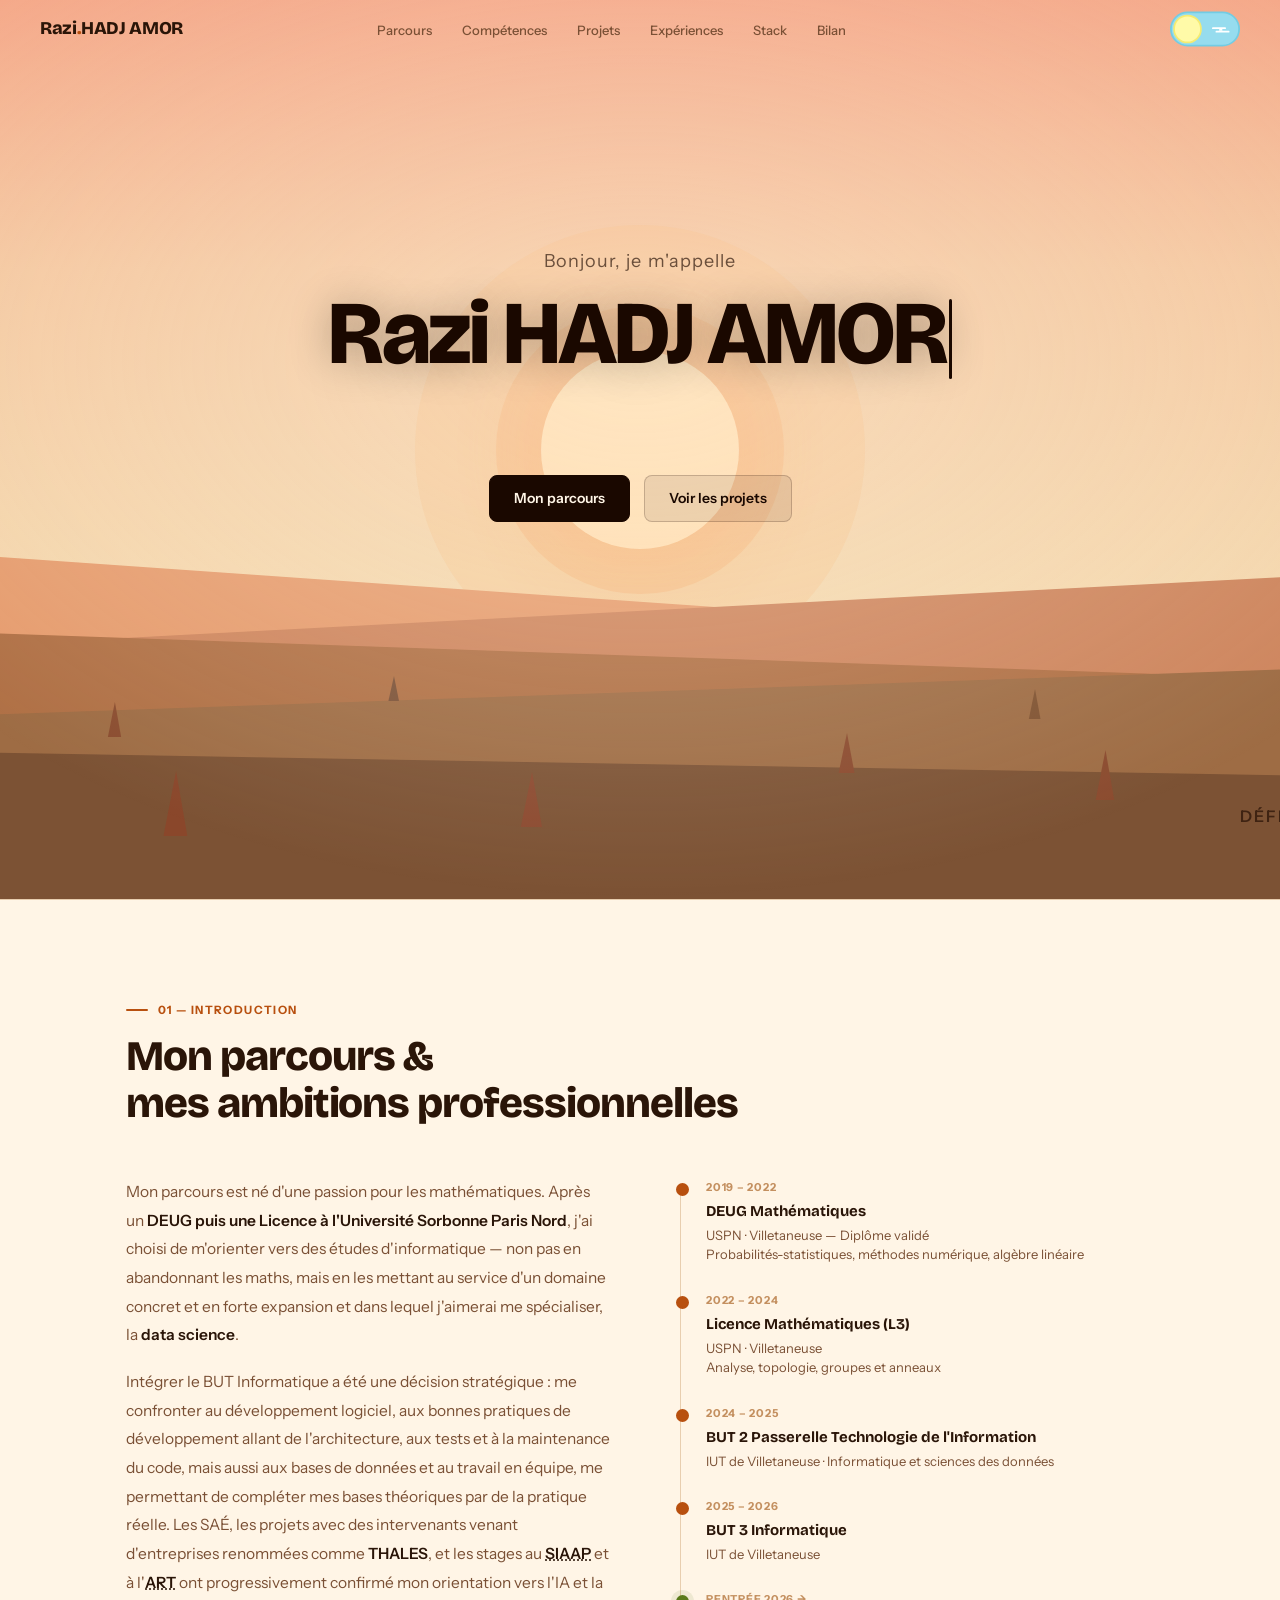
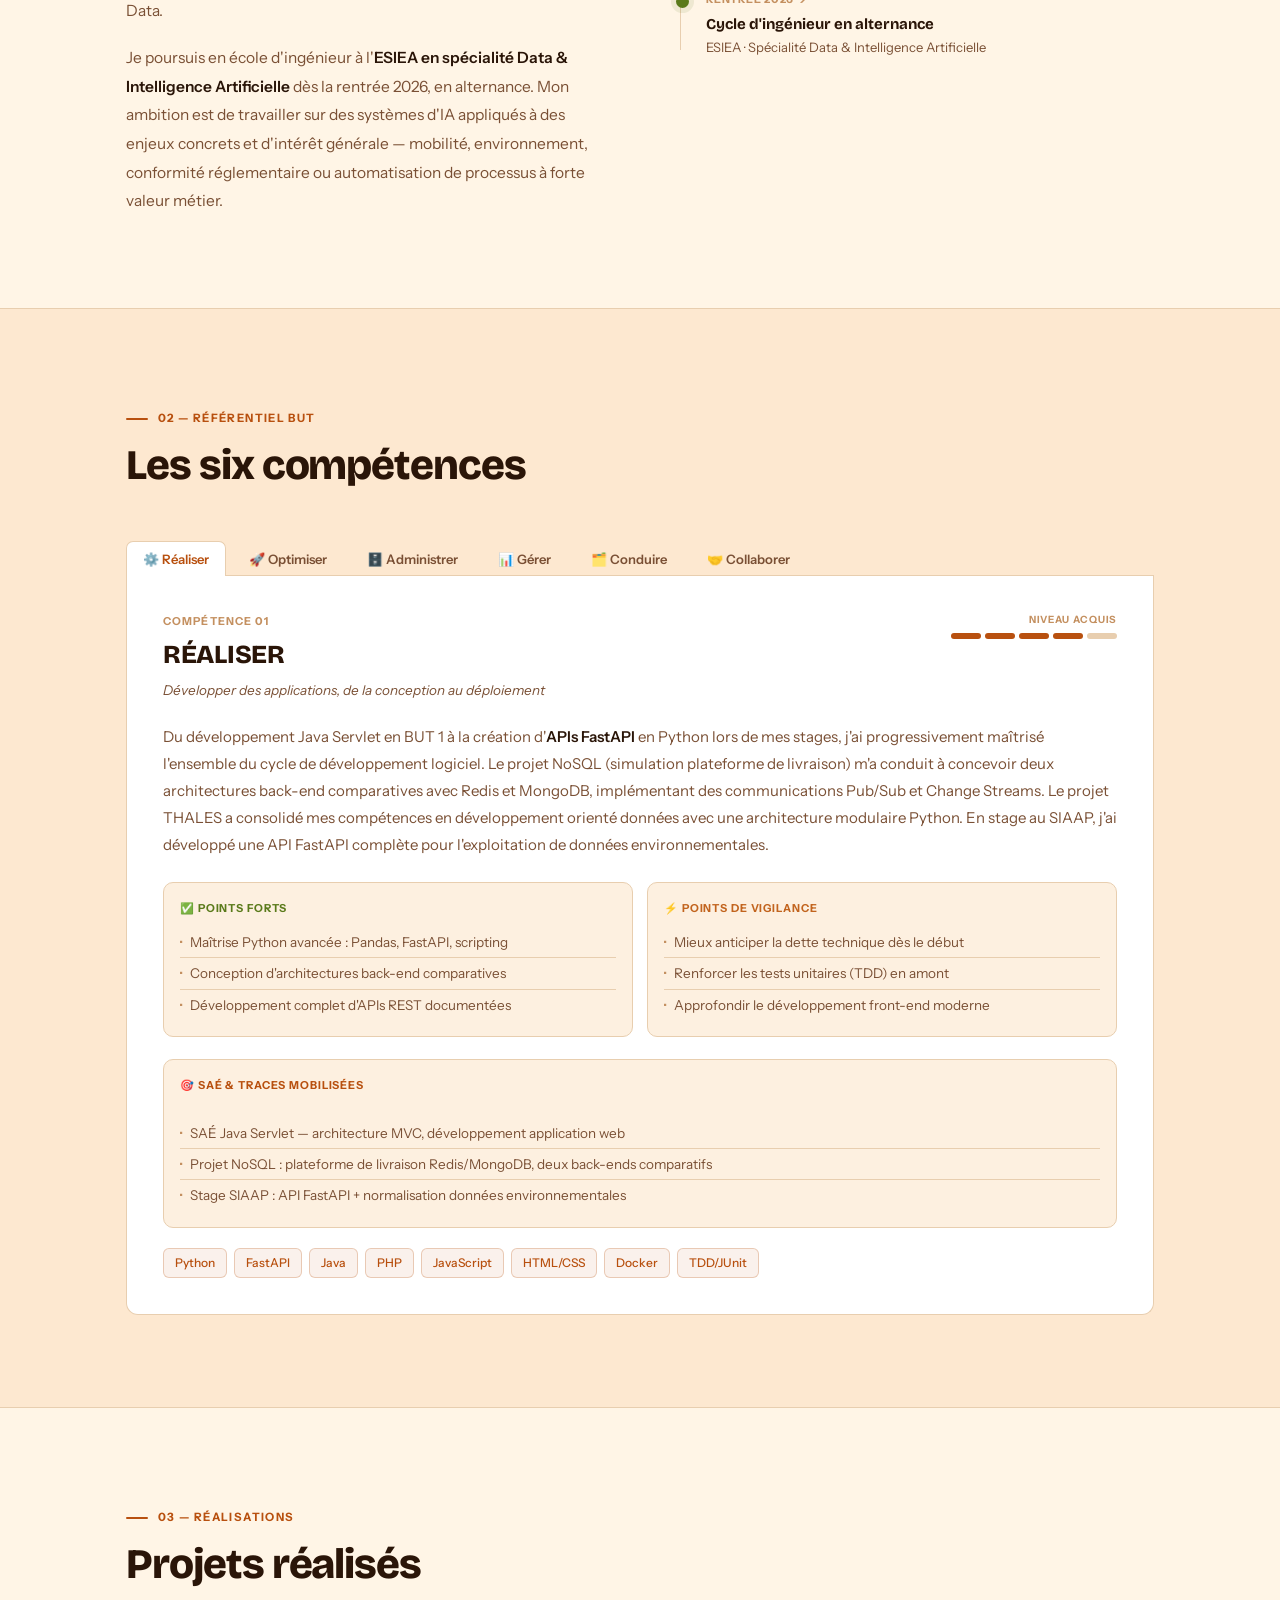
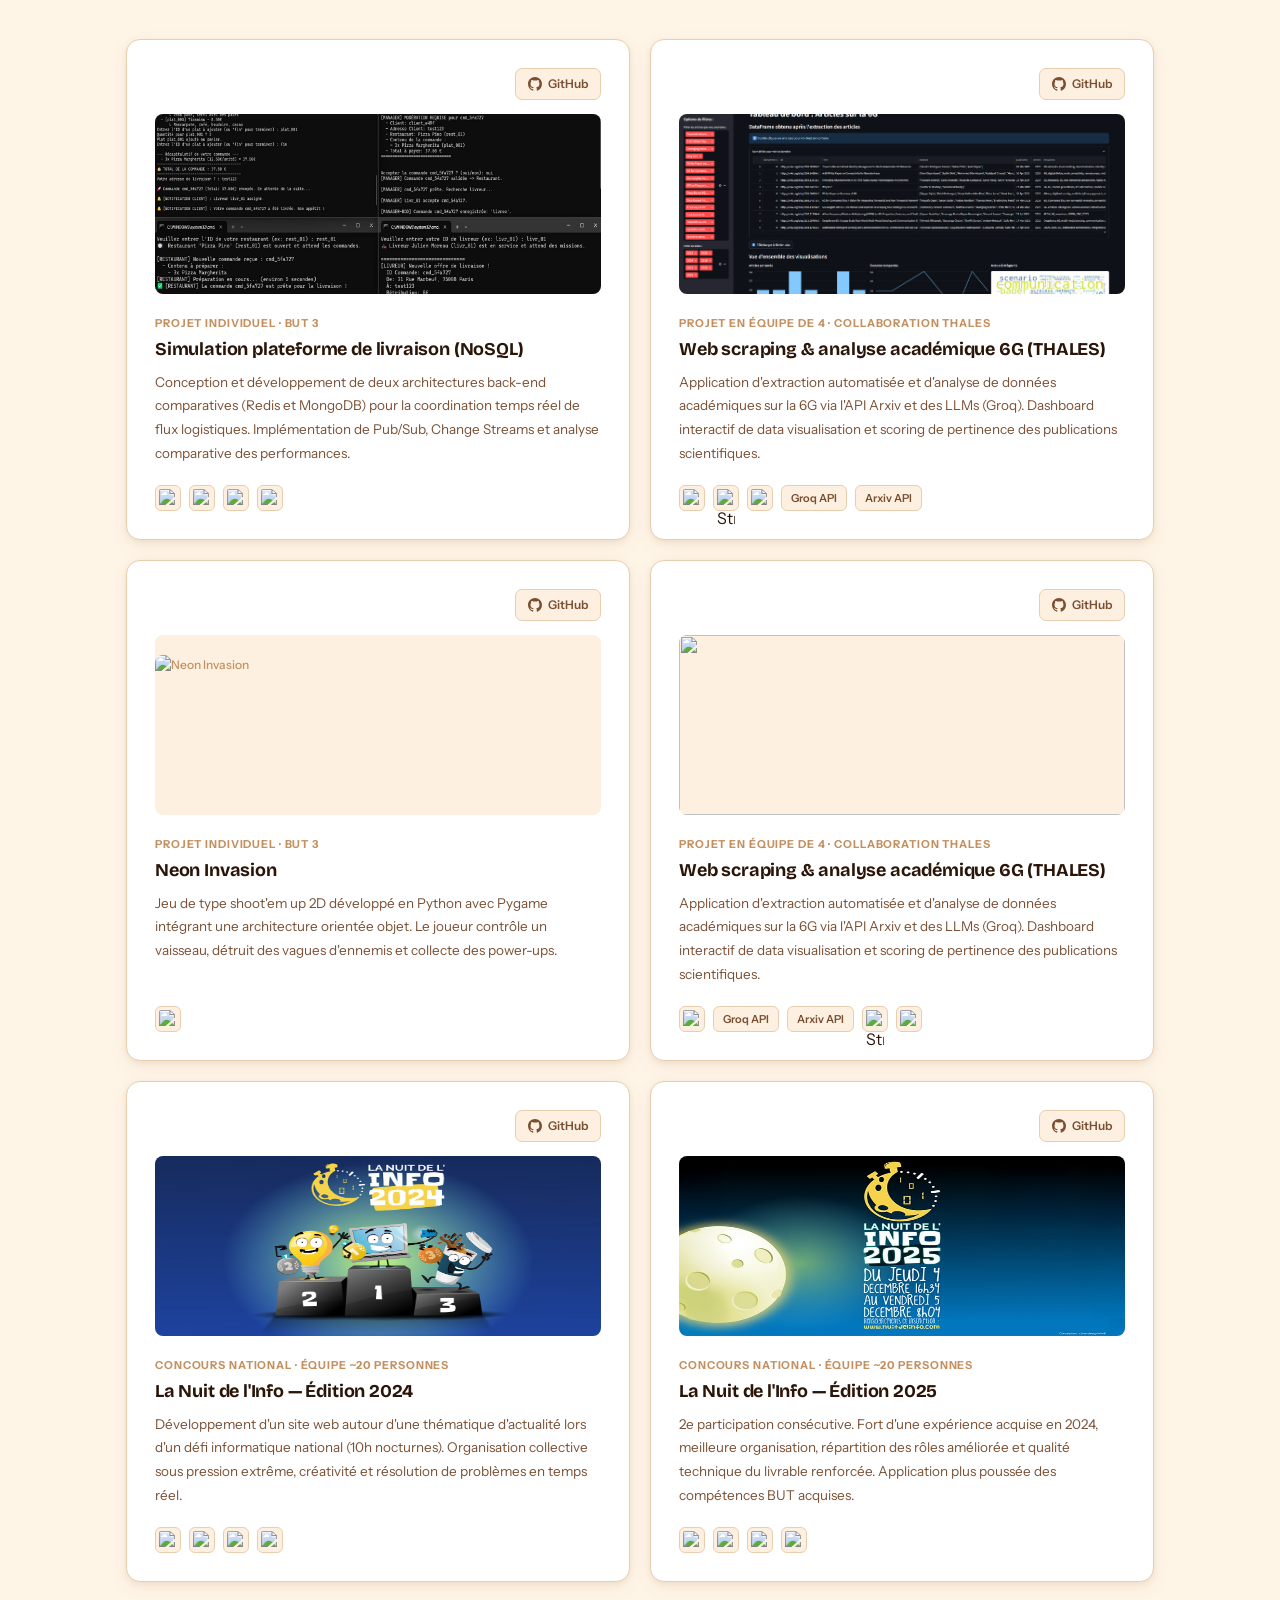
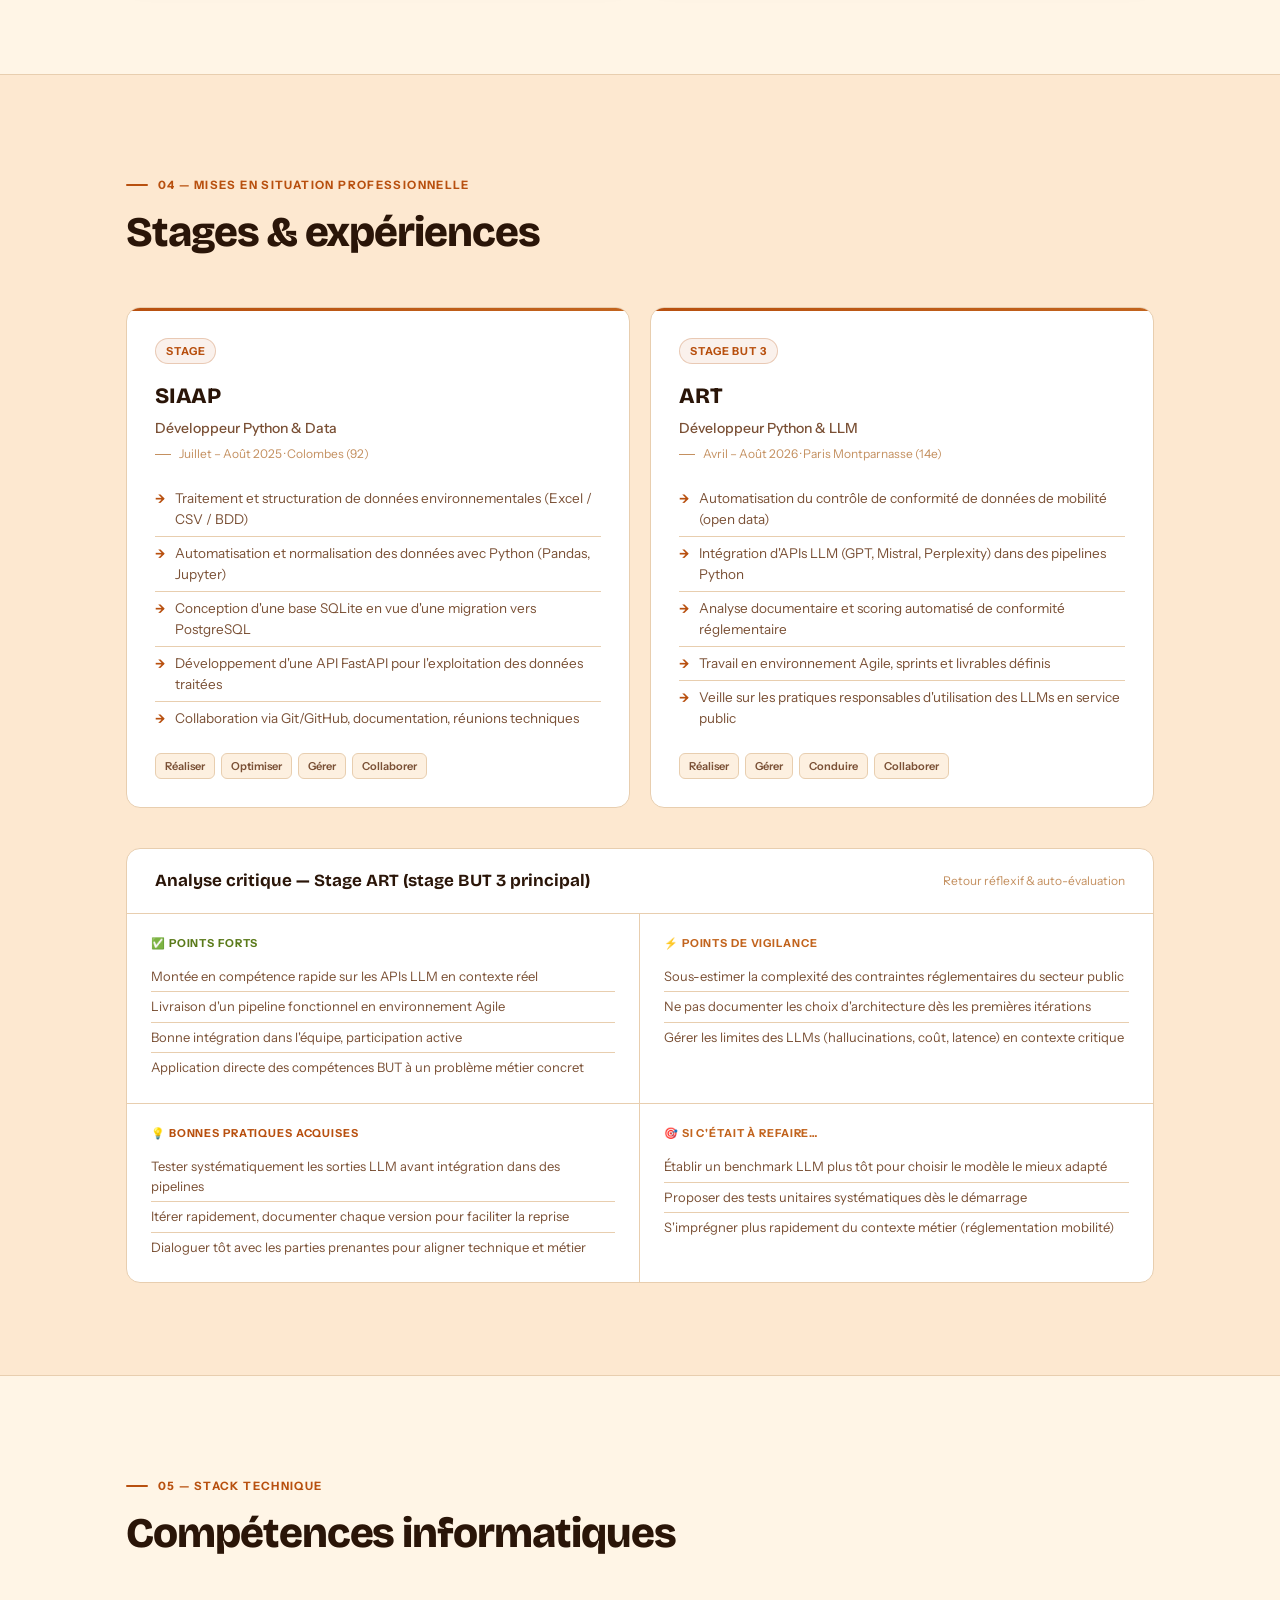
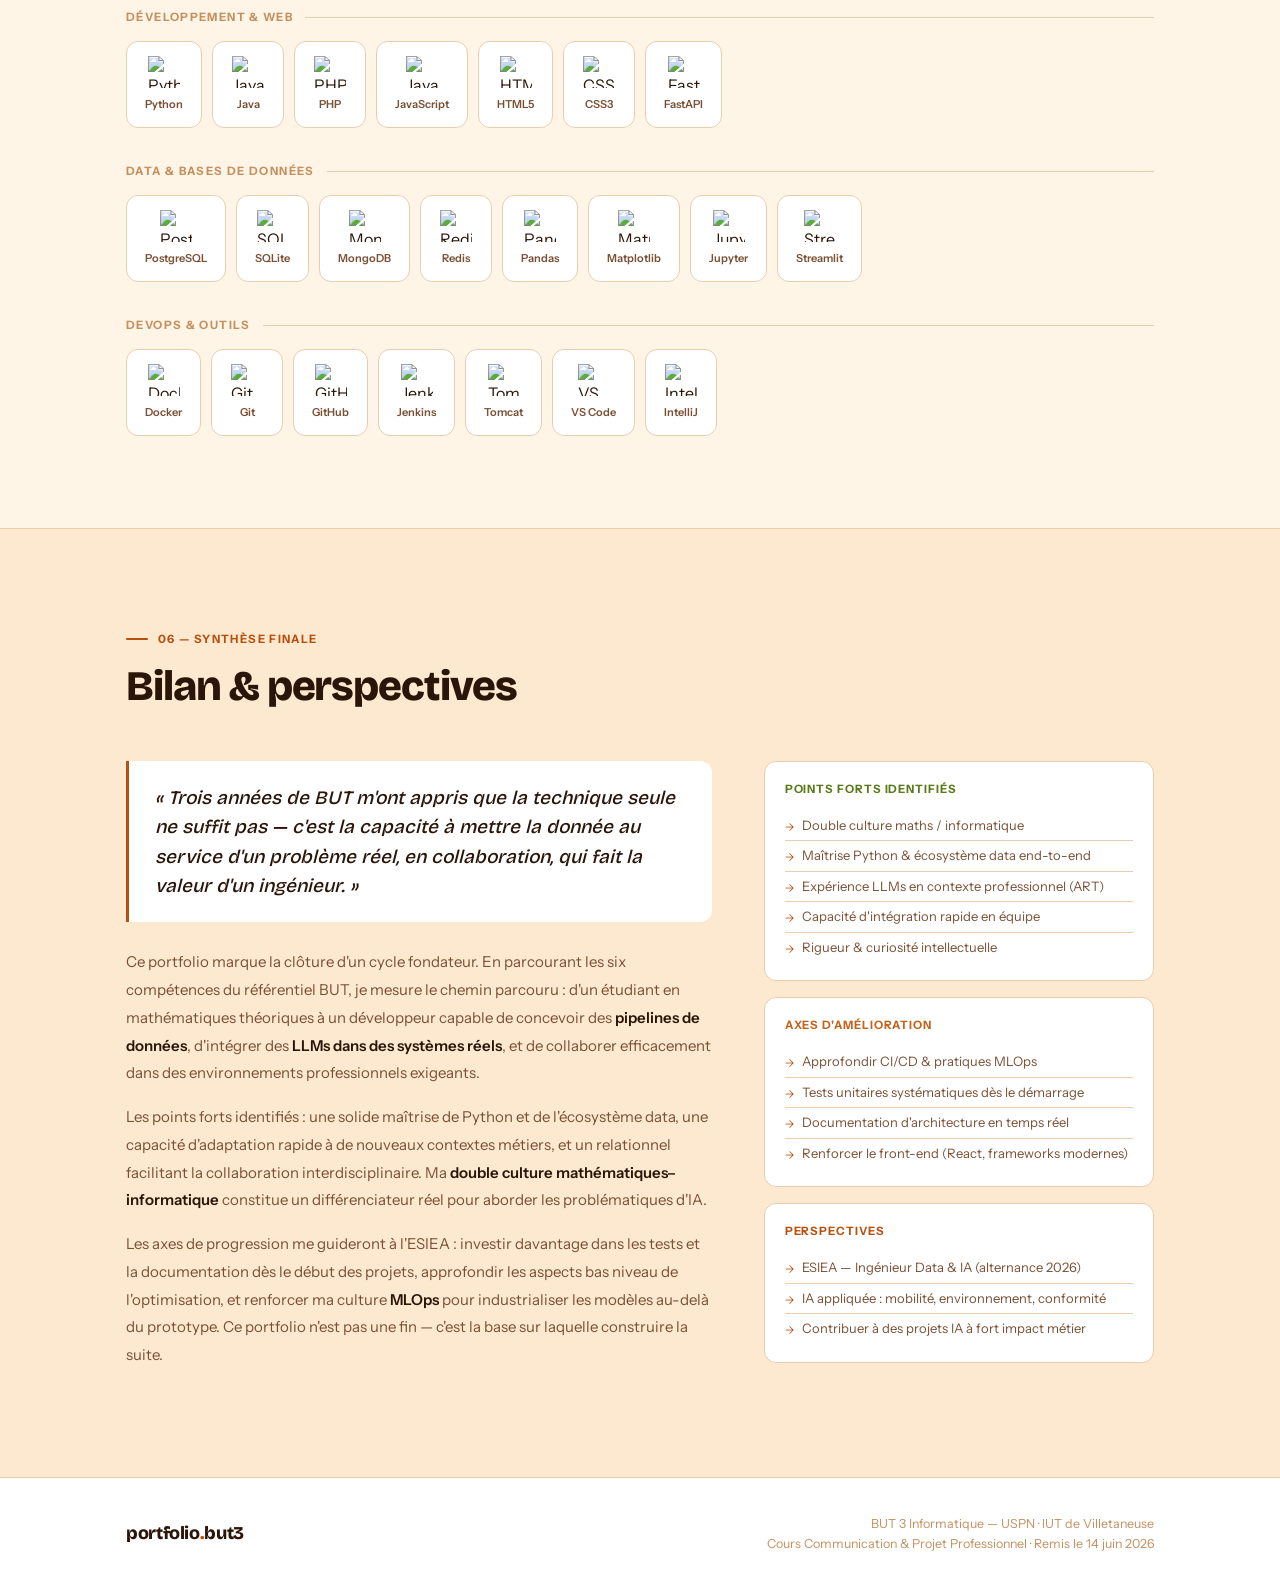
==== index.html @ 9186ac85 "modifications pour faire fonctionner Github Pages" ====
<!DOCTYPE html>
<html lang="fr" data-theme="dark">
<head>
<meta charset="UTF-8">
<meta name="viewport" content="width=device-width, initial-scale=1.0">
<title>Portfolio BUT Informatique — Parcours & Compétences</title>
<link rel="preconnect" href="https://fonts.googleapis.com">
<link rel="preconnect" href="https://fonts.gstatic.com" crossorigin>
<link href="https://fonts.googleapis.com/css2?family=Bricolage+Grotesque:opsz,wght@12..96,300;12..96,400;12..96,500;12..96,600;12..96,700;12..96,800&family=Instrument+Sans:ital,wght@0,400;0,500;0,600;1,400&display=swap" rel="stylesheet">
<style>

/* ════════════════════════════════════════════
   TOKENS — palette calquée sur portfolio2
   Dark = ciel de nuit · Light = ciel de jour
════════════════════════════════════════════ */
[data-theme="dark"] {
  --bg:          #01263a;
  --bg2:         #031d2e;
  --surface:     #072033;
  --surface2:    #051a2b;
  --border:      #0e3350;
  --text:        #d4e8f5;
  --text-2:      #7aa8c8;
  --text-3:      #2d5a7a;
  --accent:      #72aee6;   /* couleur de la lune */
  --accent-bg:   rgba(114,174,230,0.12);
  --accent-bd:   rgba(114,174,230,0.32);
  --green:       #4ecdc4;
  --green-bg:    rgba(78,205,196,0.12);
  --orange:      #f9b26d;   /* couleur du soleil */
  --orange-bg:   rgba(249,178,109,0.12);
  --shadow:      0 2px 6px rgba(0,0,0,0.5), 0 6px 20px rgba(0,0,0,0.35);
  --shadow-lg:   0 12px 40px rgba(0,0,0,0.6);
  --nav-blur:    rgba(1,18,30,0.88);
  --hero-text:   #ffffff;
  --hero-sub:    rgba(255,255,255,0.72);
  --hero-badge:  rgba(255,255,255,0.12);
  --hero-badge-bd: rgba(255,255,255,0.25);
  --github-filter: invert(1) brightness(1.5);
}

[data-theme="light"] {
  --bg:          #fff5e6;
  --bg2:         #fde8d0;
  --surface:     #ffffff;
  --surface2:    #fdf0e0;
  --border:      #e8ceaf;
  --text:        #2a1508;
  --text-2:      #7a5035;
  --text-3:      #c49060;
  --accent:      #b8500f;   /* couleur du soleil de jour */
  --accent-bg:   rgba(184,80,15,0.08);
  --accent-bd:   rgba(184,80,15,0.25);
  --green:       #5a7a1a;
  --green-bg:    rgba(90,122,26,0.1);
  --orange:      #c2641e;
  --orange-bg:   rgba(194,100,30,0.1);
  --shadow:      0 2px 6px rgba(100,50,0,0.08), 0 6px 20px rgba(100,50,0,0.06);
  --shadow-lg:   0 12px 40px rgba(100,50,0,0.14);
  --nav-blur:    rgba(255,245,230,0.92);
  --hero-text:   #1a0800;
  --hero-sub:    rgba(30,10,0,0.65);
  --hero-badge:  rgba(30,10,0,0.08);
  --hero-badge-bd: rgba(30,10,0,0.2);
  --github-filter: none;
}

/* ════════════════════════════════════════════
   RESET
════════════════════════════════════════════ */
*,*::before,*::after { box-sizing: border-box; margin: 0; padding: 0; }
html { scroll-behavior: smooth; }

body {
  background: var(--bg);
  color: var(--text);
  font-family: 'Instrument Sans', sans-serif;
  font-weight: 400;
  line-height: 1.65;
  overflow-x: hidden;
  transition: background 1.8s cubic-bezier(0.4,0,0.2,1), color 1.8s cubic-bezier(0.4,0,0.2,1);
}
a { color: var(--accent); text-decoration: none; }
img { display: block; }

/* ════════════════════════════════════════════
   NAV
════════════════════════════════════════════ */
#nav {
  position: fixed;
  top: 0; left: 0; right: 0;
  z-index: 999;
  padding: 0 40px;
  height: 58px;
  display: flex;
  align-items: center;
  justify-content: space-between;
  transition: background 0.4s, border-color 0.4s;
}

#nav.scrolled {
  background: var(--nav-blur);
  backdrop-filter: blur(18px);
  -webkit-backdrop-filter: blur(18px);
  border-bottom: 1px solid var(--border);
}

.nav-brand {
  font-family: 'Bricolage Grotesque', sans-serif;
  font-weight: 800;
  font-size: 18px;
  color: #fff;
  letter-spacing: -0.02em;
  transition: color 1.8s;
}
[data-theme="light"] .nav-brand { color: var(--text); }
.nav-brand span { color: var(--accent); }

.nav-links {
  display: flex;
  gap: 4px;
  list-style: none;
  align-items: center;
}
.nav-links a {
  font-size: 13px;
  font-weight: 500;
  padding: 6px 13px;
  border-radius: 6px;
  color: rgba(255,255,255,0.65);
  transition: color 0.2s, background 0.2s;
}
[data-theme="light"] .nav-links a { color: var(--text-2); }
.nav-links a:hover { color: #fff; background: rgba(255,255,255,0.1); }
[data-theme="light"] .nav-links a:hover { color: var(--text); background: var(--bg2); }

/* ════════════════════════════════════════════
   BOUTON INTEGRATION TOGGLE (FILE: toggle_button.html)
════════════════════════════════════════════ */
:root {
  /** sunny side **/
  --blue-border: #72cce3;
  --blue-color: #96dcee;
  --yellow-background: #fffaa8;
  --yellow-border: #f5eb71;
  /** dark side **/
  --indigo-border: #5d6baa;
  --indigo-color: #6b7abb;
  --gray-border: #e8e8ea;
  --gray-dots: #e8e8ea;
  /** general **/
  --white: #fff;
}

.toggle-container {
  display: flex;
  align-items: center;
  transform: scale(0.35); /* Réduit la taille pour l'insérer proprement dans la nav de 58px */
  transform-origin: right center;
}

.toggle--checkbox {
  display: none;
}

.toggle--checkbox:checked + .toggle--label {
  background: var(--indigo-color);
  border-color: var(--indigo-border);
}
.toggle--checkbox:checked + .toggle--label .toggle--label-background {
  left: 60px;
  width: 5px;
}
.toggle--checkbox:checked + .toggle--label .toggle--label-background:before {
  width: 5px;
  height: 5px;
  top: -25px;
}
.toggle--checkbox:checked + .toggle--label .toggle--label-background:after {
  width: 5px;
  height: 5px;
  left: -30px;
  top: 20px;
}
.toggle--checkbox:checked + .toggle--label:before {
  background: var(--white);
  border-color: var(--gray-border);
  animation-name: switch;
  animation-duration: 150ms;
  animation-fill-mode: forwards;
}
.toggle--checkbox:checked + .toggle--label:after {
  transition-delay: 150ms;
  opacity: 1;
}
.toggle--label {
  width: 200px;
  height: 100px;
  background: var(--blue-color);
  border-radius: 100px;
  border: 5px solid var(--blue-border);
  display: flex;
  position: relative;
  transition: all 350ms ease-in;
  cursor: pointer;
}
.toggle--label-background {
  width: 10px;
  height: 5px;
  border-radius: 5px;
  position: relative;
  background: var(--white);
  left: 135px;
  top: 45px;
  transition: all 150ms ease-in;
}
.toggle--label-background:before {
  content: "";
  position: absolute;
  top: -5px;
  width: 40px;
  height: 5px;
  border-radius: 5px;
  background: var(--white);
  left: -20px;
  transition: all 150ms ease-in;
}
.toggle--label-background:after {
  content: "";
  position: absolute;
  top: 5px;
  width: 40px;
  height: 5px;
  border-radius: 5px;
  background: var(--white);
  left: -10px;
  transition: all 150ms ease-in;
}
.toggle--label:before {
  animation-name: reverse;
  animation-duration: 150ms;
  animation-fill-mode: forwards;
  transition: all 150ms ease-in;
  content: "";
  width: 82px;
  height: 82px;
  border: 5px solid var(--yellow-border);
  top: 4px;
  left: 4px;
  position: absolute;
  border-radius: 82px;
  background: var(--yellow-background);
}
.toggle--label:after {
  transition-delay: 0ms;
  transition: all 250ms ease-in;
  position: absolute;
  content: "";
  box-shadow: var(--gray-dots) -13px 0 0 2px, var(--gray-dots) -24px 14px 0 -2px;
  left: 143px;
  top: 23px;
  width: 10px;
  height: 10px;
  background: transparent;
  border-radius: 50%;
  opacity: 0;
}

@keyframes switch {
  0% { left: 4px; }
  60% { left: 4px; width: 112px; }
  100% { left: 104px; width: 82px; }
}
@keyframes reverse {
  0% { left: 104px; width: 82px; }
  60% { left: 72px; width: 112px; }
  100% { left: 4px; }
}

/* ════════════════════════════════════════════
   HERO SECTION
════════════════════════════════════════════ */
#hero {
  position: relative;
  height: 100vh;
  min-height: 600px;
  overflow: hidden;
}

.bg-scene {
  position: absolute;
  inset: 0;
  overflow: hidden;
}

.bg-scene::before,
.bg-scene::after {
  content: "";
  position: absolute;
  inset: 0;
  z-index: -1;
  transition: opacity 1.8s cubic-bezier(0.4,0,0.2,1);
}

/* ciel nuit */
.bg-scene::before {
  background: linear-gradient(to bottom, #01263a 0%, #4f94d4 70%, #c5d9ed 100%);
  opacity: 1;
}

/* ciel jour */
.bg-scene::after {
  background: linear-gradient(to bottom, #f5a98a 0%, #f5c8a0 30%, #f5dab0 70%, #fff5e6 100%);
  opacity: 0;
}

.bg-scene.day-mode::before { opacity: 0; }
.bg-scene.day-mode::after { opacity: 1; }

.disc-1 {
  position: absolute;
  top: 50%; left: 50%;
  transform: translate3d(var(--parallax-x,0px), var(--parallax-y,0px), 0) translate(-50%,-50%);
  width: 50vh; height: 50vh;
  background: #72aee6;
  opacity: 0.22;
  border-radius: 50%;
  will-change: transform;
}
.bg-scene.day-mode .disc-1 { background: #f9b26d; opacity: 0.2; }

.disc-2 {
  position: absolute;
  top: 50%; left: 50%;
  transform: translate3d(var(--parallax-x,0px), var(--parallax-y,0px), 0) translate(-50%,-50%);
  width: 32vh; height: 32vh;
  background: #9ec2e6;
  opacity: 0.42;
  border-radius: 50%;
  will-change: transform;
}
.bg-scene.day-mode .disc-2 { background: #f7a566; opacity: 0.3; }

.disc-3 {
  position: absolute;
  top: 50%; left: 50%;
  transform: translate3d(var(--parallax-x,0px), var(--parallax-y,0px), 0) translate(-50%,-50%);
  width: 22vh; height: 22vh;
  background: #f0f6fc;
  opacity: 0.65;
  border-radius: 50%;
  transition: background 1.8s cubic-bezier(0.4,0,0.2,1), opacity 1.8s cubic-bezier(0.4,0,0.2,1), box-shadow 1.8s;
  will-change: transform;
}
.bg-scene.day-mode .disc-3 { background: #ffe0b4; opacity: 0.95; box-shadow: 0 0 90px rgba(255,166,92,0.45); }

@keyframes moonDescend { from { transform: translate(-50%, -50%) translateY(0); } to { transform: translate(-50%, -50%) translateY(120vh); } }
@keyframes sunAscend { from { transform: translate(-50%, -50%) translateY(120vh); } to { transform: translate(-50%, -50%) translateY(0); } }

.disc-1.anim-down,.disc-2.anim-down,.disc-3.anim-down { animation: moonDescend 1.8s ease-in-out forwards; }
.disc-1.anim-up,.disc-2.anim-up,.disc-3.anim-up       { animation: sunAscend   1.8s ease-in-out forwards; }

.disc-1, .disc-2, .disc-3 {
  transition: background 1.8s cubic-bezier(0.4, 0, 0.2, 1), opacity 1.8s cubic-bezier(0.4, 0, 0.2, 1), box-shadow 1.8s cubic-bezier(0.4, 0, 0.2, 1);
}

.landscape-1 {
  position: absolute; bottom: 18vh; left: -10%; width: 120%; height: 15vh;
  background-color: #9ec2e6;
  transform: translate3d(calc(var(--parallax-x,0px)*0.05), calc(var(--parallax-y,0px)*0.2), 0) rotate(4deg);
  transition: background-color 1.8s cubic-bezier(0.4,0,0.2,1);
  will-change: transform;
}
.bg-scene.day-mode .landscape-1 { background-color: #e69c6e; }

.landscape-2 {
  position: absolute; bottom: 14vh; left: -10%; width: 120%; height: 18vh;
  background-color: #72aee6;
  transform: translate3d(calc(var(--parallax-x,0px)*0.08), calc(var(--parallax-y,0px)*0.24), 0) rotate(-3deg);
  transition: background-color 1.8s cubic-bezier(0.4,0,0.2,1);
  will-change: transform;
}
.bg-scene.day-mode .landscape-2 { background-color: #ce855d; }

.landscape-3 {
  position: absolute; bottom: 9vh; left: -10%; width: 120%; height: 18vh;
  background-color: #4f94d4;
  transform: translate3d(calc(var(--parallax-x,0px)*0.1), calc(var(--parallax-y,0px)*0.28), 0) rotate(2deg);
  transition: background-color 1.8s cubic-bezier(0.4,0,0.2,1);
  will-change: transform;
}
.bg-scene.day-mode .landscape-3 { background-color: #b07045; }

.landscape-4 {
  position: absolute; bottom: 5vh; left: -10%; width: 120%; height: 18vh;
  background-color: #135e96;
  transform: translate3d(calc(var(--parallax-x,0px)*0.12), calc(var(--parallax-y,0px)*0.32), 0) rotate(-2deg);
  transition: background-color 1.8s cubic-bezier(0.4,0,0.2,1);
  will-change: transform;
}
.bg-scene.day-mode .landscape-4 { background-color: #9e6c44; }

.landscape-5 {
  position: absolute; bottom: -5vh; left: -10%; width: 120%; height: 20vh;
  background-color: #043959;
  transform: translate3d(calc(var(--parallax-x,0px)*0.15), calc(var(--parallax-y,0px)*0.38), 0) rotate(1deg);
  transition: background-color 1.8s cubic-bezier(0.4,0,0.2,1);
  will-change: transform;
}
.bg-scene.day-mode .landscape-5 { background-color: #7c5234; }

.tree-1 { position:absolute; bottom:22vh; left:30%;  width:20px; height:25px; background-color:#59a5d8; clip-path:polygon(50% 0%,22% 100%,75% 100%); transform:translate3d(calc(var(--parallax-x,0px)*0.16),calc(var(--parallax-y,0px)*0.4),0); transition:background-color 1.8s; }
.tree-2 { position:absolute; bottom:20vh; left:80%;  width:22px; height:30px; background-color:#4f94d4; clip-path:polygon(50% 0%,22% 100%,75% 100%); transform:translate3d(calc(var(--parallax-x,0px)*0.17),calc(var(--parallax-y,0px)*0.45),0); transition:background-color 1.8s; }
.tree-3 { position:absolute; bottom:18vh; left:8%;   width:25px; height:35px; background-color:#386fa4; clip-path:polygon(50% 0%,22% 100%,75% 100%); transform:translate3d(calc(var(--parallax-x,0px)*0.18),calc(var(--parallax-y,0px)*0.5),0); transition:background-color 1.8s; }
.tree-4 { position:absolute; bottom:14vh; left:65%;  width:30px; height:40px; background-color:#386fa4; clip-path:polygon(50% 0%,22% 100%,75% 100%); transform:translate3d(calc(var(--parallax-x,0px)*0.19),calc(var(--parallax-y,0px)*0.52),0); transition:background-color 1.8s; }
.tree-5 { position:absolute; bottom:11vh; left:85%;  width:35px; height:50px; background-color:#133c55; clip-path:polygon(50% 0%,22% 100%,75% 100%); transform:translate3d(calc(var(--parallax-x,0px)*0.21),calc(var(--parallax-y,0px)*0.58),0); transition:background-color 1.8s; }
.tree-6 { position:absolute; bottom:7vh;  left:12%;  width:45px; height:65px; background-color:#133c55; clip-path:polygon(50% 0%,22% 100%,75% 100%); transform:translate3d(calc(var(--parallax-x,0px)*0.22),calc(var(--parallax-y,0px)*0.62),0); transition:background-color 1.8s; }
.tree-7 { position:absolute; bottom:8vh;  left:40%;  width:40px; height:55px; background-color:#133c55; clip-path:polygon(50% 0%,22% 100%,75% 100%); transform:translate3d(calc(var(--parallax-x,0px)*0.2),calc(var(--parallax-y,0px)*0.65),0); transition:background-color 1.8s; }

.bg-scene.day-mode .tree-1 { background-color:#7b5137; }
.bg-scene.day-mode .tree-2 { background-color:#7f5231; }
.bg-scene.day-mode .tree-3 { background-color:#8a4c2f; }
.bg-scene.day-mode .tree-4 { background-color:#8a492d; }
.bg-scene.day-mode .tree-5 { background-color:#8b4b2f; }
.bg-scene.day-mode .tree-6 { background-color:#8a472b; }
.bg-scene.day-mode .tree-7 { background-color:#8b492f; }

.star {
  position: absolute;
  width: 2px; height: 2px;
  background: white;
  border-radius: 50%;
  transform: translate3d(calc(var(--parallax-x,0px)*0.03),calc(var(--parallax-y,0px)*0.06),0);
  transition: opacity 1.8s cubic-bezier(0.4,0,0.2,1);
  will-change: opacity, transform;
}
.bg-scene.day-mode .star { opacity: 0 !important; }
.s1{top:10%;left:10%;} .s2{top:15%;left:45%;} .s3{top:22%;left:25%;}
.s4{top:35%;left:80%;} .s5{top:28%;left:60%;} .s6{top:8%;left:85%;}
.s7{top:40%;left:90%;} .s8{top:45%;left:5%;} .s9{top:12%;left:70%;}
.s10{top:5%;left:30%;}

.hero-overlay {
  position: absolute;
  inset: 0;
  z-index: 10;
  display: flex;
  flex-direction: column;
  align-items: center;
  justify-content: center;
  text-align: center;
  padding: 70px 32px 200px;
  background: radial-gradient(ellipse 70% 60% at 50% 40%, rgba(1,26,42,0.35) 0%, transparent 100%);
}
[data-theme="light"] .hero-overlay {
  background: radial-gradient(ellipse 70% 60% at 50% 40%, rgba(255,245,230,0.3) 0%, transparent 100%);
}

.hero-greeting {
  font-family: 'Instrument Sans', sans-serif;
  font-size: clamp(14px, 1.8vw, 18px);
  font-weight: 400;
  color: var(--hero-sub);
  letter-spacing: 0.06em;
  margin-bottom: 12px;
  opacity: 0;
  animation: fadeUp 0.6s 0.2s ease both;
}

.hero-name {
  font-family: 'Bricolage Grotesque', sans-serif;
  font-weight: 800;
  font-size: clamp(42px, 7vw, 90px);
  line-height: 1.0;
  letter-spacing: -0.03em;
  color: var(--hero-text);
  margin-bottom: 18px;
  min-height: 1.1em;
  text-shadow: 0 2px 40px rgba(0,0,0,0.3);
}

.hero-role-line {
  font-family: 'Bricolage Grotesque', sans-serif;
  font-size: clamp(16px, 2.2vw, 24px);
  font-weight: 400;
  color: var(--hero-sub);
  letter-spacing: -0.01em;
  margin-bottom: 36px;
  min-height: 1.4em;
}

.tw-cursor {
  display: inline-block;
  width: 3px;
  background: var(--hero-text);
  margin-left: 2px;
  border-radius: 2px;
  animation: blink-cur 1s step-end infinite;
  vertical-align: middle;
  height: 0.9em;
}
@keyframes blink-cur { 0%,100%{opacity:1} 50%{opacity:0} }

.hero-cta {
  display: flex;
  gap: 14px;
  flex-wrap: wrap;
  justify-content: center;
  opacity: 0;
  animation: fadeUp 0.6s 0.4s ease both;
}

.btn {
  display: inline-flex;
  align-items: center;
  gap: 7px;
  font-size: 14px;
  font-weight: 600;
  font-family: 'Instrument Sans', sans-serif;
  padding: 11px 24px;
  border-radius: 8px;
  border: 1.5px solid transparent;
  cursor: pointer;
  text-decoration: none;
  transition: all 0.18s;
}
.btn-primary {
  background: var(--hero-text);
  color: #01263a;
  border-color: var(--hero-text);
}
[data-theme="light"] .btn-primary { color: #fff5e6; }
.btn-primary:hover { opacity: 0.88; transform: translateY(-2px); box-shadow: 0 6px 20px rgba(0,0,0,0.25); }
.btn-outline {
  background: var(--hero-badge);
  color: var(--hero-text);
  border-color: var(--hero-badge-bd);
  backdrop-filter: blur(8px);
}
.btn-outline:hover { background: rgba(255,255,255,0.2); border-color: rgba(255,255,255,0.5); transform: translateY(-2px); }
[data-theme="light"] .btn-outline:hover { background: rgba(0,0,0,0.08); border-color: rgba(0,0,0,0.3); }

.scroll-indicator {
  position: absolute;
  bottom: 28px;
  left: 50%;
  width: 100%;
  display: flex;
  flex-direction: column;
  align-items: center;
  gap: 6px;
  color: var(--hero-sub);
  font-size: 16px;
  font-weight: 600;
  letter-spacing: 0.12em;
  text-transform: uppercase;
  animation: fadeUp 0.6s 1.8s ease both, bobble 1.5s 1.5s ease-in-out infinite;
}
.scroll-line {
  width: 1px;
  height: 36px;
  background: linear-gradient(to bottom, var(--hero-sub), transparent);
  border-radius: 1px;
}
@keyframes bobble {
  0%,100%{transform:translateX(-50%) translateY(0)} 50%{transform:translateX(-50%) translateY(5px)}
}

/* ════════════════════════════════════════════
   LAYOUT UTILITAIRE
════════════════════════════════════════════ */
.container {
  max-width: 1100px;
  margin: 0 auto;
  padding: 0 36px;
}

section {
  padding: 92px 0;
  border-bottom: 1px solid var(--border);
  transition: background 1.8s cubic-bezier(0.4,0,0.2,1), border-color 1.8s;
}
section:last-of-type { border-bottom: none; }

.section-label {
  display: inline-flex;
  align-items: center;
  gap: 10px;
  font-size: 11.5px;
  font-weight: 700;
  letter-spacing: 0.12em;
  text-transform: uppercase;
  color: var(--accent);
  margin-bottom: 14px;
}
.section-label::before { content:''; width:22px; height:2px; background:var(--accent); border-radius:2px; }

.section-title {
  font-family: 'Bricolage Grotesque', sans-serif;
  font-weight: 800;
  font-size: clamp(28px, 3.5vw, 42px);
  color: var(--text);
  line-height: 1.1;
  letter-spacing: -0.025em;
  margin-bottom: 52px;
}

/* ════════════════════════════════════════════
   PARCOURS
════════════════════════════════════════════ */
#parcours { background: var(--bg); }

.about-grid {
  display: grid;
  grid-template-columns: 1fr 1fr;
  gap: 60px;
  align-items: start;
}

.about-text { font-size: 15.5px; line-height: 1.85; color: var(--text-2); }
.about-text p { margin-bottom: 18px; }
.about-text p:last-child { margin-bottom: 0; }
.about-text strong { color: var(--text); font-weight: 600; }

.timeline { position: relative; padding-left: 2px; }
.timeline::before {
  content: '';
  position: absolute;
  left: 10px; top: 8px; bottom: 8px;
  width: 1px;
  background: var(--border);
  transition: background 1.8s;
}

.tl-item {
  position: relative;
  padding-left: 34px;
  padding-bottom: 26px;
  transition: opacity 0.5s, transform 0.5s;
}
.tl-item:last-child { padding-bottom: 0; }

.tl-dot {
  position: absolute;
  left: 4px; top: 5px;
  width: 13px; height: 13px;
  border-radius: 50%;
  border: 2px solid var(--border);
  background: var(--bg);
  z-index: 1;
  transition: border-color 0.3s, background 0.3s, box-shadow 0.3s;
}
.tl-item.done .tl-dot { border-color: var(--accent); background: var(--accent); }
.tl-item.now  .tl-dot { border-color: var(--green); background: var(--green); box-shadow: 0 0 0 5px var(--green-bg); }

.tl-year {
  font-size: 11px;
  font-weight: 700;
  letter-spacing: 0.07em;
  text-transform: uppercase;
  color: var(--text-3);
  margin-bottom: 3px;
}
.tl-title {
  font-family: 'Bricolage Grotesque', sans-serif;
  font-size: 15px;
  font-weight: 700;
  color: var(--text);
  margin-bottom: 2px;
}
.tl-sub { font-size: 13px; color: var(--text-2); line-height: 1.5; }

/* ════════════════════════════════════════════
   COMPÉTENCES
════════════════════════════════════════════ */
#competences { background: var(--bg2); }

.comp-tabs {
  display: flex;
  flex-wrap: wrap;
  gap: 6px;
  margin-bottom: 0;
  border-bottom: 1px solid var(--border);
  transition: border-color 1.8s;
}
.comp-tab {
  font-size: 13px;
  font-weight: 600;
  font-family: 'Instrument Sans', sans-serif;
  padding: 9px 16px;
  border-radius: 7px 7px 0 0;
  border: 1px solid transparent;
  border-bottom: none;
  cursor: pointer;
  color: var(--text-2);
  background: transparent;
  transition: all 0.18s;
  margin-bottom: -1px;
}
.comp-tab:hover { color: var(--text); background: var(--surface); border-color: var(--border); border-bottom-color: var(--surface); }
.comp-tab.active { color: var(--accent); background: var(--surface); border-color: var(--border); border-bottom-color: var(--surface); }

.comp-panel { display: none; }
.comp-panel.active { display: block; animation: fadeUp 0.3s ease; }

.cp-inner {
  background: var(--surface);
  border: 1px solid var(--border);
  border-top: none;
  border-radius: 0 0 12px 12px;
  padding: 36px;
  transition: background 1.8s, border-color 1.8s;
}

.cp-top {
  display: flex;
  justify-content: space-between;
  align-items: flex-start;
  gap: 24px;
  margin-bottom: 22px;
}
.cp-num {
  font-size: 11px;
  font-weight: 700;
  letter-spacing: 0.1em;
  text-transform: uppercase;
  color: var(--text-3);
  margin-bottom: 4px;
}
.cp-title {
  font-family: 'Bricolage Grotesque', sans-serif;
  font-size: 26px;
  font-weight: 800;
  color: var(--text);
  letter-spacing: -0.01em;
  text-transform: uppercase;
  margin-bottom: 2px;
}
.cp-sub { font-size: 13.5px; color: var(--text-2); font-style: italic; }

.cp-lvl { display:flex; flex-direction:column; align-items:flex-end; gap:5px; flex-shrink:0; }
.cp-lvl-lbl { font-size:10px; font-weight:700; text-transform:uppercase; letter-spacing:0.07em; color:var(--text-3); }
.level-bar { display:flex; gap:4px; }
.level-seg { width:30px; height:6px; border-radius:3px; background:var(--border); transition:background 1.8s; }
.level-seg.on { background: var(--accent); }

.cp-body { font-size: 15px; line-height: 1.8; color: var(--text-2); margin-bottom: 24px; }
.cp-body strong { color: var(--text); font-weight: 600; }

.cp-2col { display: grid; grid-template-columns: 1fr 1fr; gap: 14px; margin-bottom: 22px; }
.cp-2col.full { grid-template-columns: 1fr; }

.cp-box {
  background: var(--surface2);
  border: 1px solid var(--border);
  border-radius: 10px;
  padding: 16px;
  transition: background 1.8s, border-color 1.8s;
}
.cp-box-title {
  font-size: 11px;
  font-weight: 700;
  letter-spacing: 0.08em;
  text-transform: uppercase;
  margin-bottom: 10px;
}
.cp-box-title.g { color: var(--green); }
.cp-box-title.o { color: var(--orange); }
.cp-box-title.b { color: var(--accent); }

.cp-ul { list-style: none; }
.cp-ul li {
  font-size: 13.5px;
  color: var(--text-2);
  padding: 5px 0;
  border-bottom: 1px solid var(--border);
  display: flex;
  gap: 8px;
  line-height: 1.5;
}
.cp-ul li:last-child { border-bottom: none; }
.cp-ul li::before { content:'·'; color:var(--text-3); font-weight:900; flex-shrink:0; }

.cp-tags { display:flex; flex-wrap:wrap; gap:7px; }
.cp-tag {
  font-size: 12px;
  font-weight: 500;
  padding: 4px 11px;
  border-radius: 6px;
  background: var(--accent-bg);
  color: var(--accent);
  border: 1px solid var(--accent-bd);
  transition: background 1.8s, border-color 1.8s, color 1.8s;
}

/* ════════════════════════════════════════════
   PROJETS
════════════════════════════════════════════ */
#projets { background: var(--bg); }

.proj-grid {
  display: grid;
  grid-template-columns: repeat(2, 1fr);
  gap: 20px;
}

.proj-card {
  background: var(--surface);
  border: 1px solid var(--border);
  border-radius: 14px;
  padding: 28px;
  display: flex;
  flex-direction: column;
  box-shadow: var(--shadow);
  transition: transform 0.2s, box-shadow 0.2s, border-color 0.2s, background 1.8s;
}
.proj-card:hover {
  transform: translateY(-4px);
  box-shadow: var(--shadow-lg);
  border-color: var(--accent-bd);
}

.proj-head {
  display: flex;
  justify-content: space-between;
  align-items: flex-start;
  margin-bottom: 14px;
}
.proj-icon { font-size: 28px; }
.proj-gh {
  display: inline-flex;
  align-items: center;
  gap: 6px;
  font-size: 12px;
  font-weight: 600;
  padding: 5px 12px;
  border-radius: 7px;
  border: 1px solid var(--border);
  color: var(--text-2);
  background: var(--surface2);
  transition: all 0.18s, background 1.8s, border-color 1.8s;
  text-decoration: none;
}
.proj-gh:hover { color: var(--accent); border-color: var(--accent-bd); background: var(--accent-bg); }
.proj-gh svg { width: 14px; height: 14px; fill: currentColor; flex-shrink: 0; }

.proj-ctx { font-size: 11px; font-weight: 700; letter-spacing: 0.08em; text-transform: uppercase; color: var(--text-3); margin-bottom: 6px; }
.proj-title {
  font-family: 'Bricolage Grotesque', sans-serif;
  font-size: 18px;
  font-weight: 700;
  color: var(--text);
  letter-spacing: -0.01em;
  margin-bottom: 10px;
  line-height: 1.25;
}
.proj-desc { font-size: 13.5px; line-height: 1.75; color: var(--text-2); flex: 1; margin-bottom: 20px; }

.proj-img-slot {
  width: 100%;
  height: 180px;
  border-radius: 8px;
  background: var(--surface2);
  display: flex;
  flex-direction: column;
  align-items: center;
  justify-content: center;
  gap: 7px;
  color: var(--text-3);
  font-size: 12px;
  font-weight: 500;
  margin-bottom: 20px;
  cursor: pointer;
  transition: all 0.2s, background 1.8s, border-color 1.8s;
}
.proj-img-slot:hover { border-color: var(--accent-bd); background: var(--accent-bg); color: var(--accent); }
.proj-img-slot svg { width: 20px; height: 20px; opacity: 0.4; }

.proj-tech { display:flex; flex-wrap:wrap; gap:8px; align-items:center; margin-top: auto; }
.tech-img {
  width: 26px; height: 26px;
  border-radius: 6px;
  padding: 3px;
  background: var(--surface2);
  border: 1px solid var(--border);
  object-fit: contain;
  transition: transform 0.15s, background 1.8s, border-color 1.8s;
}
.tech-img:hover { transform: scale(1.15); }
.tech-badge {
  font-size: 11px;
  font-weight: 600;
  padding: 3px 9px;
  border-radius: 6px;
  background: var(--surface2);
  border: 1px solid var(--border);
  color: var(--text-2);
  transition: background 1.8s, border-color 1.8s, color 1.8s;
}

/* ════════════════════════════════════════════
   EXPÉRIENCES
════════════════════════════════════════════ */
#experiences { background: var(--bg2); }

.exp-grid { display: grid; grid-template-columns: 1fr 1fr; gap: 20px; }

.exp-card {
  background: var(--surface);
  border: 1px solid var(--border);
  border-radius: 14px;
  padding: 28px;
  position: relative;
  overflow: hidden;
  transition: box-shadow 0.2s, border-color 0.2s, background 1.8s;
}
.exp-card::before {
  content: '';
  position: absolute;
  top: 0; left: 0; right: 0;
  height: 3px;
  background: linear-gradient(90deg, var(--accent), var(--orange));
}
.exp-card:hover { box-shadow: var(--shadow-lg); border-color: var(--accent-bd); }

.exp-type {
  display: inline-flex;
  align-items: center;
  gap: 5px;
  font-size: 11px;
  font-weight: 700;
  letter-spacing: 0.08em;
  text-transform: uppercase;
  color: var(--accent);
  background: var(--accent-bg);
  border: 1px solid var(--accent-bd);
  padding: 3px 10px;
  border-radius: 100px;
  margin-bottom: 14px;
  transition: background 1.8s, border-color 1.8s, color 1.8s;
}
.exp-org {
  font-family: 'Bricolage Grotesque', sans-serif;
  font-size: 22px;
  font-weight: 800;
  color: var(--text);
  letter-spacing: -0.01em;
  margin-bottom: 3px;
}
.exp-role { font-size: 14px; font-weight: 500; color: var(--text-2); margin-bottom: 4px; }
.exp-period {
  font-size: 12px;
  color: var(--text-3);
  margin-bottom: 18px;
  display: flex;
  align-items: center;
  gap: 8px;
}
.exp-period::before { content:''; width:16px; height:1px; background:var(--text-3); }

.exp-ul { list-style: none; margin-bottom: 18px; }
.exp-ul li {
  font-size: 13.5px;
  color: var(--text-2);
  padding: 6px 0;
  border-bottom: 1px solid var(--border);
  display: flex;
  gap: 10px;
  line-height: 1.55;
}
.exp-ul li:last-child { border-bottom: none; }
.exp-ul li .ar { color: var(--accent); font-weight: 700; flex-shrink: 0; font-size: 12px; margin-top: 2px; }

.exp-comp-tags { display: flex; flex-wrap: wrap; gap: 6px; }
.exp-comp-tag {
  font-size: 11px; font-weight: 600;
  padding: 3px 9px; border-radius: 6px;
  border: 1px solid var(--border);
  color: var(--text-2);
  background: var(--surface2);
  transition: all 1.8s;
}

.bilan-wrap {
  margin-top: 40px;
  background: var(--surface);
  border: 1px solid var(--border);
  border-radius: 14px;
  overflow: hidden;
  transition: background 1.8s, border-color 1.8s;
}
.bilan-hdr {
  padding: 18px 28px;
  border-bottom: 1px solid var(--border);
  display: flex;
  justify-content: space-between;
  align-items: center;
  transition: border-color 1.8s;
}
.bilan-hdr-title {
  font-family: 'Bricolage Grotesque', sans-serif;
  font-size: 17px;
  font-weight: 700;
  color: var(--text);
}
.bilan-hdr-sub { font-size: 12px; color: var(--text-3); }
.bilan-4 { display: grid; grid-template-columns: 1fr 1fr; }
.bilan-cell {
  padding: 20px 24px;
  border-right: 1px solid var(--border);
  border-bottom: 1px solid var(--border);
  transition: border-color 1.8s;
}
.bilan-cell:nth-child(2n) { border-right: none; }
.bilan-cell:nth-child(3),.bilan-cell:nth-child(4) { border-bottom: none; }
.bilan-cell-title {
  font-size: 11px; font-weight: 800;
  letter-spacing: 0.08em; text-transform: uppercase;
  margin-bottom: 10px;
  display: flex; align-items: center; gap: 6px;
}
.bilan-cell-title.g { color: var(--green); }
.bilan-cell-title.o { color: var(--orange); }
.bilan-cell-title.b { color: var(--accent); }
.bilan-ul { list-style: none; }
.bilan-ul li {
  font-size: 13px; color: var(--text-2);
  padding: 5px 0;
  border-bottom: 1px solid var(--border);
  line-height: 1.5;
  transition: border-color 1.8s;
}
.bilan-ul li:last-child { border-bottom: none; }

/* ════════════════════════════════════════════
   STACK TECHNIQUE
════════════════════════════════════════════ */
#skills { background: var(--bg); }

.skill-cats { display: flex; flex-direction: column; gap: 34px; }

.skill-cat-title {
  font-size: 11.5px;
  font-weight: 800;
  letter-spacing: 0.12em;
  text-transform: uppercase;
  color: var(--text-3);
  margin-bottom: 14px;
  display: flex;
  align-items: center;
  gap: 12px;
}
.skill-cat-title::after { content:''; flex:1; height:1px; background:var(--border); }

.skill-logos { display: flex; flex-wrap: wrap; gap: 10px; }

.skill-item {
  display: flex;
  flex-direction: column;
  align-items: center;
  gap: 7px;
  padding: 14px 18px;
  border-radius: 12px;
  background: var(--surface);
  border: 1px solid var(--border);
  min-width: 72px;
  cursor: default;
  transition: all 0.18s, background 1.8s, border-color 1.8s;
}
.skill-item:hover { transform: translateY(-2px); box-shadow: var(--shadow); border-color: var(--accent-bd); }
.skill-item img { width: 32px; height: 32px; object-fit: contain; }
.skill-item .skill-name { font-size: 11px; font-weight: 600; color: var(--text-2); text-align: center; }

.skill-placeholder {
  width: 32px; height: 32px;
  border-radius: 7px;
  background: var(--bg2);
  border: 1px dashed var(--border);
  display: flex; align-items: center; justify-content: center;
  font-size: 8px; font-weight: 800;
  color: var(--text-3);
  text-transform: uppercase;
  text-align: center;
  line-height: 1.2;
  padding: 3px;
}

img.icon-github { filter: var(--github-filter); }

/* ════════════════════════════════════════════
   CONCLUSION
════════════════════════════════════════════ */
#conclusion { background: var(--bg2); }

.conclu-grid {
  display: grid;
  grid-template-columns: 3fr 2fr;
  gap: 52px;
}

.conclu-quote {
  font-family: 'Bricolage Grotesque', sans-serif;
  font-size: 19px;
  font-weight: 500;
  font-style: italic;
  color: var(--text);
  line-height: 1.55;
  padding: 22px 26px;
  border-left: 3px solid var(--accent);
  background: var(--surface);
  border-radius: 0 12px 12px 0;
  margin-bottom: 26px;
  transition: background 1.8s, border-color 1.8s, color 1.8s;
}
.conclu-text { font-size: 15px; line-height: 1.85; color: var(--text-2); }
.conclu-text p { margin-bottom: 16px; }
.conclu-text strong { color: var(--text); font-weight: 600; }

.conclu-aside { display: flex; flex-direction: column; gap: 16px; }
.aside-card {
  background: var(--surface);
  border: 1px solid var(--border);
  border-radius: 12px;
  padding: 18px 20px;
  transition: background 1.8s, border-color 1.8s;
}
.aside-title {
  font-size: 11.5px; font-weight: 800;
  letter-spacing: 0.08em; text-transform: uppercase;
  margin-bottom: 12px;
}
.aside-title.g { color: var(--green); }
.aside-title.o { color: var(--orange); }
.aside-title.b { color: var(--accent); }
.aside-ul { list-style: none; }
.aside-ul li {
  font-size: 13px; color: var(--text-2);
  padding: 5px 0; border-bottom: 1px solid var(--border);
  line-height: 1.5; display: flex; gap: 8px;
  transition: border-color 1.8s;
}
.aside-ul li:last-child { border-bottom: none; }
.aside-ul li::before { content:'→'; color: var(--accent); font-size:11px; flex-shrink:0; margin-top:3px; }

/* ════════════════════════════════════════════
   FOOTER
════════════════════════════════════════════ */
footer {
  background: var(--surface);
  border-top: 1px solid var(--border);
  padding: 36px 0;
  transition: background 1.8s, border-color 1.8s;
}
.footer-inner {
  max-width: 1100px; margin: 0 auto; padding: 0 36px;
  display: flex; justify-content: space-between; align-items: center;
}
.footer-brand {
  font-family: 'Bricolage Grotesque', sans-serif;
  font-size: 18px; font-weight: 800; color: var(--text);
  letter-spacing: -0.02em;
}
.footer-brand span { color: var(--accent); }
.footer-meta { font-size: 12.5px; color: var(--text-3); text-align: right; line-height: 1.6; }

/* ════════════════════════════════════════════
   ANIMATIONS GLOBALES
════════════════════════════════════════════ */
@keyframes fadeUp {
  from { opacity: 0; transform: translateY(18px); }
  to   { opacity: 1; transform: translateY(0); }
}
.reveal {
  opacity: 0;
  transform: translateY(18px);
  transition: opacity 0.55s ease, transform 0.55s ease;
}
.reveal.visible { opacity: 1; transform: none; }

/* ════════════════════════════════════════════
   RESPONSIVE
════════════════════════════════════════════ */
@media (max-width: 800px) {
  #nav { padding: 0 20px; }
  .nav-links { display: none; }
  .about-grid,.exp-grid,.conclu-grid { grid-template-columns: 1fr; gap: 28px; }
  .proj-grid { grid-template-columns: 1fr; }
  .bilan-4 { grid-template-columns: 1fr; }
  .bilan-cell:nth-child(1),.bilan-cell:nth-child(2) { border-right: none; }
  .bilan-cell:nth-child(3) { border-bottom: 1px solid var(--border); }
  .cp-2col { grid-template-columns: 1fr; }
  .footer-inner { flex-direction: column; gap: 12px; text-align: center; }
  .footer-meta { text-align: center; }
  section { padding: 64px 0; }
  .container { padding: 0 20px; }
  .hero-overlay { padding-bottom: 160px; }
}

::-webkit-scrollbar { width: 5px; }
::-webkit-scrollbar-track { background: var(--bg); }
::-webkit-scrollbar-thumb { background: var(--border); border-radius: 3px; }
::-webkit-scrollbar-thumb:hover { background: var(--text-3); }
</style>
</head>
<body>

<!-- ════ NAV ════ -->
<nav id="nav">
  <div class="nav-brand">Razi<span>.</span>HADJ AMOR</div>
  <ul class="nav-links">
    <li><a href="#parcours">Parcours</a></li>
    <li><a href="#competences">Compétences</a></li>
    <li><a href="#projets">Projets</a></li>
    <li><a href="#experiences">Expériences</a></li>
    <li><a href="#skills">Stack</a></li>
    <li><a href="#conclusion">Bilan</a></li>
  </ul>
  
  <!-- INTEGRATION EXACTE DU CODE DE SWITCH ENVOYÉ (FILE: toggle_button.html) -->
  <div class="toggle-container">
    <input type="checkbox" id="toggle" class="toggle--checkbox" />
    <label for="toggle" class="toggle--label">
      <span class="toggle--label-background"></span>
    </label>
  </div>
</nav>

<!-- ════ HERO ════ -->
<section id="hero">

  <div class="bg-scene" id="bgScene">
    <div class="disc-1" id="disc1"></div>
    <div class="disc-2" id="disc2"></div>
    <div class="disc-3" id="disc3"></div>
    <div class="landscape-1"></div>
    <div class="landscape-2"></div>
    <div class="landscape-3"></div>
    <div class="landscape-4"></div>
    <div class="landscape-5"></div>
    <div class="tree-1"></div>
    <div class="tree-2"></div>
    <div class="tree-3"></div>
    <div class="tree-4"></div>
    <div class="tree-5"></div>
    <div class="tree-6"></div>
    <div class="tree-7"></div>
    <div class="star s1"></div>
    <div class="star s2"></div>
    <div class="star s3"></div>
    <div class="star s4"></div>
    <div class="star s5"></div>
    <div class="star s6"></div>
    <div class="star s7"></div>
    <div class="star s8"></div>
    <div class="star s9"></div>
    <div class="star s10"></div>
  </div>

  <div class="hero-overlay">
    <p class="hero-greeting">Bonjour, je m'appelle</p>

    <h1 class="hero-name">
      <span id="tw-name"></span><span class="tw-cursor" id="tw-cursor"></span>
    </h1>

    <p class="hero-role-line" id="tw-role"></p>

    <div class="hero-cta">
      <a href="#parcours" class="btn btn-primary">Mon parcours</a>
      <a href="#projets"  class="btn btn-outline">Voir les projets</a>
    </div>

    <div class="scroll-indicator">
      <span>Défiler</span>
      <div class="scroll-line"></div>
    </div>
  </div>

</section>

<!-- ════ PARCOURS ════ -->
<section id="parcours">
  <div class="container">
    <div class="section-label reveal">01 — Introduction</div>
    <h2 class="section-title reveal">Mon parcours &<br>mes ambitions professionnelles</h2>
    <div class="about-grid">
      <div class="about-text reveal">
        <p>Mon parcours est né d'une passion pour les mathématiques. Après un <strong>DEUG puis une Licence à l'Université Sorbonne Paris Nord</strong>, j'ai choisi de m'orienter vers des études d'informatique — non pas en abandonnant les maths, mais en les mettant au service d'un domaine concret et en forte expansion et dans lequel j'aimerai me spécialiser, la <strong>data science</strong>.</p>
        <p>Intégrer le BUT Informatique a été une décision stratégique : me confronter au développement logiciel, aux bonnes pratiques de développement allant de l'architecture, aux tests et à la maintenance du code, mais aussi aux bases de données et au travail en équipe, me permettant de compléter mes bases théoriques par de la pratique réelle. Les SAÉ, les projets avec des intervenants venant d'entreprises renommées comme <strong>THALES</strong>, et les stages au <strong><abbr title="Syndicat Interdépartemental pour l'Assainissement de l'Agglomération Parisienne">SIAAP</abbr></strong> et à l'<strong><abbr title="L'Autorité de régulation des transports">ART</abbr></strong> ont progressivement confirmé mon orientation vers l'IA et la Data.</p>
        <p>Je poursuis en école d'ingénieur à l'<strong>ESIEA en spécialité Data & Intelligence Artificielle</strong> dès la rentrée 2026, en alternance. Mon ambition est de travailler sur des systèmes d'IA appliqués à des enjeux concrets et d'intérêt générale — mobilité, environnement, conformité réglementaire ou automatisation de processus à forte valeur métier.</p>
      </div>

      <div class="timeline reveal">
        <div class="tl-item done">
          <div class="tl-dot"></div>
          <div class="tl-year">2019 – 2022</div>
          <div class="tl-title">DEUG Mathématiques</div>
          <div class="tl-sub">USPN · Villetaneuse — Diplôme validé<br>Probabilités-statistiques, méthodes numérique, algèbre linéaire</div>
        </div>
        <div class="tl-item done">
          <div class="tl-dot"></div>
          <div class="tl-year">2022 – 2024</div>
          <div class="tl-title">Licence Mathématiques (L3)</div>
          <div class="tl-sub">USPN · Villetaneuse<br>Analyse, topologie, groupes et anneaux</div>
        </div>
        <div class="tl-item done">
          <div class="tl-dot"></div>
          <div class="tl-year">2024 – 2025</div>
          <div class="tl-title">BUT 2 Passerelle Technologie de l'Information</div>
          <div class="tl-sub">IUT de Villetaneuse · Informatique et sciences des données</div>
        </div>
        <div class="tl-item done">
          <div class="tl-dot"></div>
          <div class="tl-year">2025 – 2026</div>
          <div class="tl-title">BUT 3 Informatique</div>
          <div class="tl-sub">IUT de Villetaneuse</div>
        </div>
        <div class="tl-item now">
          <div class="tl-dot"></div>
          <div class="tl-year">Rentrée 2026 →</div>
          <div class="tl-title">Cycle d'ingénieur en alternance</div>
          <div class="tl-sub">ESIEA · Spécialité Data & Intelligence Artificielle</div>
        </div>
      </div>
    </div>
  </div>
</section>

<!-- ════ COMPÉTENCES ════ -->
<section id="competences">
  <div class="container">
    <div class="section-label reveal">02 — Référentiel BUT</div>
    <h2 class="section-title reveal">Les six compétences</h2>

    <div class="comp-tabs reveal" role="tablist">
      <button class="comp-tab active" onclick="switchTab(0)">⚙️ Réaliser</button>
      <button class="comp-tab" onclick="switchTab(1)">🚀 Optimiser</button>
      <button class="comp-tab" onclick="switchTab(2)">🗄️ Administrer</button>
      <button class="comp-tab" onclick="switchTab(3)">📊 Gérer</button>
      <button class="comp-tab" onclick="switchTab(4)">🗂️ Conduire</button>
      <button class="comp-tab" onclick="switchTab(5)">🤝 Collaborer</button>
    </div>

    <!-- C1 -->
    <div class="comp-panel active" id="cp0">
      <div class="cp-inner">
        <div class="cp-top">
          <div><div class="cp-num">Compétence 01</div><div class="cp-title">Réaliser</div><div class="cp-sub">Développer des applications, de la conception au déploiement</div></div>
          <div class="cp-lvl"><div class="cp-lvl-lbl">Niveau acquis</div><div class="level-bar"><div class="level-seg on"></div><div class="level-seg on"></div><div class="level-seg on"></div><div class="level-seg on"></div><div class="level-seg"></div></div></div>
        </div>
        <p class="cp-body">Du développement Java Servlet en BUT 1 à la création d'<strong>APIs FastAPI</strong> en Python lors de mes stages, j'ai progressivement maîtrisé l'ensemble du cycle de développement logiciel. Le projet NoSQL (simulation plateforme de livraison) m'a conduit à concevoir deux architectures back-end comparatives avec Redis et MongoDB, implémentant des communications Pub/Sub et Change Streams. Le projet THALES a consolidé mes compétences en développement orienté données avec une architecture modulaire Python. En stage au SIAAP, j'ai développé une API FastAPI complète pour l'exploitation de données environnementales.</p>
        <div class="cp-2col">
          <div class="cp-box"><div class="cp-box-title g">✅ Points forts</div><ul class="cp-ul"><li>Maîtrise Python avancée : Pandas, FastAPI, scripting</li><li>Conception d'architectures back-end comparatives</li><li>Développement complet d'APIs REST documentées</li></ul></div>
          <div class="cp-box"><div class="cp-box-title o">⚡ Points de vigilance</div><ul class="cp-ul"><li>Mieux anticiper la dette technique dès le début</li><li>Renforcer les tests unitaires (TDD) en amont</li><li>Approfondir le développement front-end moderne</li></ul></div>
        </div>
        <div class="cp-box cp-2col full" style="margin-bottom:20px"><div class="cp-box-title b">🎯 SAÉ & traces mobilisées</div><ul class="cp-ul"><li>SAÉ Java Servlet — architecture MVC, développement application web</li><li>Projet NoSQL : plateforme de livraison Redis/MongoDB, deux back-ends comparatifs</li><li>Stage SIAAP : API FastAPI + normalisation données environnementales</li></ul></div>
        <div class="cp-tags"><span class="cp-tag">Python</span><span class="cp-tag">FastAPI</span><span class="cp-tag">Java</span><span class="cp-tag">PHP</span><span class="cp-tag">JavaScript</span><span class="cp-tag">HTML/CSS</span><span class="cp-tag">Docker</span><span class="cp-tag">TDD/JUnit</span></div>
      </div>
    </div>

    <!-- C2 -->
    <div class="comp-panel" id="cp1">
      <div class="cp-inner">
        <div class="cp-top">
          <div><div class="cp-num">Compétence 02</div><div class="cp-title">Optimiser</div><div class="cp-sub">Proposer des applications informatiques optimisées selon des critères précis</div></div>
          <div class="cp-lvl"><div class="cp-lvl-lbl">Niveau acquis</div><div class="level-bar"><div class="level-seg on"></div><div class="level-seg on"></div><div class="level-seg on"></div><div class="level-seg"></div><div class="level-seg"></div></div></div>
        </div>
        <p class="cp-body">L'optimisation a été centrale dans le choix architectural Redis vs MongoDB : analyser les compromis (latence, cohérence, scalabilité) pour recommander la solution adaptée au contexte. La double culture <strong>mathématiques + informatique</strong> m'a permis d'aborder l'algorithmique avec une vision analytique rigoureuse. En stage SIAAP, la normalisation des données avec Pandas a réduit significativement les temps de traitement, et la conception de la base SQLite pour une migration PostgreSQL m'a sensibilisé à l'optimisation de schémas relationnels.</p>
        <div class="cp-2col">
          <div class="cp-box"><div class="cp-box-title g">✅ Points forts</div><ul class="cp-ul"><li>Analyse comparative et choix argumenté de solutions</li><li>Vision mathématique de la complexité algorithmique</li><li>Optimisation de pipelines de traitement de données</li></ul></div>
          <div class="cp-box"><div class="cp-box-title o">⚡ Points de vigilance</div><ul class="cp-ul"><li>Approfondir l'optimisation bas niveau (indexing, profiling)</li><li>Formaliser davantage les benchmarks de performances</li><li>Explorer les outils de monitoring en production</li></ul></div>
        </div>
        <div class="cp-box cp-2col full" style="margin-bottom:20px"><div class="cp-box-title b">🎯 SAÉ & traces mobilisées</div><ul class="cp-ul"><li>Projet NoSQL : benchmark Redis vs MongoDB pour la coordination logistique temps réel</li><li>Stage SIAAP : optimisation des pipelines Pandas, requêtes SQLite → PostgreSQL</li><li>Ressources maths : probabilités, analyse numérique appliquées à l'algorithmique</li></ul></div>
        <div class="cp-tags"><span class="cp-tag">Algorithmique</span><span class="cp-tag">SQL · PostgreSQL</span><span class="cp-tag">Redis</span><span class="cp-tag">Pandas</span><span class="cp-tag">Analyse numérique</span><span class="cp-tag">Complexité</span></div>
      </div>
    </div>

    <!-- C3 -->
    <div class="comp-panel" id="cp2">
      <div class="cp-inner">
        <div class="cp-top">
          <div><div class="cp-num">Compétence 03</div><div class="cp-title">Administrer</div><div class="cp-sub">Déployer des services dans une architecture réseau</div></div>
          <div class="cp-lvl"><div class="cp-lvl-lbl">Niveau acquis</div><div class="level-bar"><div class="level-seg on"></div><div class="level-seg on"></div><div class="level-seg on"></div><div class="level-seg"></div><div class="level-seg"></div></div></div>
        </div>
        <p class="cp-body">La conteneurisation avec <strong>Docker</strong> a été un fil conducteur : de la mise en place d'environnements reproductibles pour les projets NoSQL jusqu'au déploiement en stage. La <strong>Nuit de l'Info</strong> (2024 et 2025) a représenté le test le plus intense de déploiement rapide en conditions réelles, avec une équipe d'une vingtaine de personnes. Jenkins, Tomcat et les pipelines CI/CD ont été abordés en cours et partiellement mis en pratique.</p>
        <div class="cp-2col">
          <div class="cp-box"><div class="cp-box-title g">✅ Points forts</div><ul class="cp-ul"><li>Conteneurisation Docker, orchestration de services</li><li>Gestion de versions Git/GitHub en contexte professionnel</li><li>Déploiement rapide sous contrainte (Nuit de l'Info)</li></ul></div>
          <div class="cp-box"><div class="cp-box-title o">⚡ Points de vigilance</div><ul class="cp-ul"><li>Approfondir CI/CD (Jenkins, pipelines automatisés)</li><li>Renforcer les compétences réseau avancées</li><li>Explorer Kubernetes pour l'orchestration à grande échelle</li></ul></div>
        </div>
        <div class="cp-box cp-2col full" style="margin-bottom:20px"><div class="cp-box-title b">🎯 SAÉ & traces mobilisées</div><ul class="cp-ul"><li>Projet NoSQL : conteneurisation Docker complète des services Redis et MongoDB</li><li>SAÉ Architecture réseau : configuration de services et protocoles</li><li>Nuit de l'Info 2024 & 2025 : déploiement web en conditions de hackathon nocturne</li></ul></div>
        <div class="cp-tags"><span class="cp-tag">Docker</span><span class="cp-tag">Jenkins</span><span class="cp-tag">Tomcat</span><span class="cp-tag">Git/GitHub</span><span class="cp-tag">Architecture réseau</span></div>
      </div>
    </div>

    <!-- C4 -->
    <div class="comp-panel" id="cp3">
      <div class="cp-inner">
        <div class="cp-top">
          <div><div class="cp-num">Compétence 04</div><div class="cp-title">Gérer</div><div class="cp-sub">Concevoir et gérer des données de l'entreprise</div></div>
          <div class="cp-lvl"><div class="cp-lvl-lbl">Niveau acquis</div><div class="level-bar"><div class="level-seg on"></div><div class="level-seg on"></div><div class="level-seg on"></div><div class="level-seg on"></div><div class="level-seg on"></div></div></div>
        </div>
        <p class="cp-body">La gestion des données is la compétence que je considère comme mon <strong>point d'excellence</strong>. Du projet NoSQL aux deux stages, j'ai manipulé des données dans des contextes très variés : données environnementales brutes (SIAAP), données de mobilité open data à contrôler (ART), données académiques scientifiques (THALES). La progression est nette : de la gestion de fichiers CSV vers des pipelines de traitement intégrant des <strong>LLMs pour le scoring de conformité</strong>.</p>
        <div class="cp-2col">
          <div class="cp-box"><div class="cp-box-title g">✅ Points forts</div><ul class="cp-ul"><li>Conception de pipelines de données end-to-end</li><li>Maîtrise SQL et NoSQL (PostgreSQL, MongoDB, Redis)</li><li>Visualisation et analyse (Matplotlib, Streamlit)</li></ul></div>
          <div class="cp-box"><div class="cp-box-title o">⚡ Points de vigilance</div><ul class="cp-ul"><li>Structurer systématiquement la documentation des schémas</li><li>Approfondir les pratiques de data governance</li><li>Explorer les outils MLOps pour industrialiser les modèles</li></ul></div>
        </div>
        <div class="cp-box cp-2col full" style="margin-bottom:20px"><div class="cp-box-title b">🎯 SAÉ & traces mobilisées</div><ul class="cp-ul"><li>Stage SIAAP : normalisation de données env., base SQLite → migration PostgreSQL + API FastAPI</li><li>Stage ART : pipeline de scoring LLM sur données de mobilité open data</li><li>Projet THALES : extraction et analyse de données académiques 6G, dashboard Streamlit</li></ul></div>
        <div class="cp-tags"><span class="cp-tag">PostgreSQL · SQLite</span><span class="cp-tag">MongoDB</span><span class="cp-tag">Redis</span><span class="cp-tag">Pandas</span><span class="cp-tag">Matplotlib</span><span class="cp-tag">Streamlit</span><span class="cp-tag">Data viz</span></div>
      </div>
    </div>

    <!-- C5 -->
    <div class="comp-panel" id="cp4">
      <div class="cp-inner">
        <div class="cp-top">
          <div><div class="cp-num">Compétence 05</div><div class="cp-title">Conduire</div><div class="cp-sub">Satisfaire les besoins des utilisateurs en gérant un projet</div></div>
          <div class="cp-lvl"><div class="cp-lvl-lbl">Niveau acquis</div><div class="level-bar"><div class="level-seg on"></div><div class="level-seg on"></div><div class="level-seg on"></div><div class="level-seg on"></div><div class="level-seg"></div></div></div>
        </div>
        <p class="cp-body">La conduite de projet a été mise en pratique dès le BUT 1 avec des SAÉ intégrant la méthodologie <strong>Agile</strong>. Le projet THALES (équipe de 4) a exigé une coordination rigoureuse avec un commanditaire industriel, des livrables définis et le respect des délais. La <strong>Nuit de l'Info</strong> représente l'expérience la plus intense : livrer un site fonctionnel en quelques heures avec ~20 personnes requiert organisation, priorisation rapide et communication permanente.</p>
        <div class="cp-2col">
          <div class="cp-box"><div class="cp-box-title g">✅ Points forts</div><ul class="cp-ul"><li>Adaptabilité et priorisation sous contrainte de temps</li><li>Maîtrise des sprints Agile en contexte professionnel réel</li><li>Capacité à cadrer les besoins avec des commanditaires</li></ul></div>
          <div class="cp-box"><div class="cp-box-title o">⚡ Points de vigilance</div><ul class="cp-ul"><li>Mieux documenter les décisions de conception en cours</li><li>Renforcer la gestion des risques projet en amont</li><li>Structurer les rétrospectives pour capitaliser les acquis</li></ul></div>
        </div>
        <div class="cp-box cp-2col full" style="margin-bottom:20px"><div class="cp-box-title b">🎯 SAÉ & traces mobilisées</div><ul class="cp-ul"><li>Projet THALES (×4) : coordination équipe, livrables industriels, interface commanditaire</li><li>Nuit de l'Info 2024 & 2025 (×20) : gestion de crise, priorisation extrême</li><li>Stage ART : méthodologie Agile, sprints, réunions de suivi hebdomadaires</li></ul></div>
        <div class="cp-tags"><span class="cp-tag">Agile · Scrum</span><span class="cp-tag">UML</span><span class="cp-tag">Gestion d'équipe</span><span class="cp-tag">Livrables</span><span class="cp-tag">Pack Office</span></div>
      </div>
    </div>

    <!-- C6 -->
    <div class="comp-panel" id="cp5">
      <div class="cp-inner">
        <div class="cp-top">
          <div><div class="cp-num">Compétence 06</div><div class="cp-title">Collaborer</div><div class="cp-sub">Travailler efficacement dans une équipe informatique</div></div>
          <div class="cp-lvl"><div class="cp-lvl-lbl">Niveau acquis</div><div class="level-bar"><div class="level-seg on"></div><div class="level-seg on"></div><div class="level-seg on"></div><div class="level-seg on"></div><div class="level-seg on"></div></div></div>
        </div>
        <p class="cp-body">La collaboration est une dimension naturelle de mon profil. En équipe de 4 avec THALES, en équipe d'une vingtaine lors des Nuits de l'Info, et en équipe professionnelle lors des deux stages, j'ai démontré une capacité constante à m'intégrer et à maintenir une communication fluide. L'utilisation systématique de <strong>Git/GitHub</strong>, la rédaction de documentation claire et la participation active aux réunions techniques sont mes preuves concrètes.</p>
        <div class="cp-2col">
          <div class="cp-box"><div class="cp-box-title g">✅ Points forts</div><ul class="cp-ul"><li>Aisance relationnelle en contextes pro et académique</li><li>Documentation soignée comme acte de collaboration</li><li>Adaptabilité dans des équipes de tailles très variées</li></ul></div>
          <div class="cp-box"><div class="cp-box-title o">⚡ Points de vigilance</div><ul class="cp-ul"><li>Structurer davantage les revues de code collectives</li><li>Formaliser les conventions de nommage et de branches Git</li><li>Améliorer la gestion des conflits de merge en grande équipe</li></ul></div>
        </div>
        <div class="cp-box cp-2col full" style="margin-bottom:20px"><div class="cp-box-title b">🎯 SAÉ & traces mobilisées</div><ul class="cp-ul"><li>Projet THALES (×4) : collaboration, revues de code, répartition des tâches</li><li>Nuit de l'Info 2024 & 2025 (×20) : coordination intensive sur 10h nocturnes</li><li>Stages SIAAP & ART : intégration équipes, réunions techniques, documentation GitHub</li></ul></div>
        <div class="cp-tags"><span class="cp-tag">Git/GitHub</span><span class="cp-tag">Documentation</span><span class="cp-tag">Travail en équipe</span><span class="cp-tag">Code review</span><span class="cp-tag">Communication technique</span></div>
      </div>
    </div>

  </div>
</section>

<!-- ════ PROJETS ════ -->
<section id="projets">
  <div class="container">
    <div class="section-label reveal">03 — Réalisations</div>
    <h2 class="section-title reveal">Projets réalisés</h2>
    <div class="proj-grid">

      <!-- Projet 1 -->
      <div class="proj-card reveal">
        <div class="proj-head">
          <div class="proj-icon"></div>
          <a href="https://github.com/RaziHadjAmor/Simulation-d-une-plateforme-Uber-Eats" class="proj-gh" target="_blank" rel="noopener">
            <svg viewBox="0 0 24 24"><path d="M12 0C5.37 0 0 5.37 0 12c0 5.3 3.44 9.8 8.2 11.38.6.1.82-.26.82-.58v-2.02c-3.34.72-4.04-1.61-4.04-1.61-.55-1.39-1.34-1.76-1.34-1.76-1.09-.74.08-.73.08-.73 1.2.08 1.84 1.24 1.84 1.24 1.07 1.83 2.8 1.3 3.49 1 .1-.78.42-1.31.76-1.61-2.67-.3-5.47-1.33-5.47-5.93 0-1.31.47-2.38 1.24-3.22-.14-.3-.54-1.52.1-3.18 0 0 1.01-.32 3.3 1.23a11.5 11.5 0 0 1 3-.4c1.02 0 2.04.14 3 .4 2.28-1.55 3.29-1.23 3.29-1.23.64 1.66.24 2.88.12 3.18.77.84 1.24 1.91 1.24 3.22 0 4.61-2.81 5.63-5.48 5.92.43.37.81 1.1.81 2.22v3.29c0 .32.22.69.83.57C20.57 21.8 24 17.3 24 12c0-6.63-5.37-12-12-12z"/></svg>
            GitHub
          </a>
        </div>
        <div class="proj-img-slot" onclick="window.open('https://github.com/RaziHadjAmor/Simulation-d-une-plateforme-Uber-Eats', '_blank')">
          <img src="assets/project_nosql.png" alt="project NoSQL" style="width:100%; height:180px; object-fit:cover; border-radius:8px; margin-bottom:20px; margin-top:20px;">
        </div>
        <div class="proj-ctx">Projet individuel · BUT 3</div>
        <h3 class="proj-title">Simulation plateforme de livraison (NoSQL)</h3>
        <p class="proj-desc">Conception et développement de deux architectures back-end comparatives (Redis et MongoDB) pour la coordination temps réel de flux logistiques. Implémentation de Pub/Sub, Change Streams et analyse comparative des performances.</p>
        <div class="proj-tech">
          <img class="tech-img" src="https://cdn.jsdelivr.net/gh/devicons/devicon@latest/icons/python/python-original.svg" alt="Python" title="Python">
          <img class="tech-img" src="https://cdn.jsdelivr.net/gh/devicons/devicon@latest/icons/redis/redis-original.svg" alt="Redis" title="Redis">
          <img class="tech-img" src="https://cdn.jsdelivr.net/gh/devicons/devicon@latest/icons/mongodb/mongodb-original.svg" alt="MongoDB" title="MongoDB">
          <img class="tech-img" src="https://cdn.jsdelivr.net/gh/devicons/devicon@latest/icons/docker/docker-original.svg" alt="Docker" title="Docker">
        </div>
      </div>

      <!-- Projet 2 -->
      <div class="proj-card reveal">
        <div class="proj-head">
          <div class="proj-icon"></div>
          <a href="https://github.com/RaziHadjAmor/Web-Scraping-Articles-6G" class="proj-gh" target="_blank" rel="noopener">
            <svg viewBox="0 0 24 24"><path d="M12 0C5.37 0 0 5.37 0 12c0 5.3 3.44 9.8 8.2 11.38.6.1.82-.26.82-.58v-2.02c-3.34.72-4.04-1.61-4.04-1.61-.55-1.39-1.34-1.76-1.34-1.76-1.09-.74.08-.73.08-.73 1.2.08 1.84 1.24 1.84 1.24 1.07 1.83 2.8 1.3 3.49 1 .1-.78.42-1.31.76-1.61-2.67-.3-5.47-1.33-5.47-5.93 0-1.31.47-2.38 1.24-3.22-.14-.3-.54-1.52.1-3.18 0 0 1.01-.32 3.3 1.23a11.5 11.5 0 0 1 3-.4c1.02 0 2.04.14 3 .4 2.28-1.55 3.29-1.23 3.29-1.23.64 1.66.24 2.88.12 3.18.77.84 1.24 1.91 1.24 3.22 0 4.61-2.81 5.63-5.48 5.92.43.37.81 1.1.81 2.22v3.29c0 .32.22.69.83.57C20.57 21.8 24 17.3 24 12c0-6.63-5.37-12-12-12z"/></svg>
            GitHub
          </a>
        </div>
        <div class="proj-img-slot" onclick="window.open('https://github.com/RaziHadjAmor/Web-Scraping-Articles-6G', '_blank')">
          <img src="assets/project_THALES.png" alt="project THALES" style="width:100%; height:180px; object-fit:cover; border-radius:8px; margin-bottom:20px; margin-top:20px;">
        </div>
        <div class="proj-ctx">Projet en équipe de 4 · Collaboration THALES</div>
        <h3 class="proj-title">Web scraping & analyse académique 6G (THALES)</h3>
        <p class="proj-desc">Application d'extraction automatisée et d'analyse de données académiques sur la 6G via l'API Arxiv et des LLMs (Groq). Dashboard interactif de data visualisation et scoring de pertinence des publications scientifiques.</p>
        <div class="proj-tech">
          <img class="tech-img" src="https://cdn.jsdelivr.net/gh/devicons/devicon@latest/icons/python/python-original.svg" alt="Python" title="Python">
          <span class="tech-img"><img src="https://cdn.jsdelivr.net/gh/devicons/devicon@latest/icons/streamlit/streamlit-original.svg" alt="Streamlit" title="Streamlit"></span>
          <img class="tech-img" src="https://cdn.jsdelivr.net/gh/devicons/devicon@latest/icons/matplotlib/matplotlib-original.svg" alt="Matplotlib" title="Matplotlib">
          <span class="tech-badge">Groq API</span>
          <span class="tech-badge">Arxiv API</span>
        </div>
      </div>

      <!-- Projet 3 -->
      <div class="proj-card reveal">
        <div class="proj-head">
          <div class="proj-icon"></div>
          <a href="https://github.com/RaziHadjAmor/Neon_Invasion" class="proj-gh" target="_blank" rel="noopener">
            <svg viewBox="0 0 24 24"><path d="M12 0C5.37 0 0 5.37 0 12c0 5.3 3.44 9.8 8.2 11.38.6.1.82-.26.82-.58v-2.02c-3.34.72-4.04-1.61-4.04-1.61-.55-1.39-1.34-1.76-1.34-1.76-1.09-.74.08-.73.08-.73 1.2.08 1.84 1.24 1.84 1.24 1.07 1.83 2.8 1.3 3.49 1 .1-.78.42-1.31.76-1.61-2.67-.3-5.47-1.33-5.47-5.93 0-1.31.47-2.38 1.24-3.22-.14-.3-.54-1.52.1-3.18 0 0 1.01-.32 3.3 1.23a11.5 11.5 0 0 1 3-.4c1.02 0 2.04.14 3 .4 2.28-1.55 3.29-1.23 3.29-1.23.64 1.66.24 2.88.12 3.18.77.84 1.24 1.91 1.24 3.22 0 4.61-2.81 5.63-5.48 5.92.43.37.81 1.1.81 2.22v3.29c0 .32.22.69.83.57C20.57 21.8 24 17.3 24 12c0-6.63-5.37-12-12-12z"/></svg>
            GitHub
          </a>
        </div>
        <div class="proj-img-slot" onclick="window.open('https://github.com/RaziHadjAmor/Neon_Invasion', '_blank')">
          <img src="assets/project_neon_invasion.gif" alt="Neon Invasion" style="width:100%; height:180px; object-fit:cover; border-radius:8px; margin-bottom:20px; margin-top:20px;">
        </div>
        <div class="proj-ctx">Projet individuel · BUT 3</div>
        <h3 class="proj-title">Neon Invasion</h3>
        <p class="proj-desc">Jeu de type shoot'em up 2D développé en Python avec Pygame intégrant une architecture orientée objet. Le joueur contrôle un vaisseau, détruit des vagues d'ennemis et collecte des power-ups.</p>
        <div class="proj-tech">
          <img class="tech-img" src="https://cdn.jsdelivr.net/gh/devicons/devicon@latest/icons/python/python-original.svg" alt="Python" title="Python">
        </div>
      </div>

      <!-- Projet 4 -->
      <div class="proj-card reveal">
        <div class="proj-head">
          <div class="proj-icon"></div>
          <a href="" class="proj-gh" target="_blank" rel="noopener">
            <svg viewBox="0 0 24 24"><path d="M12 0C5.37 0 0 5.37 0 12c0 5.3 3.44 9.8 8.2 11.38.6.1.82-.26.82-.58v-2.02c-3.34.72-4.04-1.61-4.04-1.61-.55-1.39-1.34-1.76-1.34-1.76-1.09-.74.08-.73.08-.73 1.2.08 1.84 1.24 1.84 1.24 1.07 1.83 2.8 1.3 3.49 1 .1-.78.42-1.31.76-1.61-2.67-.3-5.47-1.33-5.47-5.93 0-1.31.47-2.38 1.24-3.22-.14-.3-.54-1.52.1-3.18 0 0 1.01-.32 3.3 1.23a11.5 11.5 0 0 1 3-.4c1.02 0 2.04.14 3 .4 2.28-1.55 3.29-1.23 3.29-1.23.64 1.66.24 2.88.12 3.18.77.84 1.24 1.91 1.24 3.22 0 4.61-2.81 5.63-5.48 5.92.43.37.81 1.1.81 2.22v3.29c0 .32.22.69.83.57C20.57 21.8 24 17.3 24 12c0-6.63-5.37-12-12-12z"/></svg>
            GitHub
          </a>
        </div>
        <div class="proj-img-slot" onclick="window.open('', '_blank')">
          <img src="assets/" alt="" style="width:100%; height:180px; object-fit:cover; border-radius:8px; margin-bottom:20px; margin-top:20px;">
        </div>
        <div class="proj-ctx">Projet en équipe de 4 · Collaboration THALES</div>
        <h3 class="proj-title">Web scraping & analyse académique 6G (THALES)</h3>
        <p class="proj-desc">Application d'extraction automatisée et d'analyse de données académiques sur la 6G via l'API Arxiv et des LLMs (Groq). Dashboard interactif de data visualisation et scoring de pertinence des publications scientifiques.</p>
        <div class="proj-tech">
          <img class="tech-img" src="https://cdn.jsdelivr.net/gh/devicons/devicon@latest/icons/python/python-original.svg" alt="Python" title="Python">
          <span class="tech-badge">Groq API</span>
          <span class="tech-badge">Arxiv API</span>
          <span class="tech-img"><img src="https://cdn.jsdelivr.net/gh/devicons/devicon@latest/icons/streamlit/streamlit-original.svg" alt="Streamlit" title="Streamlit"></span>
          <img class="tech-img" src="https://cdn.jsdelivr.net/gh/devicons/devicon@latest/icons/matplotlib/matplotlib-original.svg" alt="Matplotlib" title="Matplotlib">
        </div>
      </div>

      <!-- Projet 5 -->
      <div class="proj-card reveal">
        <div class="proj-head">
          <div class="proj-icon"></div>
          <a href="https://github.com/RaziHadjAmor/Credits-Page-Nuit-de-l-info-2024" class="proj-gh" target="_blank" rel="noopener">
            <svg viewBox="0 0 24 24"><path d="M12 0C5.37 0 0 5.37 0 12c0 5.3 3.44 9.8 8.2 11.38.6.1.82-.26.82-.58v-2.02c-3.34.72-4.04-1.61-4.04-1.61-.55-1.39-1.34-1.76-1.34-1.76-1.09-.74.08-.73.08-.73 1.2.08 1.84 1.24 1.84 1.24 1.07 1.83 2.8 1.3 3.49 1 .1-.78.42-1.31.76-1.61-2.67-.3-5.47-1.33-5.47-5.93 0-1.31.47-2.38 1.24-3.22-.14-.3-.54-1.52.1-3.18 0 0 1.01-.32 3.3 1.23a11.5 11.5 0 0 1 3-.4c1.02 0 2.04.14 3 .4 2.28-1.55 3.29-1.23 3.29-1.23.64 1.66.24 2.88.12 3.18.77.84 1.24 1.91 1.24 3.22 0 4.61-2.81 5.63-5.48 5.92.43.37.81 1.1.81 2.22v3.29c0 .32.22.69.83.57C20.57 21.8 24 17.3 24 12c0-6.63-5.37-12-12-12z"/></svg>
            GitHub
          </a>
        </div>
        <div class="proj-img-slot" onclick="window.open('https://www.nuitdelinfo.com/', '_blank')">
          <img src="assets/NI2024.jpg" alt="La Nuit de l'Info 2024" style="width:100%; height:180px; object-fit:fill; border-radius:8px; margin-bottom:20px; margin-top:20px;">
        </div>
        <div class="proj-ctx">Concours national · Équipe ~20 personnes</div>
        <h3 class="proj-title">La Nuit de l'Info — Édition 2024</h3>
        <p class="proj-desc">Développement d'un site web autour d'une thématique d'actualité lors d'un défi informatique national (10h nocturnes). Organisation collective sous pression extrême, créativité et résolution de problèmes en temps réel.</p>
        <div class="proj-tech">
          <img class="tech-img" src="https://cdn.jsdelivr.net/gh/devicons/devicon@latest/icons/html5/html5-original.svg" alt="HTML5">
          <img class="tech-img" src="https://cdn.jsdelivr.net/gh/devicons/devicon@latest/icons/css3/css3-original.svg" alt="CSS3">
          <img class="tech-img" src="https://cdn.jsdelivr.net/gh/devicons/devicon@latest/icons/javascript/javascript-original.svg" alt="JavaScript">
          <img class="tech-img" src="https://cdn.jsdelivr.net/gh/devicons/devicon@latest/icons/git/git-original.svg" alt="Git">
        </div>
      </div>

      <!-- Projet 6 -->
      <div class="proj-card reveal">
        <div class="proj-head">
          <div class="proj-icon"></div>
          <a href="https://github.com/RaziHadjAmor/Defi_champ_non_ergonomique" class="proj-gh" target="_blank" rel="noopener">
            <svg viewBox="0 0 24 24"><path d="M12 0C5.37 0 0 5.37 0 12c0 5.3 3.44 9.8 8.2 11.38.6.1.82-.26.82-.58v-2.02c-3.34.72-4.04-1.61-4.04-1.61-.55-1.39-1.34-1.76-1.34-1.76-1.09-.74.08-.73.08-.73 1.2.08 1.84 1.24 1.84 1.24 1.07 1.83 2.8 1.3 3.49 1 .1-.78.42-1.31.76-1.61-2.67-.3-5.47-1.33-5.47-5.93 0-1.31.47-2.38 1.24-3.22-.14-.3-.54-1.52.1-3.18 0 0 1.01-.32 3.3 1.23a11.5 11.5 0 0 1 3-.4c1.02 0 2.04.14 3 .4 2.28-1.55 3.29-1.23 3.29-1.23.64 1.66.24 2.88.12 3.18.77.84 1.24 1.91 1.24 3.22 0 4.61-2.81 5.63-5.48 5.92.43.37.81 1.1.81 2.22v3.29c0 .32.22.69.83.57C20.57 21.8 24 17.3 24 12c0-6.63-5.37-12-12-12z"/></svg>
            GitHub
          </a>
        </div>
        <div class="proj-img-slot" onclick="window.open('https://www.nuitdelinfo.com/', '_blank')">
          <img src="assets/NI2025.png" alt="Nuit de l'Info 2025" style="width:100%; height:180px; object-fit:fill; border-radius:8px; margin-bottom:20px; margin-top:20px;">
        </div>
        <div class="proj-ctx">Concours national · Équipe ~20 personnes</div>
        <h3 class="proj-title">La Nuit de l'Info — Édition 2025</h3>
        <p class="proj-desc">2e participation consécutive. Fort d'une expérience acquise en 2024, meilleure organisation, répartition des rôles améliorée et qualité technique du livrable renforcée. Application plus poussée des compétences BUT acquises.</p>
        <div class="proj-tech">
          <img class="tech-img" src="https://cdn.jsdelivr.net/gh/devicons/devicon@latest/icons/html5/html5-original.svg" alt="HTML5">
          <img class="tech-img" src="https://cdn.jsdelivr.net/gh/devicons/devicon@latest/icons/css3/css3-original.svg" alt="CSS3">
          <img class="tech-img" src="https://cdn.jsdelivr.net/gh/devicons/devicon@latest/icons/javascript/javascript-original.svg" alt="JavaScript">
          <img class="tech-img" src="https://cdn.jsdelivr.net/gh/devicons/devicon@latest/icons/git/git-original.svg" alt="Git">
        </div>
      </div>

    </div>
  </div>
</section>

<!-- ════ EXPÉRIENCES ════ -->
<section id="experiences">
  <div class="container">
    <div class="section-label reveal">04 — Mises en situation professionnelle</div>
    <h2 class="section-title reveal">Stages & expériences</h2>
    <div class="exp-grid">

      <div class="exp-card reveal">
        <div class="exp-type">Stage</div>
        <div class="exp-org">SIAAP</div>
        <div class="exp-role">Développeur Python & Data</div>
        <div class="exp-period">Juillet – Août 2025 · Colombes (92)</div>
        <ul class="exp-ul">
          <li><span class="ar">→</span><span>Traitement et structuration de données environnementales (Excel / CSV / BDD)</span></li>
          <li><span class="ar">→</span><span>Automatisation et normalisation des données avec Python (Pandas, Jupyter)</span></li>
          <li><span class="ar">→</span><span>Conception d'une base SQLite en vue d'une migration vers PostgreSQL</span></li>
          <li><span class="ar">→</span><span>Développement d'une API FastAPI pour l'exploitation des données traitées</span></li>
          <li><span class="ar">→</span><span>Collaboration via Git/GitHub, documentation, réunions techniques</span></li>
        </ul>
        <div class="exp-comp-tags">
          <span class="exp-comp-tag">Réaliser</span><span class="exp-comp-tag">Optimiser</span>
          <span class="exp-comp-tag">Gérer</span><span class="exp-comp-tag">Collaborer</span>
        </div>
      </div>

      <div class="exp-card reveal">
        <div class="exp-type">Stage BUT 3</div>
        <div class="exp-org">ART</div>
        <div class="exp-role">Développeur Python & LLM</div>
        <div class="exp-period">Avril – Août 2026 · Paris Montparnasse (14e)</div>
        <ul class="exp-ul">
          <li><span class="ar">→</span><span>Automatisation du contrôle de conformité de données de mobilité (open data)</span></li>
          <li><span class="ar">→</span><span>Intégration d'APIs LLM (GPT, Mistral, Perplexity) dans des pipelines Python</span></li>
          <li><span class="ar">→</span><span>Analyse documentaire et scoring automatisé de conformité réglementaire</span></li>
          <li><span class="ar">→</span><span>Travail en environnement Agile, sprints et livrables définis</span></li>
          <li><span class="ar">→</span><span>Veille sur les pratiques responsables d'utilisation des LLMs en service public</span></li>
        </ul>
        <div class="exp-comp-tags">
          <span class="exp-comp-tag">Réaliser</span><span class="exp-comp-tag">Gérer</span>
          <span class="exp-comp-tag">Conduire</span><span class="exp-comp-tag">Collaborer</span>
        </div>
      </div>
    </div>

    <div class="bilan-wrap reveal">
      <div class="bilan-hdr">
        <div class="bilan-hdr-title">Analyse critique — Stage ART (stage BUT 3 principal)</div>
        <div class="bilan-hdr-sub">Retour réflexif & auto-évaluation</div>
      </div>
      <div class="bilan-4">
        <div class="bilan-cell"><div class="bilan-cell-title g">✅ Points forts</div><ul class="bilan-ul"><li>Montée en compétence rapide sur les APIs LLM en contexte réel</li><li>Livraison d'un pipeline fonctionnel en environnement Agile</li><li>Bonne intégration dans l'équipe, participation active</li><li>Application directe des compétences BUT à un problème métier concret</li></ul></div>
        <div class="bilan-cell"><div class="bilan-cell-title o">⚡ Points de vigilance</div><ul class="bilan-ul"><li>Sous-estimer la complexité des contraintes réglementaires du secteur public</li><li>Ne pas documenter les choix d'architecture dès les premières itérations</li><li>Gérer les limites des LLMs (hallucinations, coût, latence) en contexte critique</li></ul></div>
        <div class="bilan-cell"><div class="bilan-cell-title b">💡 Bonnes pratiques acquises</div><ul class="bilan-ul"><li>Tester systématiquement les sorties LLM avant intégration dans des pipelines</li><li>Itérer rapidement, documenter chaque version pour faciliter la reprise</li><li>Dialoguer tôt avec les parties prenantes pour aligner technique et métier</li></ul></div>
        <div class="bilan-cell"><div class="bilan-cell-title o">🎯 Si c'était à refaire…</div><ul class="bilan-ul"><li>Établir un benchmark LLM plus tôt pour choisir le modèle le mieux adapté</li><li>Proposer des tests unitaires systématiques dès le démarrage</li><li>S'imprégner plus rapidement du contexte métier (réglementation mobilité)</li></ul></div>
      </div>
    </div>
  </div>
</section>

<!-- ════ STACK TECHNIQUE ════ -->
<section id="skills">
  <div class="container">
    <div class="section-label reveal">05 — Stack technique</div>
    <h2 class="section-title reveal">Compétences informatiques</h2>
    <div class="skill-cats">

      <div class="skill-cat reveal">
        <div class="skill-cat-title">Développement & Web</div>
        <div class="skill-logos">
          <div class="skill-item"><img src="https://cdn.jsdelivr.net/gh/devicons/devicon@latest/icons/python/python-original.svg" alt="Python"><span class="skill-name">Python</span></div>
          <div class="skill-item"><img src="https://cdn.jsdelivr.net/gh/devicons/devicon@latest/icons/java/java-original.svg" alt="Java"><span class="skill-name">Java</span></div>
          <div class="skill-item"><img src="https://cdn.jsdelivr.net/gh/devicons/devicon@latest/icons/php/php-original.svg" alt="PHP"><span class="skill-name">PHP</span></div>
          <div class="skill-item"><img src="https://cdn.jsdelivr.net/gh/devicons/devicon@latest/icons/javascript/javascript-original.svg" alt="JavaScript"><span class="skill-name">JavaScript</span></div>
          <div class="skill-item"><img src="https://cdn.jsdelivr.net/gh/devicons/devicon@latest/icons/html5/html5-original.svg" alt="HTML5"><span class="skill-name">HTML5</span></div>
          <div class="skill-item"><img src="https://cdn.jsdelivr.net/gh/devicons/devicon@latest/icons/css3/css3-original.svg" alt="CSS3"><span class="skill-name">CSS3</span></div>
          <div class="skill-item"><img src="https://cdn.jsdelivr.net/gh/devicons/devicon@latest/icons/fastapi/fastapi-original.svg" alt="FastAPI"><span class="skill-name">FastAPI</span></div>
        </div>
      </div>

      <div class="skill-cat reveal">
        <div class="skill-cat-title">Data & Bases de données</div>
        <div class="skill-logos">
          <div class="skill-item"><img src="https://cdn.jsdelivr.net/gh/devicons/devicon@latest/icons/postgresql/postgresql-original.svg" alt="PostgreSQL"><span class="skill-name">PostgreSQL</span></div>
          <div class="skill-item"><img src="https://cdn.jsdelivr.net/gh/devicons/devicon@latest/icons/sqlite/sqlite-original.svg" alt="SQLite"><span class="skill-name">SQLite</span></div>
          <div class="skill-item"><img src="https://cdn.jsdelivr.net/gh/devicons/devicon@latest/icons/mongodb/mongodb-original.svg" alt="MongoDB"><span class="skill-name">MongoDB</span></div>
          <div class="skill-item"><img src="https://cdn.jsdelivr.net/gh/devicons/devicon@latest/icons/redis/redis-original.svg" alt="Redis"><span class="skill-name">Redis</span></div>
          <div class="skill-item"><img src="https://cdn.jsdelivr.net/gh/devicons/devicon@latest/icons/pandas/pandas-original.svg" alt="Pandas"><span class="skill-name">Pandas</span></div>
          <div class="skill-item"><img src="https://cdn.jsdelivr.net/gh/devicons/devicon@latest/icons/matplotlib/matplotlib-original.svg" alt="Matplotlib"><span class="skill-name">Matplotlib</span></div>
          <div class="skill-item"><img src="https://cdn.jsdelivr.net/gh/devicons/devicon@latest/icons/jupyter/jupyter-original.svg" alt="Jupyter"><span class="skill-name">Jupyter</span></div>
          <div class="skill-item"><img src="https://cdn.jsdelivr.net/gh/devicons/devicon@latest/icons/streamlit/streamlit-original.svg" alt="Streamlit"><span class="skill-name">Streamlit</span></div>
        </div>
      </div>

      <div class="skill-cat reveal">
        <div class="skill-cat-title">DevOps & Outils</div>
        <div class="skill-logos">
          <div class="skill-item"><img src="https://cdn.jsdelivr.net/gh/devicons/devicon@latest/icons/docker/docker-original.svg" alt="Docker"><span class="skill-name">Docker</span></div>
          <div class="skill-item"><img src="https://cdn.jsdelivr.net/gh/devicons/devicon@latest/icons/git/git-original.svg" alt="Git"><span class="skill-name">Git</span></div>
          <div class="skill-item"><img class="icon-github" src="https://cdn.jsdelivr.net/gh/devicons/devicon@latest/icons/github/github-original.svg" alt="GitHub"><span class="skill-name">GitHub</span></div>
          <div class="skill-item"><img src="https://cdn.jsdelivr.net/gh/devicons/devicon@latest/icons/jenkins/jenkins-original.svg" alt="Jenkins"><span class="skill-name">Jenkins</span></div>
          <div class="skill-item"><img src="https://cdn.jsdelivr.net/gh/devicons/devicon@latest/icons/tomcat/tomcat-original.svg" alt="Tomcat"><span class="skill-name">Tomcat</span></div>
          <div class="skill-item"><img src="https://cdn.jsdelivr.net/gh/devicons/devicon@latest/icons/vscode/vscode-original.svg" alt="VS Code"><span class="skill-name">VS Code</span></div>
          <div class="skill-item"><img src="https://cdn.jsdelivr.net/gh/devicons/devicon@latest/icons/intellij/intellij-original.svg" alt="IntelliJ"><span class="skill-name">IntelliJ</span></div>
        </div>
      </div>

    </div>
  </div>
</section>

<!-- ════ CONCLUSION ════ -->
<section id="conclusion">
  <div class="container">
    <div class="section-label reveal">06 — Synthèse finale</div>
    <h2 class="section-title reveal">Bilan & perspectives</h2>
    <div class="conclu-grid">
      <div>
        <div class="conclu-quote reveal">
          « Trois années de BUT m'ont appris que la technique seule ne suffit pas — c'est la capacité à mettre la donnée au service d'un problème réel, en collaboration, qui fait la valeur d'un ingénieur. »
        </div>
        <div class="conclu-text reveal">
          <p>Ce portfolio marque la clôture d'un cycle fondateur. En parcourant les six compétences du référentiel BUT, je mesure le chemin parcouru : d'un étudiant en mathématiques théoriques à un développeur capable de concevoir des <strong>pipelines de données</strong>, d'intégrer des <strong>LLMs dans des systèmes réels</strong>, et de collaborer efficacement dans des environnements professionnels exigeants.</p>
          <p>Les points forts identifiés : une solide maîtrise de Python et de l'écosystème data, une capacité d'adaptation rapide à de nouveaux contextes métiers, et un relationnel facilitant la collaboration interdisciplinaire. Ma <strong>double culture mathématiques–informatique</strong> constitue un différenciateur réel pour aborder les problématiques d'IA.</p>
          <p>Les axes de progression me guideront à l'ESIEA : investir davantage dans les tests et la documentation dès le début des projets, approfondir les aspects bas niveau de l'optimisation, et renforcer ma culture <strong>MLOps</strong> pour industrialiser les modèles au-delà du prototype. Ce portfolio n'est pas une fin — c'est la base sur laquelle construire la suite.</p>
        </div>
      </div>
      <div class="conclu-aside">
        <div class="aside-card reveal">
          <div class="aside-title g">Points forts identifiés</div>
          <ul class="aside-ul">
            <li>Double culture maths / informatique</li>
            <li>Maîtrise Python & écosystème data end-to-end</li>
            <li>Expérience LLMs en contexte professionnel (ART)</li>
            <li>Capacité d'intégration rapide en équipe</li>
            <li>Rigueur & curiosité intellectuelle</li>
          </ul>
        </div>
        <div class="aside-card reveal">
          <div class="aside-title o">Axes d'amélioration</div>
          <ul class="aside-ul">
            <li>Approfondir CI/CD & pratiques MLOps</li>
            <li>Tests unitaires systématiques dès le démarrage</li>
            <li>Documentation d'architecture en temps réel</li>
            <li>Renforcer le front-end (React, frameworks modernes)</li>
          </ul>
        </div>
        <div class="aside-card reveal">
          <div class="aside-title b">Perspectives</div>
          <ul class="aside-ul">
            <li>ESIEA — Ingénieur Data & IA (alternance 2026)</li>
            <li>IA appliquée : mobilité, environnement, conformité</li>
            <li>Contribuer à des projets IA à fort impact métier</li>
          </ul>
        </div>
      </div>
    </div>
  </div>
</section>

<!-- ════ FOOTER ════ -->
<footer>
  <div class="footer-inner">
    <div class="footer-brand">portfolio<span>.</span>but3</div>
    <div class="footer-meta">
      BUT 3 Informatique — USPN · IUT de Villetaneuse<br>
      Cours Communication & Projet Professionnel · Remis le 14 juin 2026
    </div>
  </div>
</footer>

<script>
/* ══════════════════════════════════════════
   PERSONNALISATION — À MODIFIER
══════════════════════════════════════════ */
const HERO_NAME = "Razi HADJ AMOR";
const HERO_ROLE = "Étudiant en BUT3 Informatique";

/* ══════════════════════════════════════════
   THÈME JOUR / NUIT CONSERVÉ (AVEC NOUVEAU TOGGLE CHECKBOX)
══════════════════════════════════════════ */
const html     = document.documentElement;
const bgScene  = document.getElementById('bgScene');
const disc1    = document.getElementById('disc1');
const disc2    = document.getElementById('disc2');
const disc3    = document.getElementById('disc3');
const toggleCb = document.getElementById('toggle'); // On récupère le nouveau checkbox

let isDay = false;
let animLock = false;

function setTheme(day) {
  if (animLock) return;
  animLock = true;

  const discs = [disc1, disc2, disc3];

  applyTheme(day);

  discs.forEach(d => d.classList.add('anim-down'));

  setTimeout(() => {
    discs.forEach(d => d.classList.remove('anim-down'));
    discs.forEach(d => d.classList.add('anim-up'));

    setTimeout(() => {
      discs.forEach(d => d.classList.remove('anim-up'));
      animLock = false;
    }, 1800);

  }, 1800);
}

function applyTheme(day) {
  isDay = day;
  if (day) {
    html.setAttribute('data-theme', 'light');
    bgScene.classList.add('day-mode');
    toggleCb.checked = false; // Synchronise l'état graphique du bouton (décoché = jour)
  } else {
    html.setAttribute('data-theme', 'dark');
    bgScene.classList.remove('day-mode');
    toggleCb.checked = true;  // Synchronise l'état graphique du bouton (coché = nuit)
  }
  localStorage.setItem('pf-theme', day ? 'light' : 'dark');
}

// On écoute le changement d'état du nouveau checkbox
toggleCb.addEventListener('change', () => {
  // checked === true signifie qu'on passe en nuit, donc isDay devient false
  setTheme(!toggleCb.checked);
});

// Init direct sans animation
const saved = localStorage.getItem('pf-theme');
if (saved === 'dark') {
  applyTheme(false);
} else {
  applyTheme(true); // par défaut JOUR
}

/* ══════════════════════════════════════════
   PARALLAXE (scroll)
══════════════════════════════════════════ */
function onScroll() {
  const y = window.scrollY * 0.28;
  bgScene.style.setProperty('--parallax-x', '0px');
  bgScene.style.setProperty('--parallax-y', y + 'px');
}
window.addEventListener('scroll', onScroll, { passive: true });
onScroll();

/* ══════════════════════════════════════════
   NAV : opacité au scroll
══════════════════════════════════════════ */
const nav = document.getElementById('nav');
window.addEventListener('scroll', () => {
  nav.classList.toggle('scrolled', window.scrollY > 60);
}, { passive: true });

/* ══════════════════════════════════════════
   TYPEWRITER
══════════════════════════════════════════ */
const twName   = document.getElementById('tw-name');
const twRole   = document.getElementById('tw-role');
const twCursor = document.getElementById('tw-cursor');

function typeWriter(el, text, speed, onDone) {
  let i = 0;
  el.textContent = '';
  function tick() {
    if (i < text.length) {
      el.textContent += text[i++];
      setTimeout(tick, speed);
    } else {
      onDone && onDone();
    }
  }
  tick();
}

setTimeout(() => {
  typeWriter(twName, HERO_NAME, 75, () => {
    setTimeout(() => {
      twCursor.style.display = 'none';
      setTimeout(() => {
        twCursor.style.display = '';
        typeWriter(twRole, HERO_ROLE, 35, () => {});
      }, 100);
    }, 400);
  });
}, 900);

/* ══════════════════════════════════════════
   INTERSECTION OBSERVER (reveals)
══════════════════════════════════════════ */
const ioOpts = { threshold: 0.08, rootMargin: '0px 0px -50px 0px' };

const revealObs = new IntersectionObserver((entries) => {
  entries.forEach(e => {
    if (e.isIntersecting) { e.target.classList.add('visible'); revealObs.unobserve(e.target); }
  });
}, ioOpts);

document.querySelectorAll('.reveal, .tl-item, .proj-card, .exp-card,\
  .skill-cat, .aside-card').forEach(el => {
  if (!el.classList.contains('reveal')) el.classList.add('reveal');
  revealObs.observe(el);
});

/* Stagger pour grilles */
const staggerObs = new IntersectionObserver((entries) => {
  entries.forEach(e => {
    if (e.isIntersecting) {
      const children = e.target.querySelectorAll('.proj-card, .exp-card, .aside-card, .skill-item');
      children.forEach((c, i) => {
        c.style.transitionDelay = (i * 0.07) + 's';
        c.classList.add('visible');
      });
      staggerObs.unobserve(e.target);
    }
  });
}, { threshold: 0.05 });

document.querySelectorAll('.proj-grid, .exp-grid, .conclu-aside, .skill-logos').forEach(el => {
  staggerObs.observe(el);
});

/* ══════════════════════════════════════════
   TABS COMPÉTENCES
══════════════════════════════════════════ */
function switchTab(idx) {
  document.querySelectorAll('.comp-tab').forEach((t, i) => t.classList.toggle('active', i === idx));
  document.querySelectorAll('.comp-panel').forEach((p, i) => p.classList.toggle('active', i === idx));
}

/* ══════════════════════════════════════════
   NAV : lien actif au scroll
══════════════════════════════════════════ */
const sections = document.querySelectorAll('section[id]');
const navLinks = document.querySelectorAll('.nav-links a');
window.addEventListener('scroll', () => {
  let cur = '';
  sections.forEach(s => { if (window.scrollY >= s.offsetTop - 100) cur = s.id; });
  navLinks.forEach(a => {
    const active = a.getAttribute('href') === '#' + cur;
    a.style.color = active ? 'var(--accent)' : '';
  });
}, { passive: true });

function alertImg() {
  alert('💡 Pour ajouter une image, remplacez ce bloc par :\n\n<img src="votre-capture.png" alt="..." style="width:100%; height:130px; object-fit:cover; border-radius:8px; margin-bottom:20px;">');
}
</script>
</body>
</html>
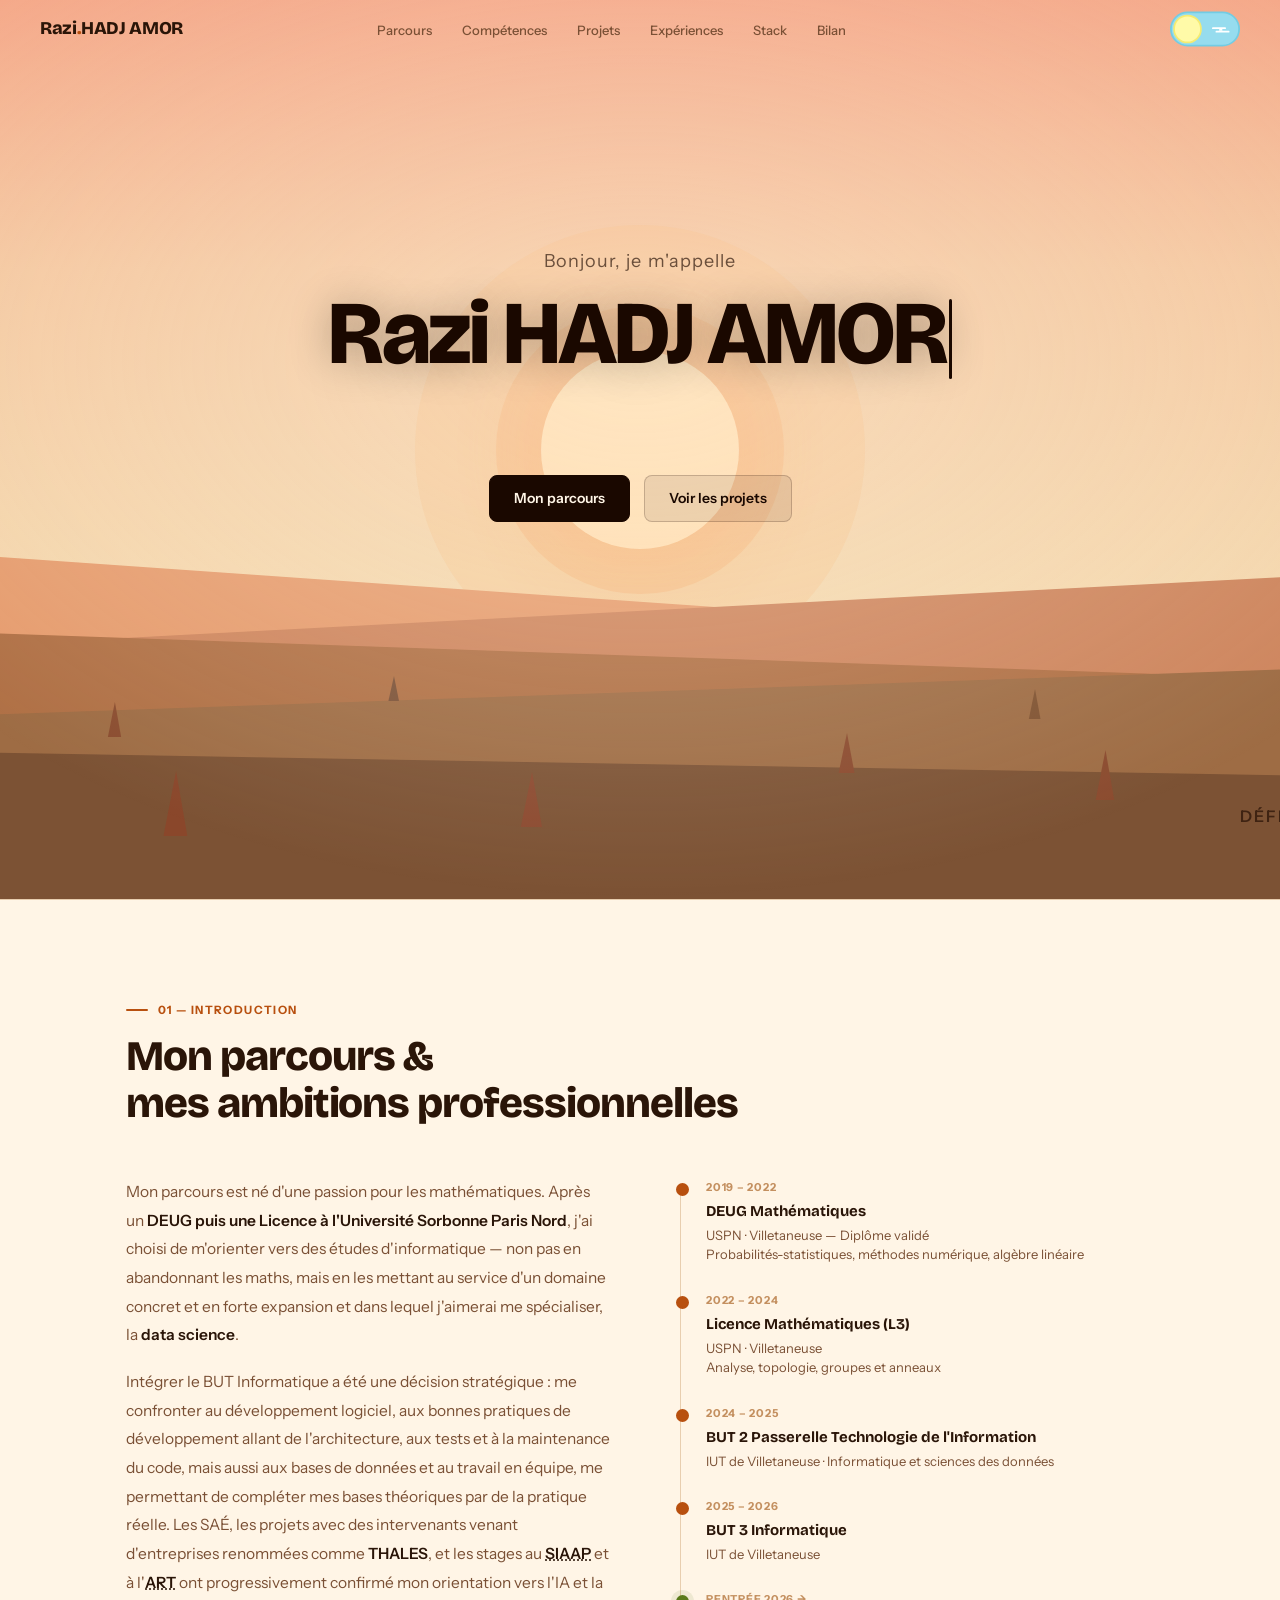
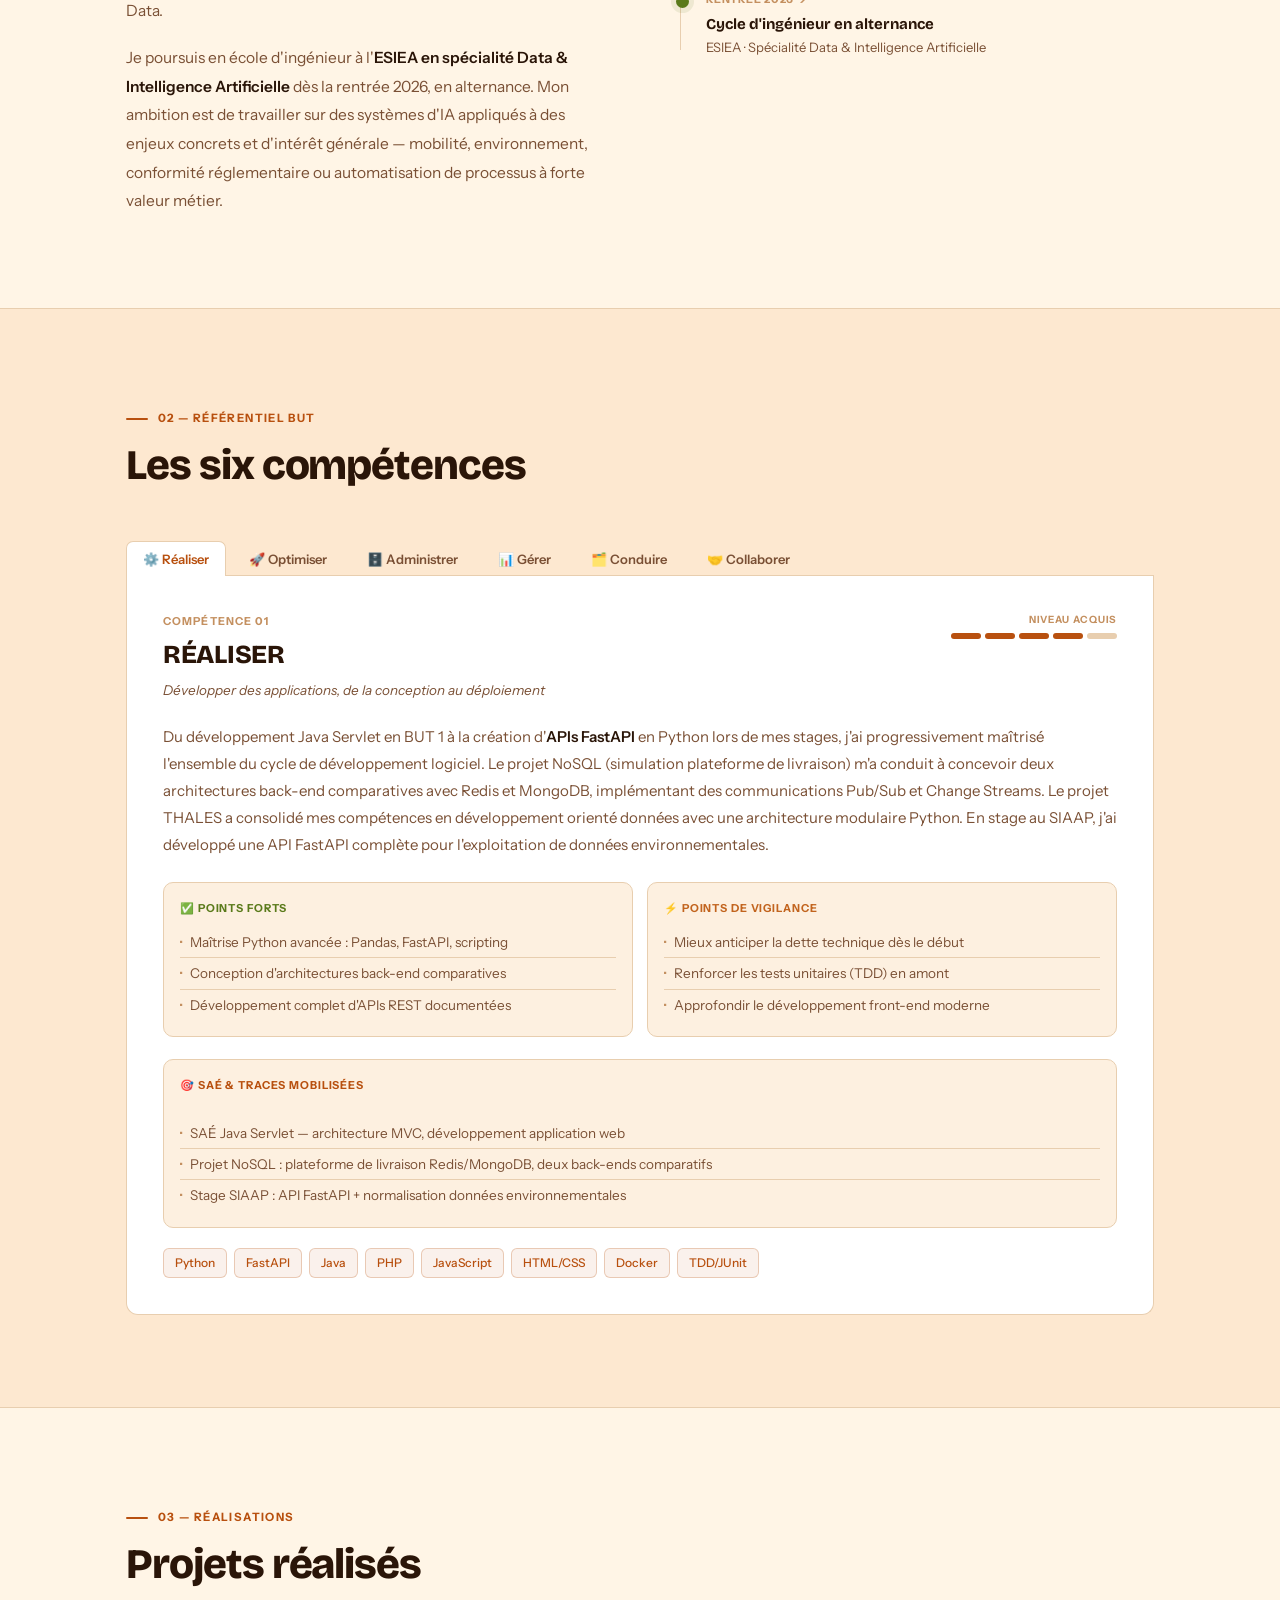
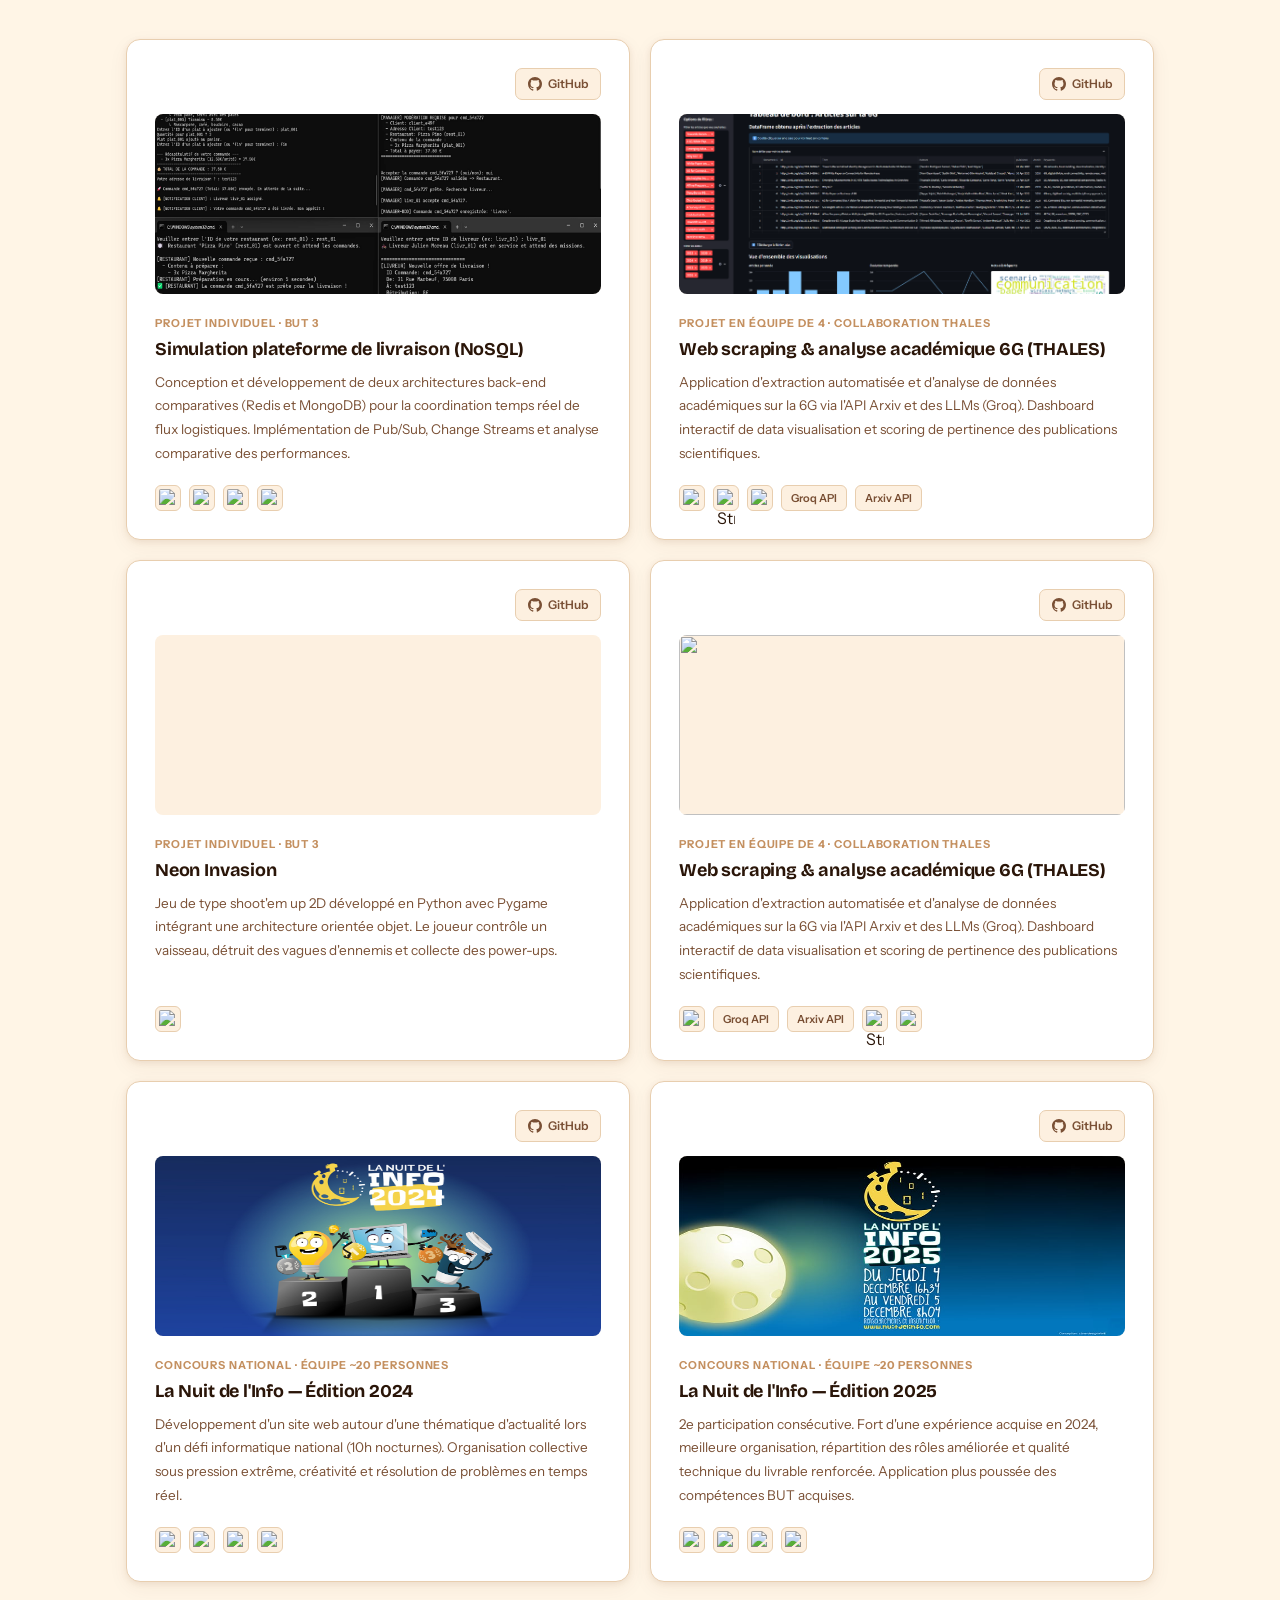
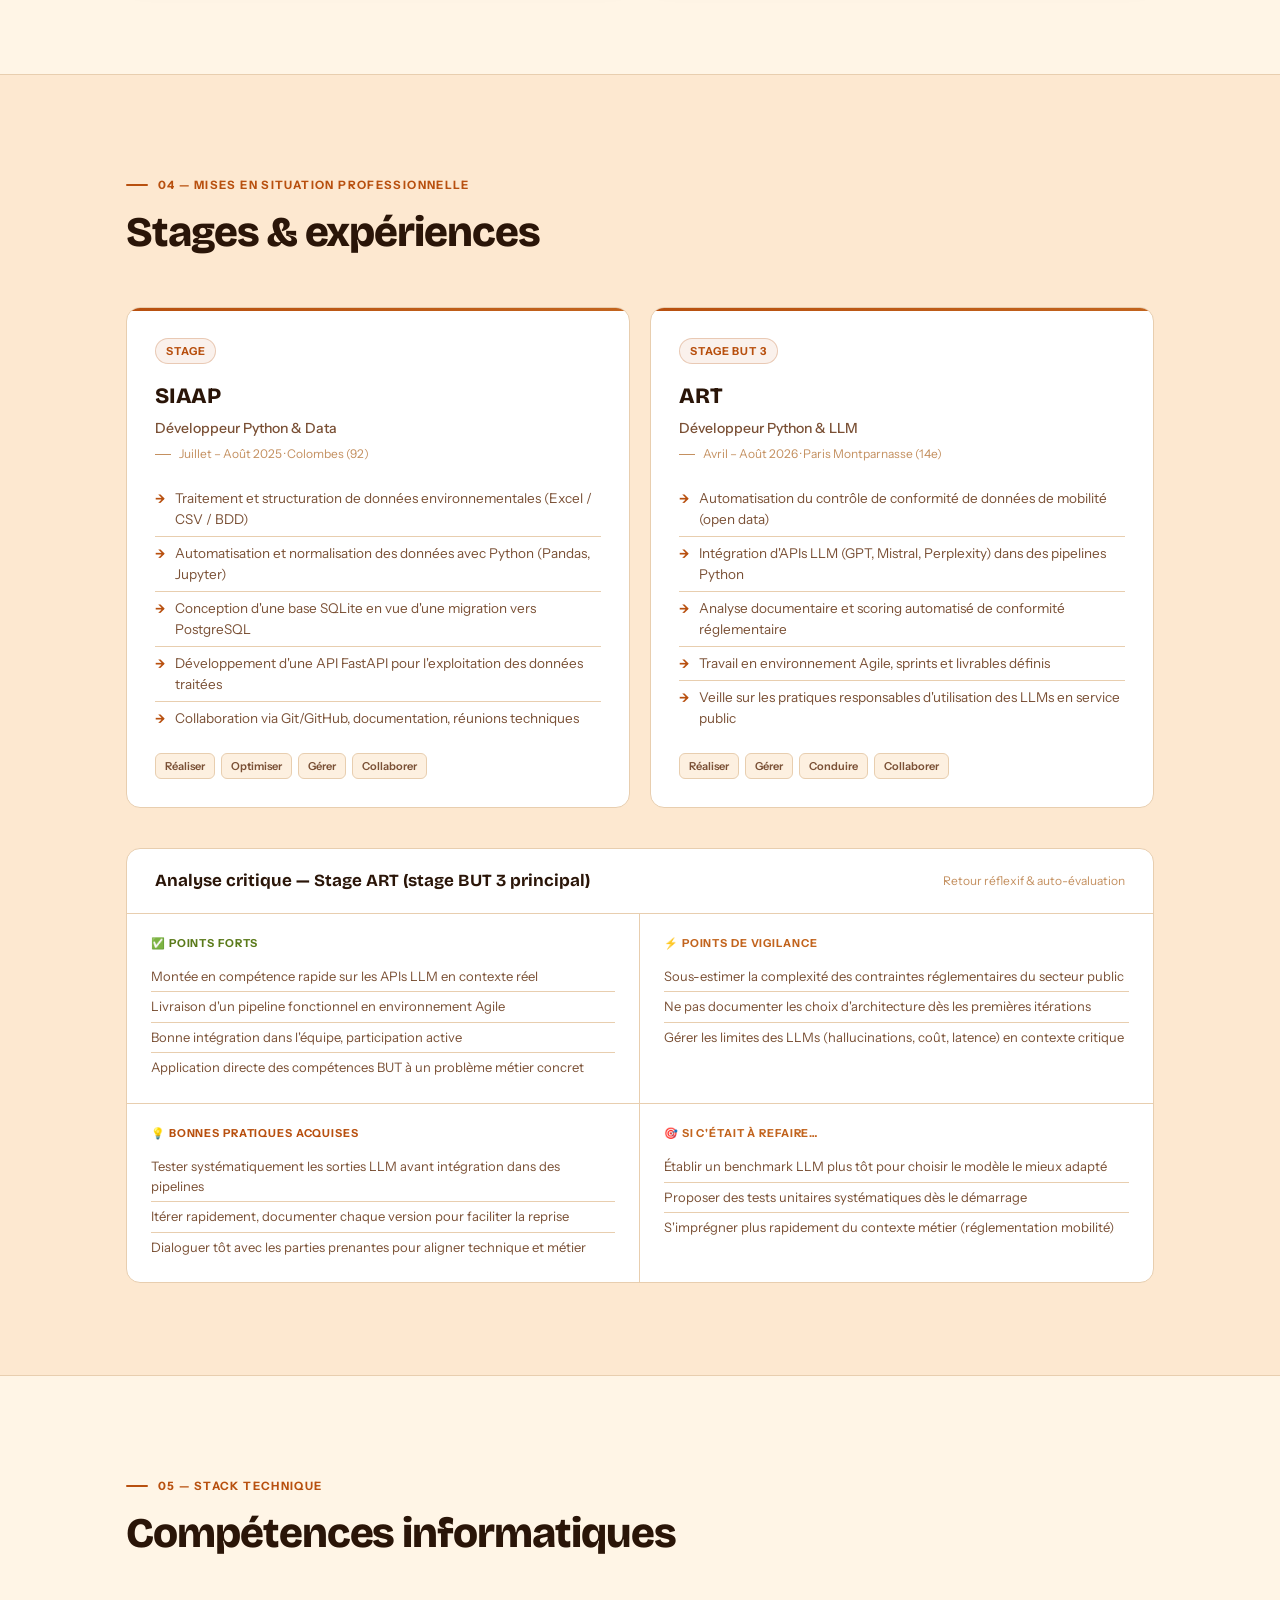
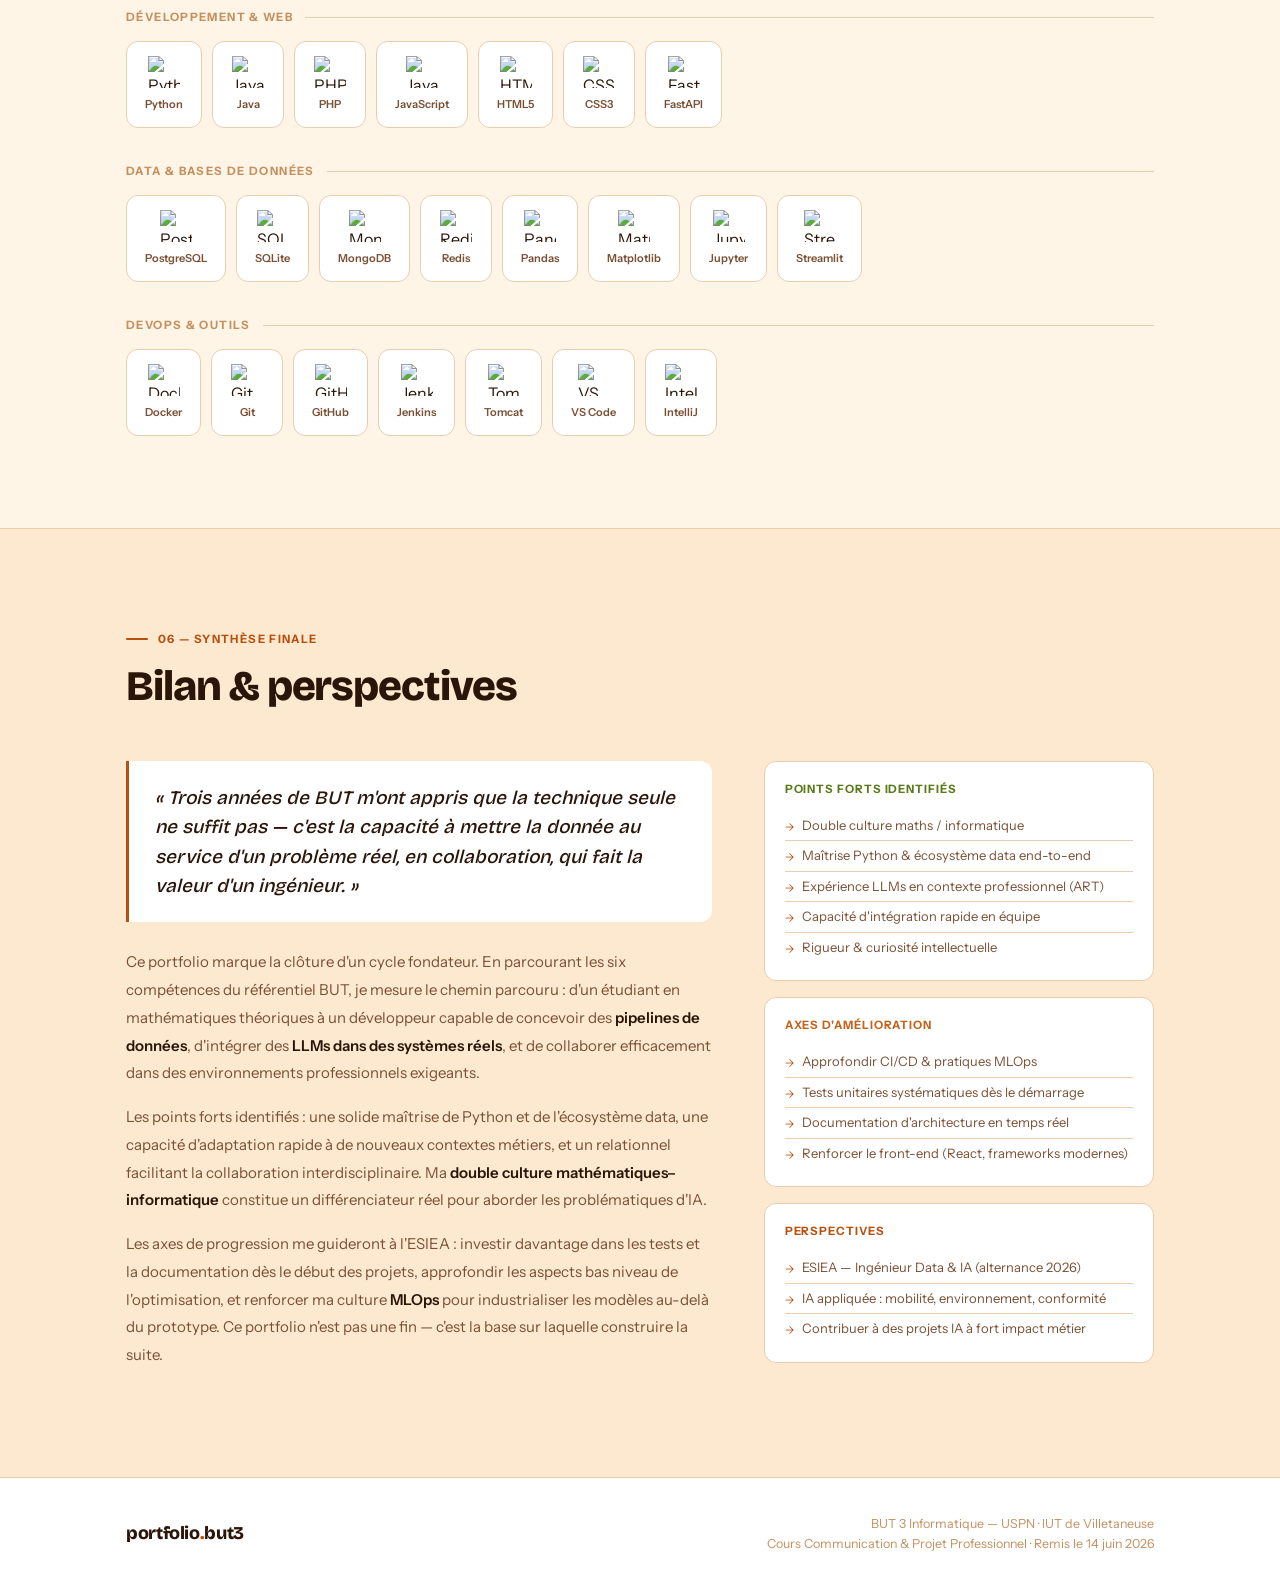
==== commit b443c7fd: "gif to mp4" ====
--- a/index.html
+++ b/index.html
@@ -1510,7 +1510,8 @@
           </a>
         </div>
         <div class="proj-img-slot" onclick="window.open('https://github.com/RaziHadjAmor/Neon_Invasion', '_blank')">
-          <img src="assets/project_neon_invasion.gif" alt="Neon Invasion" style="width:100%; height:180px; object-fit:cover; border-radius:8px; margin-bottom:20px; margin-top:20px;">
+          <video autoplay muted loop playsinline src="assets/project_neon_invasion.mp4" alt="Neon Invasion" style="width:100%; height:180px; object-fit:cover; border-radius:8px; margin-bottom:20px; margin-top:20px;">
+          </video>
         </div>
         <div class="proj-ctx">Projet individuel · BUT 3</div>
         <h3 class="proj-title">Neon Invasion</h3>
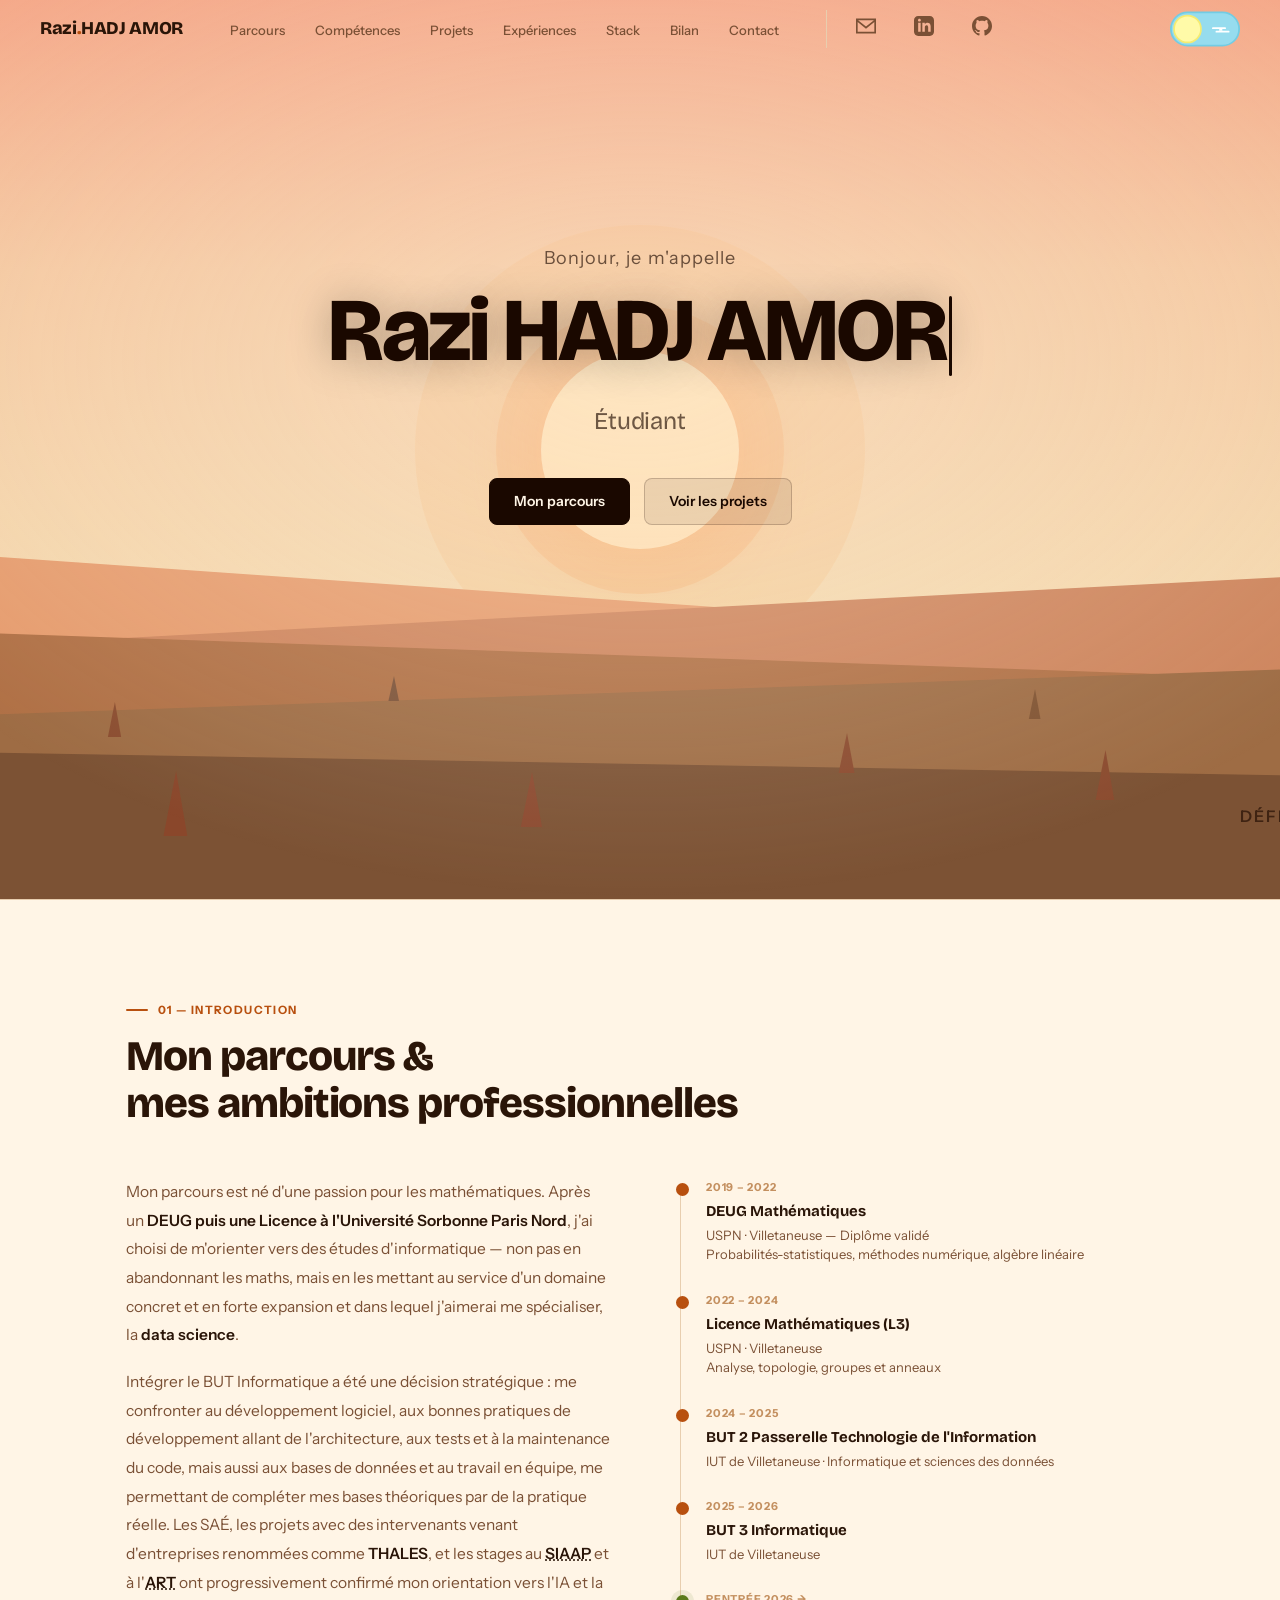
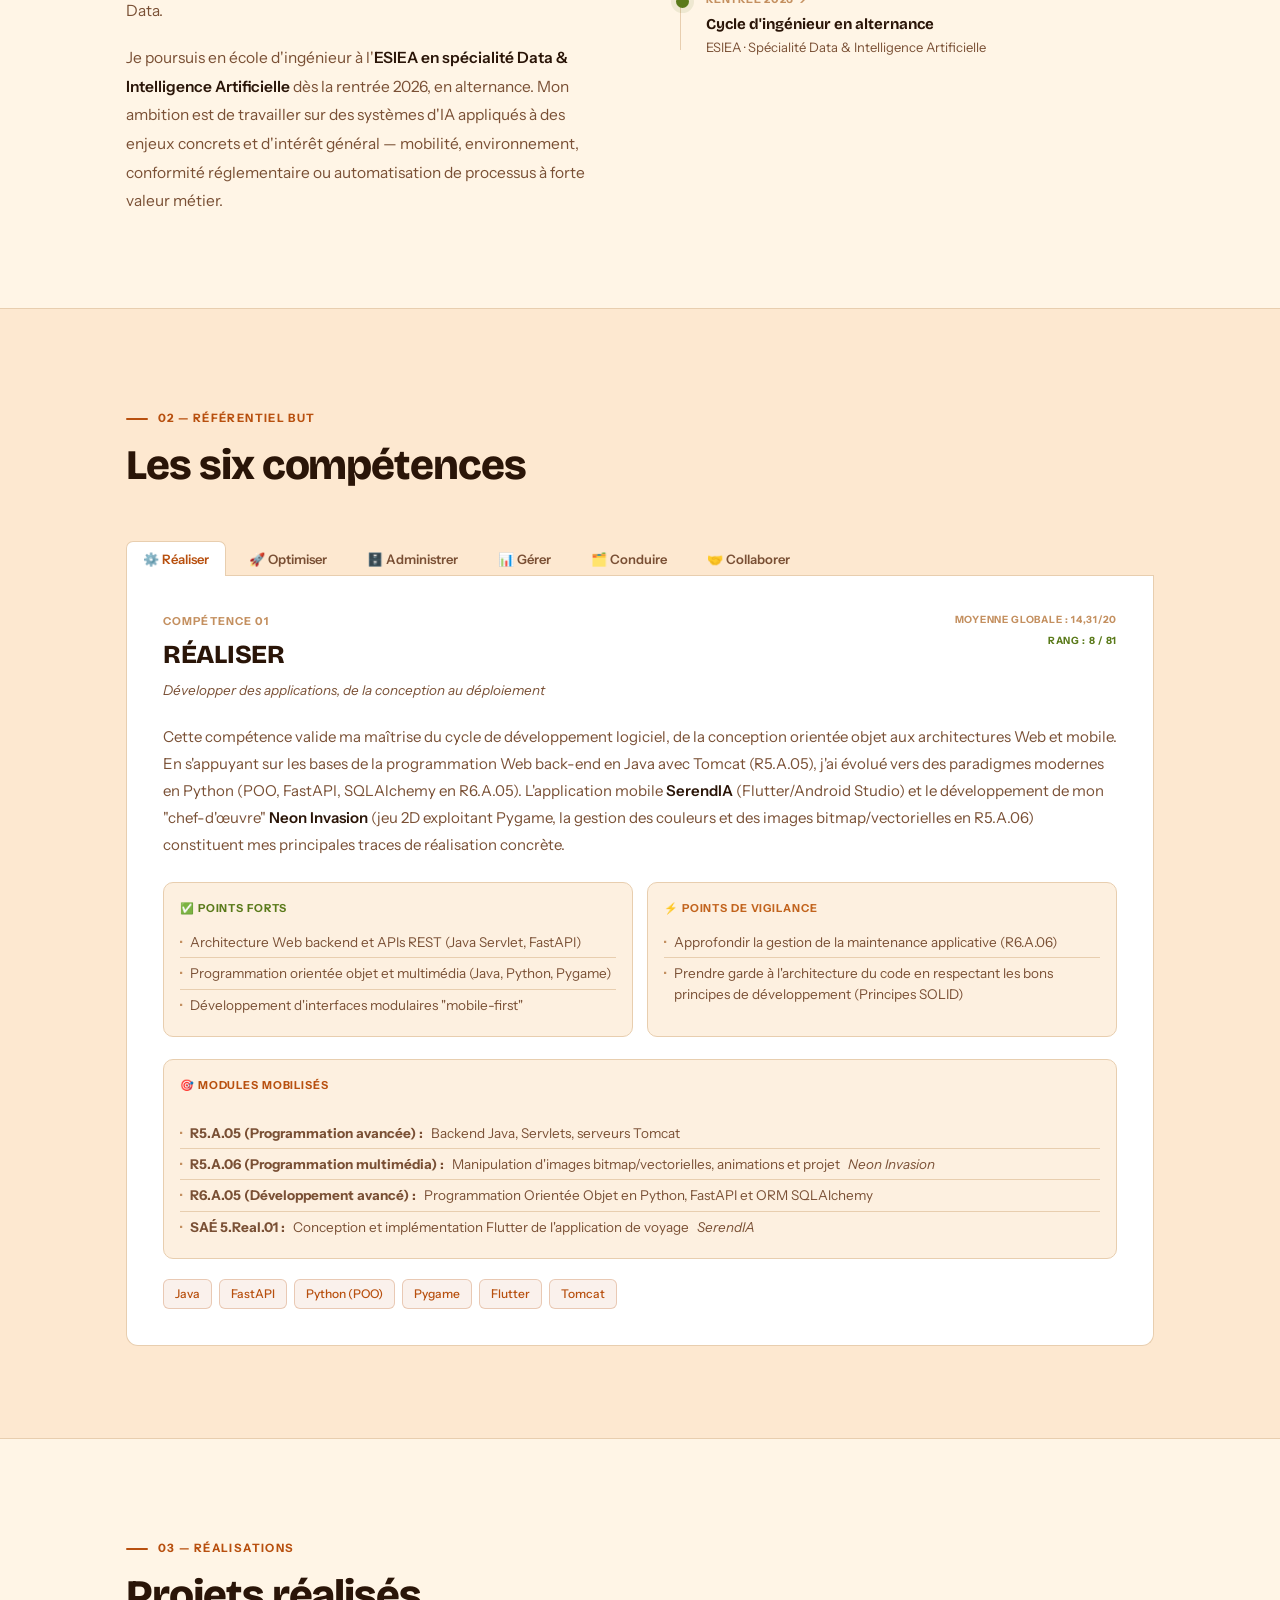
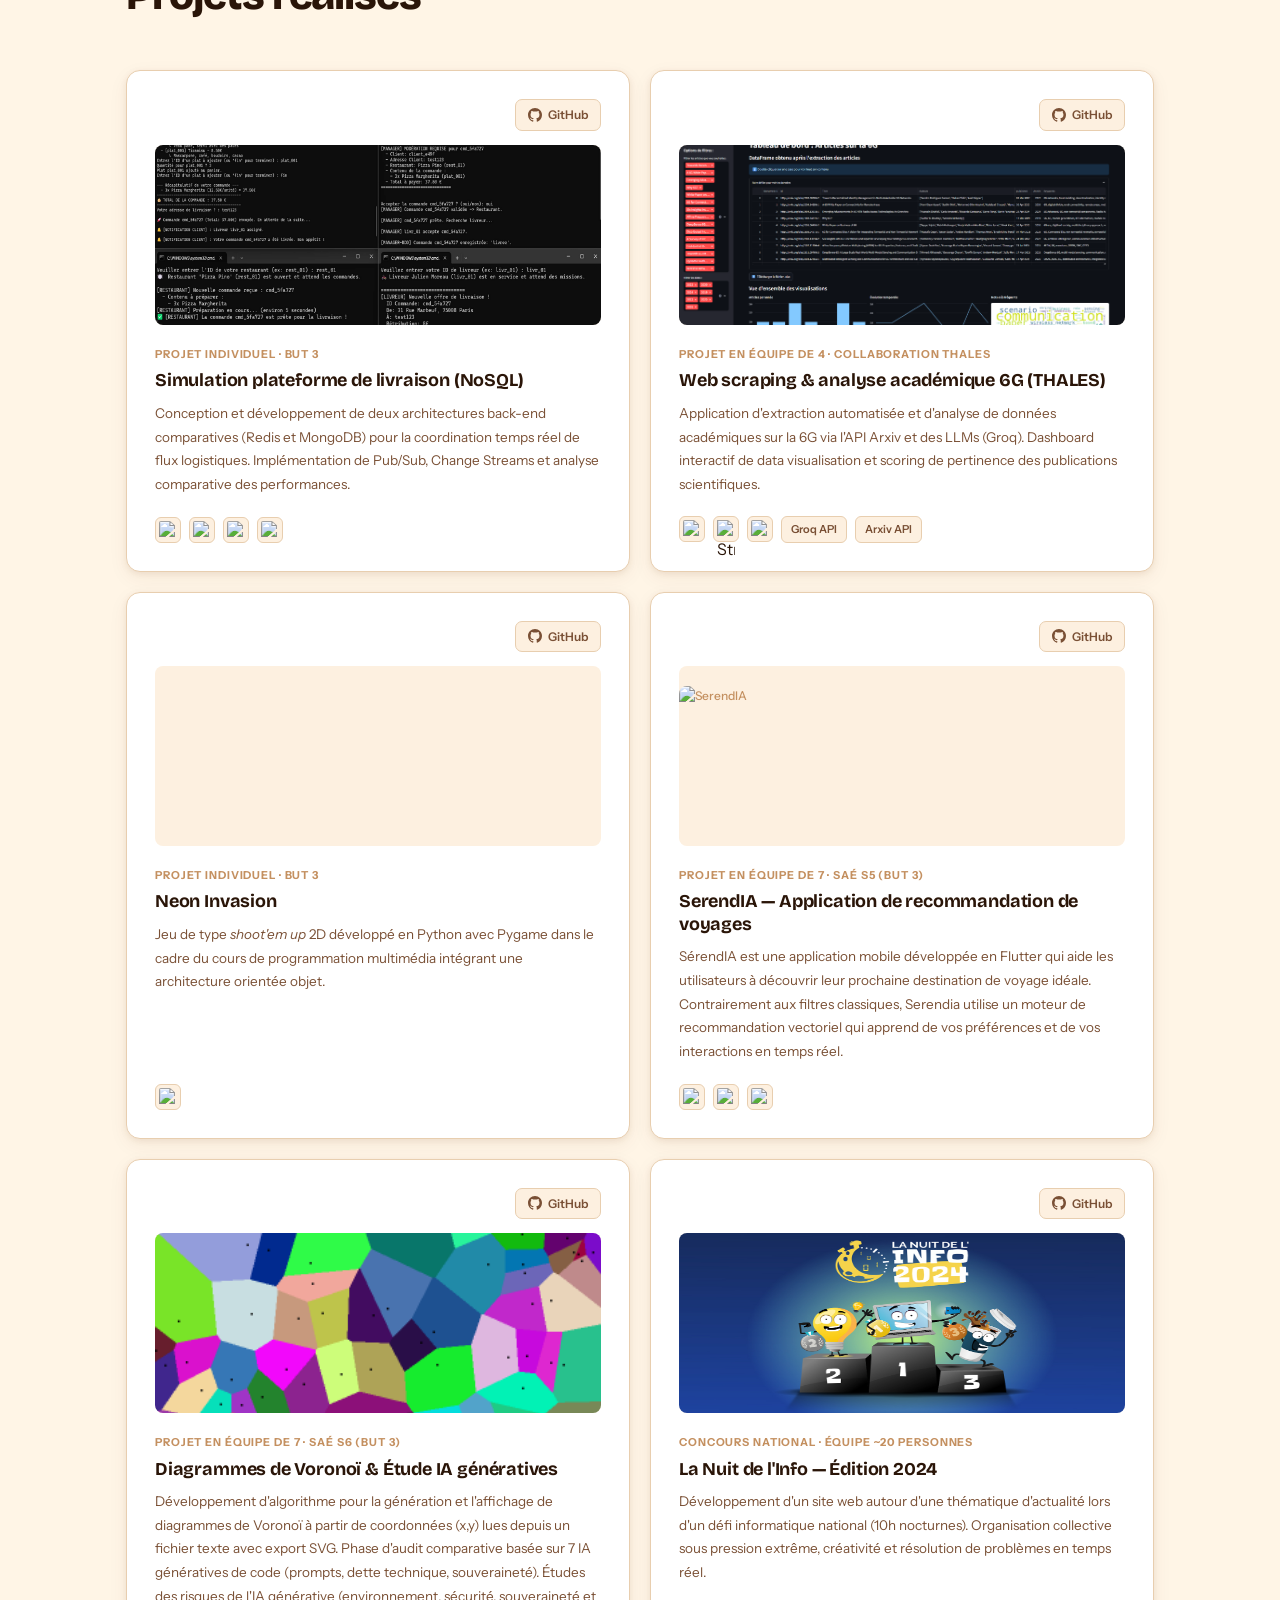
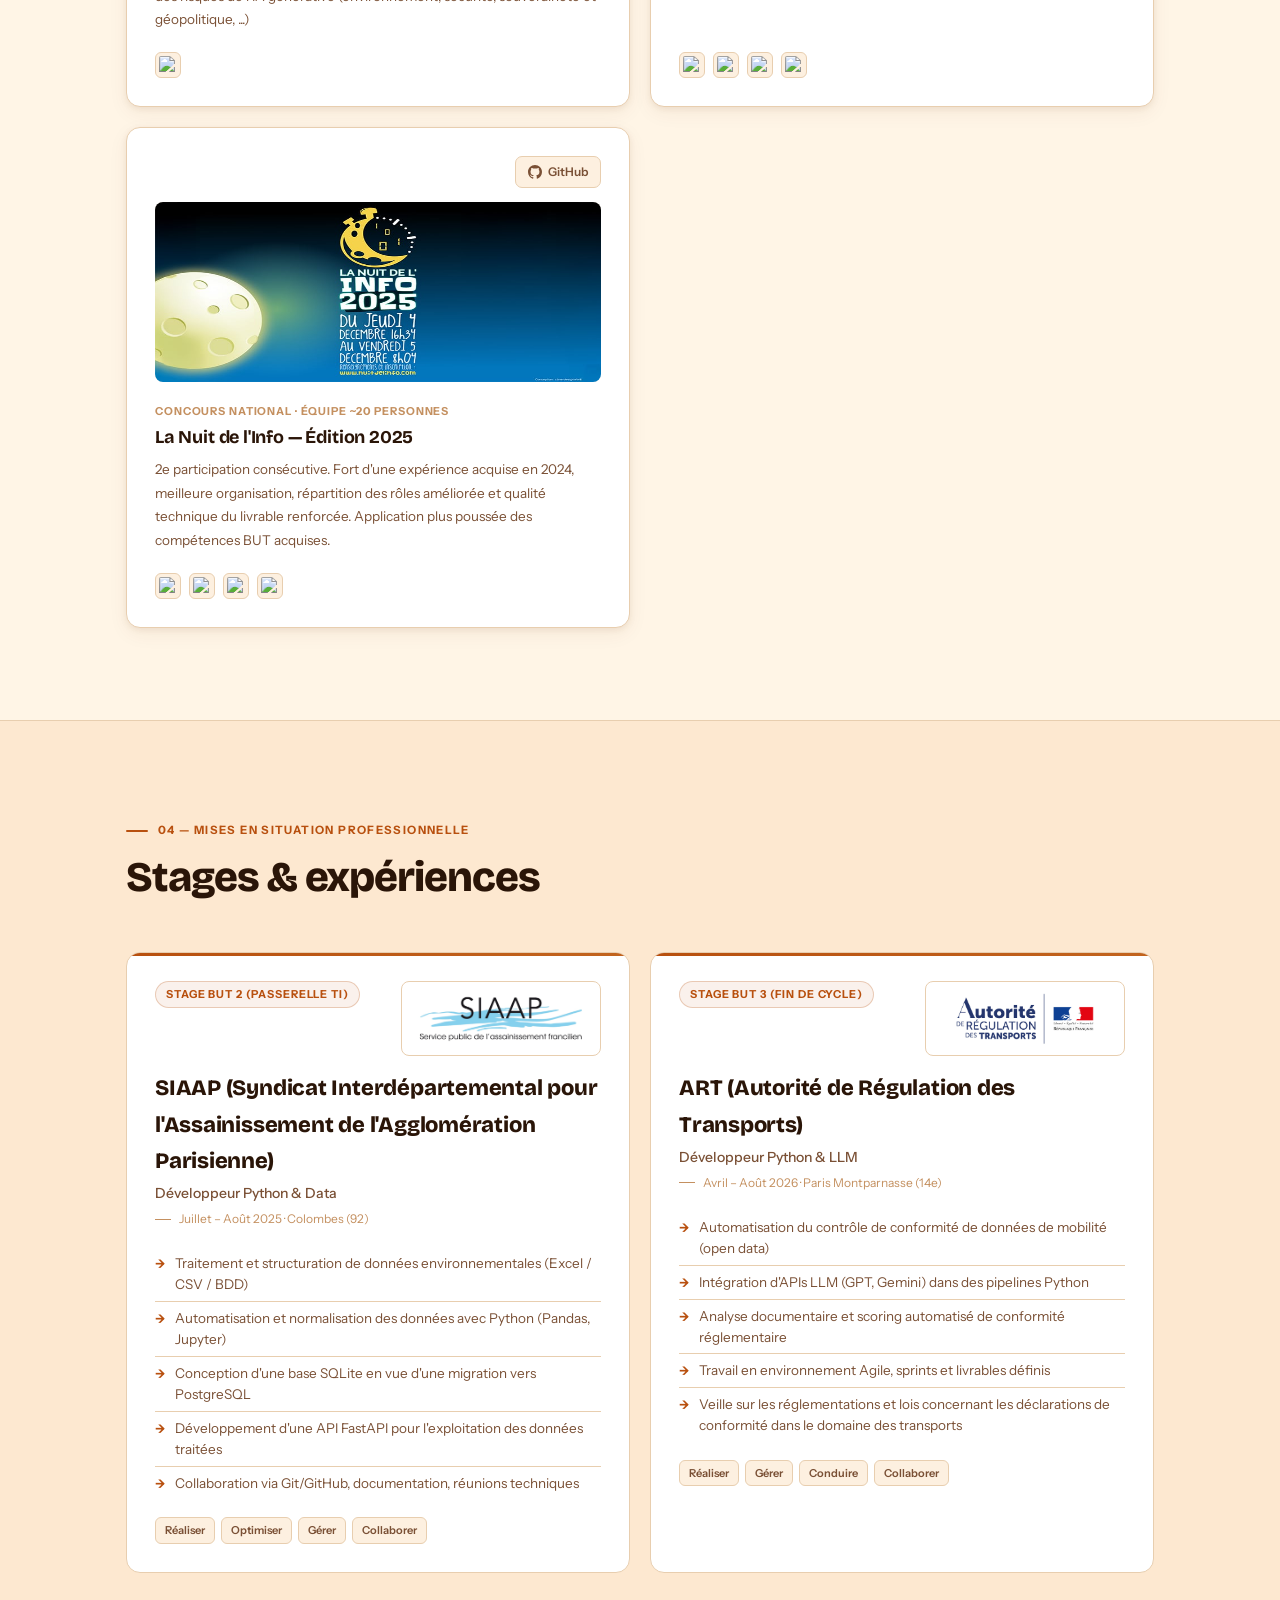
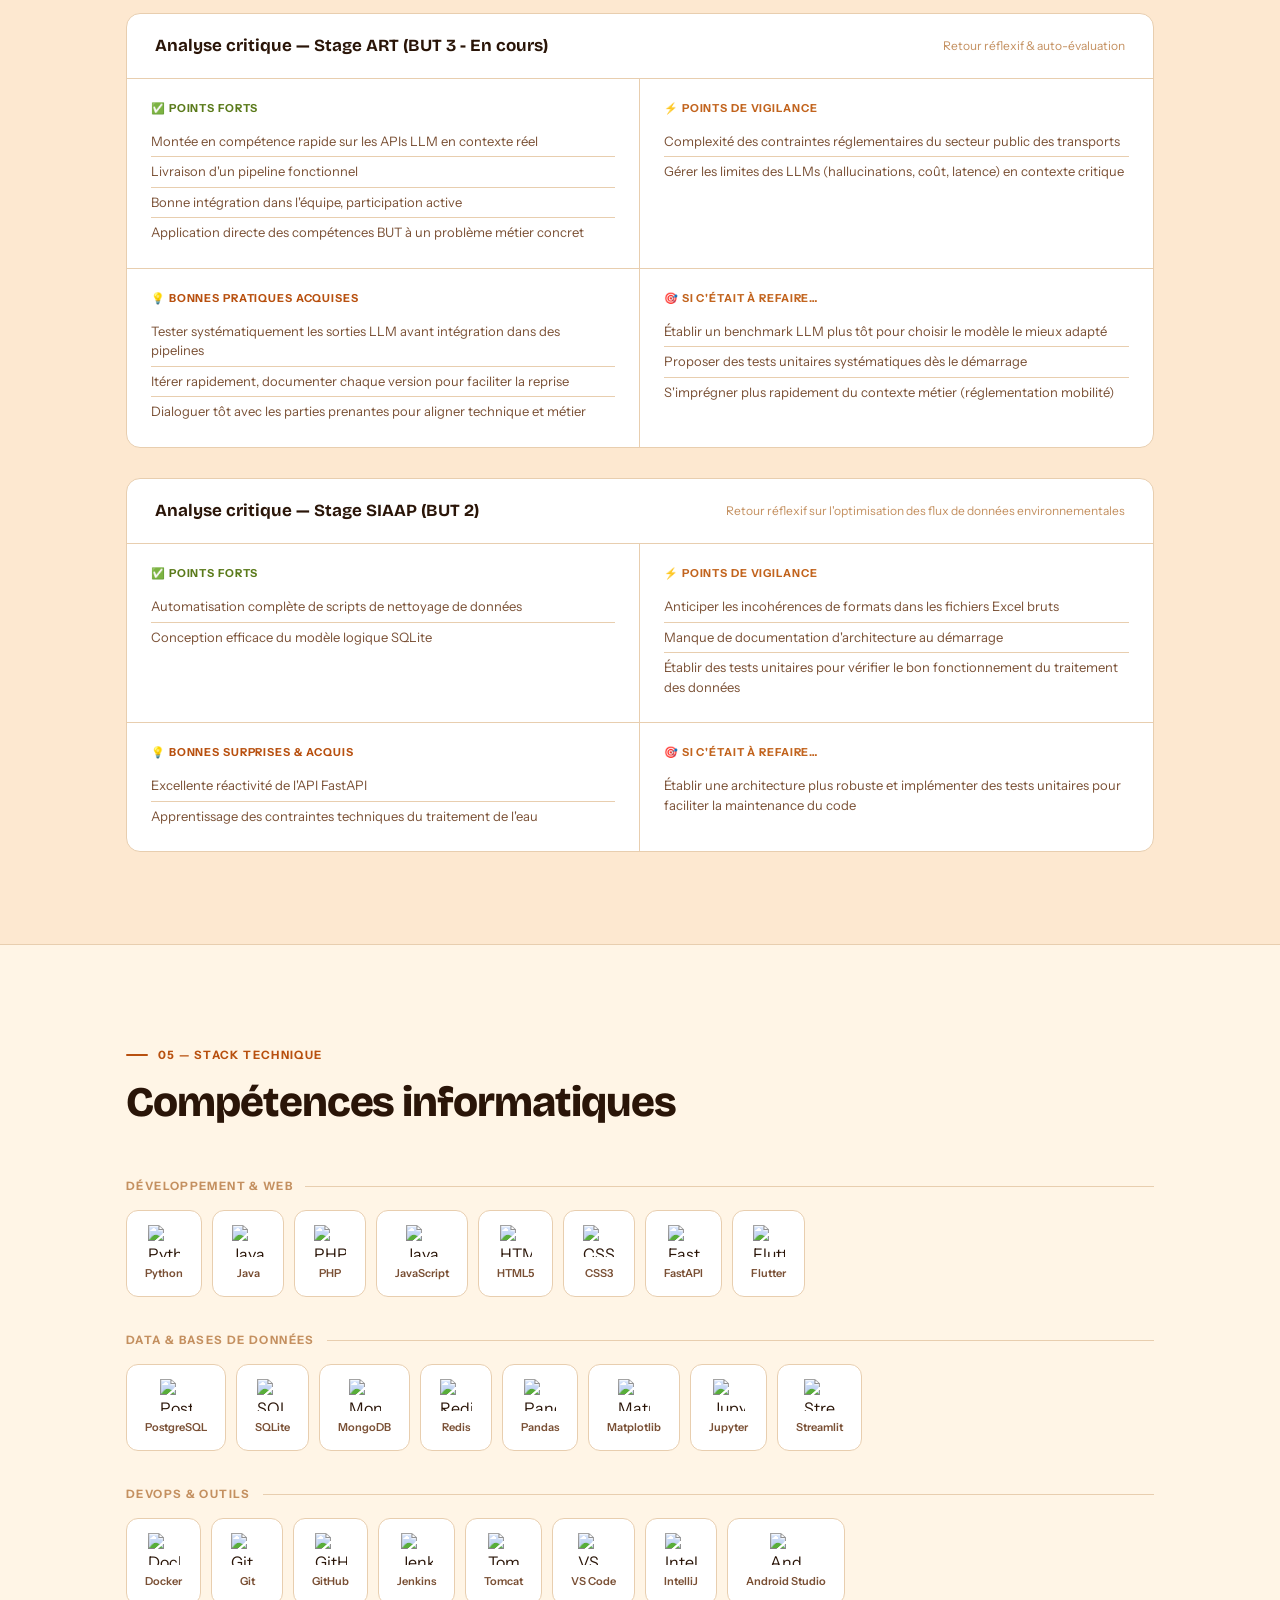
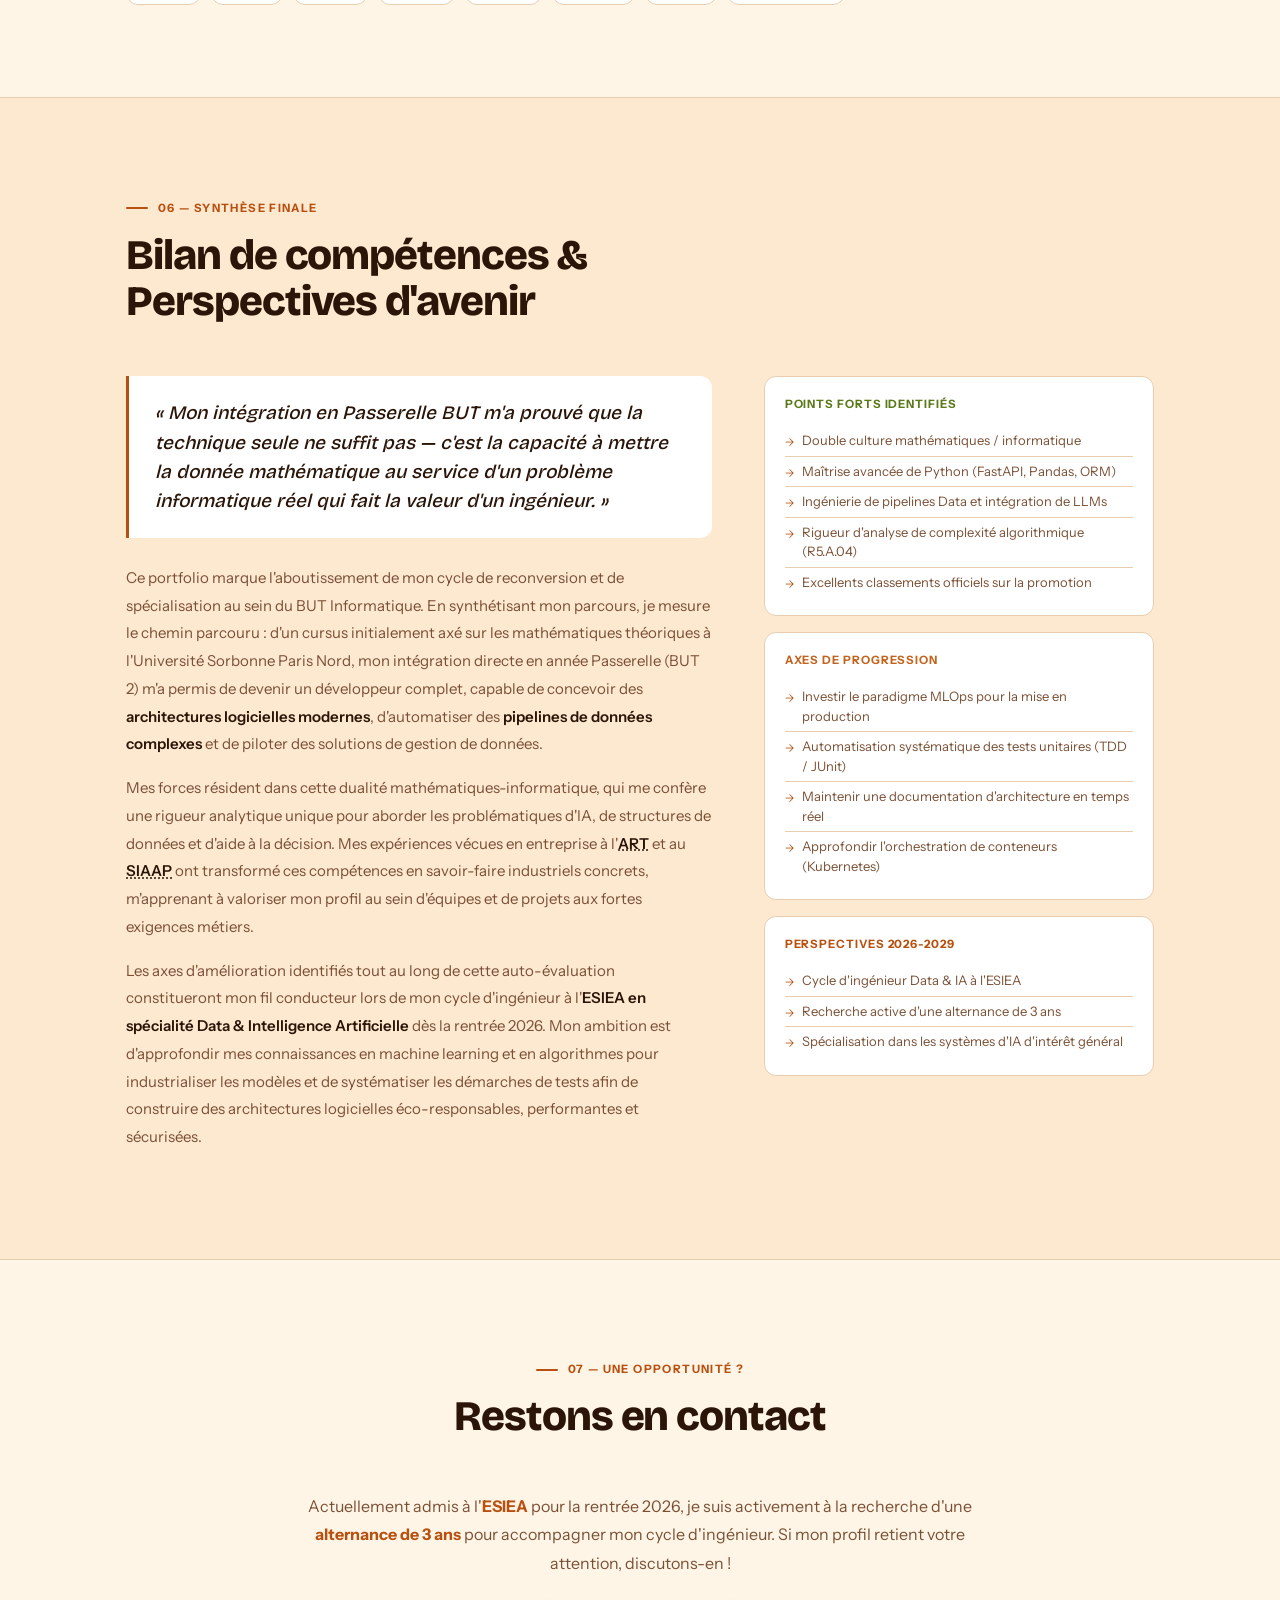
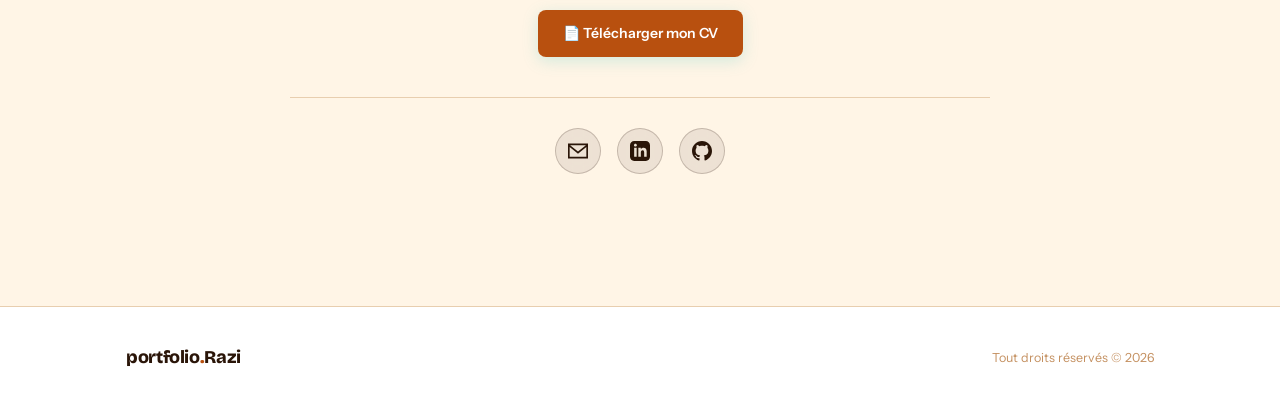
==== commit 376eb7ca: "Finalisation du portfolio" ====
--- a/index.html
+++ b/index.html
@@ -3,7 +3,8 @@
 <head>
 <meta charset="UTF-8">
 <meta name="viewport" content="width=device-width, initial-scale=1.0">
-<title>Portfolio BUT Informatique — Parcours & Compétences</title>
+<title>Razi HADJ AMOR | Portfolio</title>
+<link rel="icon" type="image/png" href="assets/favicon.ico "/>
 <link rel="preconnect" href="https://fonts.googleapis.com">
 <link rel="preconnect" href="https://fonts.gstatic.com" crossorigin>
 <link href="https://fonts.googleapis.com/css2?family=Bricolage+Grotesque:opsz,wght@12..96,300;12..96,400;12..96,500;12..96,600;12..96,700;12..96,800&family=Instrument+Sans:ital,wght@0,400;0,500;0,600;1,400&display=swap" rel="stylesheet">
@@ -134,8 +135,123 @@
 .nav-links a:hover { color: #fff; background: rgba(255,255,255,0.1); }
 [data-theme="light"] .nav-links a:hover { color: var(--text); background: var(--bg2); }
 
+/* Conteneur global de la liste */
+.nav-links {
+  display: flex;
+  align-items: center;
+}
+
+/* Création de l'écart avec le reste des liens textuels */
+.nav-social-group {
+  display: flex;
+  align-items: center;
+  gap: 12px;          /* Espacement serré entre les 3 icônes */
+  margin-left: 30px;  /* Grand écartement par rapport à "Contact" */
+  border-left: 1px solid var(--border); /* Optionnel : petite barre de séparation */
+  padding-left: 16px;
+}
+
+.nav-links .nav-icon-li {
+  display: inline-flex;
+  align-items: center;
+}
+
+/* Style des SVGs de la nav bar */
+.nav-links .nav-svg {
+  width: 20px;
+  height: 20px;
+  fill: rgba(255, 255, 255, 0.65);
+  transition: fill 0.2s, transform 0.2s;
+}
+
+[data-theme="light"] .nav-links .nav-svg {
+  fill: var(--text-2);
+}
+
+.nav-links .nav-svg:hover {
+  fill: var(--accent);
+  transform: translateY(-2.5px);
+}
+
 /* ════════════════════════════════════════════
-   BOUTON INTEGRATION TOGGLE (FILE: toggle_button.html)
+   CONTACT & CV
+════════════════════════════════════════════ */
+#contact {
+  background: var(--bg);
+  text-align: center;
+}
+
+.contact-wrapper {
+  max-width: 700px;
+  margin: 0 auto;
+}
+
+.contact-desc {
+  font-size: 16px;
+  color: var(--text-2);
+  margin-bottom: 32px;
+  line-height: 1.8;
+}
+
+.contact-desc strong {
+  color: var(--accent);
+}
+
+.contact-grid {
+  display: flex;
+  justify-content: center;
+  gap: 16px;
+  flex-wrap: wrap;
+  margin-bottom: 40px;
+}
+
+/* Version spéciale du bouton pour le CV */
+.btn-cv {
+  background: linear-gradient(135deg, var(--accent), var(--accent));
+  color: #01263a !important;
+  font-weight: 700;
+  padding: 14px 32px;
+  font-size: 15px;
+  border-radius: 50px;
+  box-shadow: 0 4px 15px rgba(78, 205, 196, 0.25);
+}
+.btn-cv:hover {
+  transform: translateY(-3px);
+  box-shadow: 0 8px 25px rgba(78, 205, 196, 0.4);
+  opacity: 0.95;
+}
+
+[data-theme="light"] .btn-cv {
+  color: #ffffff !important;
+}
+
+.btn-contact-text {
+  border-radius: 50px;
+  height: 46px;
+}
+
+.btn-contact-icon {
+  width: 46px;
+  height: 46px;
+  border-radius: 50%;
+  display: inline-flex;
+  align-items: center;
+  justify-content: center;
+  padding: 0 !important;
+}
+
+.btn-contact-icon svg {
+  width: 20px;
+  height: 20px;
+  fill: var(--text);
+  transition: fill 0.2s;
+}
+
+.btn-contact-icon:hover svg {
+  fill: var(--accent);
+}
+/* ════════════════════════════════════════════
+   BOUTON INTEGRATION TOGGLE 
 ════════════════════════════════════════════ */
 :root {
   /** sunny side **/
@@ -424,6 +540,24 @@
 .bg-scene.day-mode .tree-5 { background-color:#8b4b2f; }
 .bg-scene.day-mode .tree-6 { background-color:#8a472b; }
 .bg-scene.day-mode .tree-7 { background-color:#8b492f; }
+
+.shooting-star {
+  position: absolute;
+  width: 80px;
+  height: 1px;
+  background: linear-gradient(90deg, rgba(255,255,255,1), rgba(255,255,255,0));
+  opacity: 0;
+  pointer-events: none;
+  z-index: 2;
+}
+
+/* L'animation ne gère plus la position, juste le mouvement de glisse et de fondu */
+@keyframes shootAnimation {
+  0% { transform: translate(0, 0) rotate(-30deg); opacity: 0; }
+  10% { opacity: 1; }
+  30% { transform: translate(-300px, 150px) rotate(-30deg); opacity: 0; }
+  100% { transform: translate(-300px, 150px) rotate(-30deg); opacity: 0; }
+}
 
 .star {
   position: absolute;
@@ -740,9 +874,6 @@
 
 .cp-lvl { display:flex; flex-direction:column; align-items:flex-end; gap:5px; flex-shrink:0; }
 .cp-lvl-lbl { font-size:10px; font-weight:700; text-transform:uppercase; letter-spacing:0.07em; color:var(--text-3); }
-.level-bar { display:flex; gap:4px; }
-.level-seg { width:30px; height:6px; border-radius:3px; background:var(--border); transition:background 1.8s; }
-.level-seg.on { background: var(--accent); }
 
 .cp-body { font-size: 15px; line-height: 1.8; color: var(--text-2); margin-bottom: 24px; }
 .cp-body strong { color: var(--text); font-weight: 600; }
@@ -1065,9 +1196,10 @@
   border: 1px solid var(--border);
   min-width: 72px;
   cursor: default;
-  transition: all 0.18s, background 1.8s, border-color 1.8s;
-}
-.skill-item:hover { transform: translateY(-2px); box-shadow: var(--shadow); border-color: var(--accent-bd); }
+  transition: transform 0.2s cubic-bezier(0.2, 0.8, 0.2, 1), background 1.8s, border-color 1.8s, box-shadow 0.2s !important;
+  will-change: transform;
+}
+.skill-item:hover { transform: translateY(-5px) scale(1.05) !important; box-shadow: var(--shadow-lg); border-color: var(--accent-bd); }
 .skill-item img { width: 32px; height: 32px; object-fit: contain; }
 .skill-item .skill-name { font-size: 11px; font-weight: 600; color: var(--text-2); text-align: center; }
 
@@ -1214,6 +1346,28 @@
     <li><a href="#experiences">Expériences</a></li>
     <li><a href="#skills">Stack</a></li>
     <li><a href="#conclusion">Bilan</a></li>
+    <li><a href="#contact">Contact</a></li>
+
+    <div class="nav-social-group">
+      <!-- Icône Mail -->
+      <li class="nav-icon-li">
+        <a href="mailto:razi.hadjamor@gmail.com" aria-label="Mail">
+          <svg class="nav-svg" viewBox="0 0 24 24"><path d="M0 3v18h24v-18h-24zm21.518 2l-9.518 7.713-9.518-7.713h19.036zm-19.518 14v-11.817l10 8.104 10-8.104v11.817h-20z"/></svg>
+        </a>
+      </li>
+      <!-- Icône LinkedIn -->
+      <li class="nav-icon-li">
+        <a href="https://linkedin.com/in/razi-hadjamor" target="_blank" rel="noopener" aria-label="LinkedIn">
+          <svg class="nav-svg" viewBox="0 0 24 24"><path d="M19 0h-14c-2.761 0-5 2.239-5 5v14c0 2.761 2.239 5 5 5h14c2.762 0 5-2.239 5-5v-14c0-2.761-2.238-5-5-5zm-11 19h-3v-11h3v11zm-1.5-12.268c-.966 0-1.75-.79-1.75-1.764s.784-1.764 1.75-1.764 1.75.79 1.75 1.764-.783 1.764-1.75 1.764zm13.5 12.268h-3v-5.604c0-3.368-4-3.113-4 0v5.604h-3v-11h3v1.765c1.396-2.586 7-2.777 7 2.476v6.759z"/></svg>
+        </a>
+      </li>
+      <!-- Icône GitHub -->
+      <li class="nav-icon-li">
+        <a href="https://github.com/RaziHadjAmor" target="_blank" rel="noopener" aria-label="GitHub">
+          <svg class="nav-svg" viewBox="0 0 24 24"><path d="M12 0c-6.626 0-12 5.373-12 12 0 5.302 3.438 9.8 8.207 11.387.599.111.793-.261.793-.577v-2.234c-3.338.726-4.033-1.416-4.033-1.416-.546-1.387-1.333-1.756-1.333-1.756-1.089-.745.083-.729.083-.729 1.205.084 1.839 1.237 1.839 1.237 1.07 1.834 2.8 1.304 3.492.997.107-.775.418-1.305.762-1.604-2.665-.305-5.467-1.334-5.467-5.931 0-1.311.469-2.381 1.236-3.221-.124-.303-.535-1.524.117-3.176 0 0 1.008-.322 3.301 1.23.957-.266 1.983-.399 3.003-.404 1.02.005 2.047.138 3.006.404 2.291-1.552 3.297-1.23 3.297-1.23.653 1.653.242 2.874.118 3.176.77.84 1.235 1.911 1.235 3.221 0 4.609-2.807 5.624-5.479 5.921.43.372.823 1.102.823 2.222v3.293c0 .319.192.694.801.576 4.765-1.589 8.199-6.086 8.199-11.386 0-6.627-5.373-12-12-12z"/></svg>
+        </a>
+      </li>
+    </div>
   </ul>
   
   <!-- INTEGRATION EXACTE DU CODE DE SWITCH ENVOYÉ (FILE: toggle_button.html) -->
@@ -1244,6 +1398,7 @@
     <div class="tree-5"></div>
     <div class="tree-6"></div>
     <div class="tree-7"></div>
+    <div class="shooting-star" id="shootingStar"></div>
     <div class="star s1"></div>
     <div class="star s2"></div>
     <div class="star s3"></div>
@@ -1287,7 +1442,7 @@
       <div class="about-text reveal">
         <p>Mon parcours est né d'une passion pour les mathématiques. Après un <strong>DEUG puis une Licence à l'Université Sorbonne Paris Nord</strong>, j'ai choisi de m'orienter vers des études d'informatique — non pas en abandonnant les maths, mais en les mettant au service d'un domaine concret et en forte expansion et dans lequel j'aimerai me spécialiser, la <strong>data science</strong>.</p>
         <p>Intégrer le BUT Informatique a été une décision stratégique : me confronter au développement logiciel, aux bonnes pratiques de développement allant de l'architecture, aux tests et à la maintenance du code, mais aussi aux bases de données et au travail en équipe, me permettant de compléter mes bases théoriques par de la pratique réelle. Les SAÉ, les projets avec des intervenants venant d'entreprises renommées comme <strong>THALES</strong>, et les stages au <strong><abbr title="Syndicat Interdépartemental pour l'Assainissement de l'Agglomération Parisienne">SIAAP</abbr></strong> et à l'<strong><abbr title="L'Autorité de régulation des transports">ART</abbr></strong> ont progressivement confirmé mon orientation vers l'IA et la Data.</p>
-        <p>Je poursuis en école d'ingénieur à l'<strong>ESIEA en spécialité Data & Intelligence Artificielle</strong> dès la rentrée 2026, en alternance. Mon ambition est de travailler sur des systèmes d'IA appliqués à des enjeux concrets et d'intérêt générale — mobilité, environnement, conformité réglementaire ou automatisation de processus à forte valeur métier.</p>
+        <p>Je poursuis en école d'ingénieur à l'<strong>ESIEA en spécialité Data & Intelligence Artificielle</strong> dès la rentrée 2026, en alternance. Mon ambition est de travailler sur des systèmes d'IA appliqués à des enjeux concrets et d'intérêt général — mobilité, environnement, conformité réglementaire ou automatisation de processus à forte valeur métier.</p>
       </div>
 
       <div class="timeline reveal">
@@ -1326,7 +1481,7 @@
   </div>
 </section>
 
-<!-- ════ COMPÉTENCES ════ -->
+<!-- ════ COMPÉTENCES ════ --> 
 <section id="competences">
   <div class="container">
     <div class="section-label reveal">02 — Référentiel BUT</div>
@@ -1341,105 +1496,153 @@
       <button class="comp-tab" onclick="switchTab(5)">🤝 Collaborer</button>
     </div>
 
-    <!-- C1 -->
+    <!-- C1 : RÉALISER -->
     <div class="comp-panel active" id="cp0">
       <div class="cp-inner">
         <div class="cp-top">
-          <div><div class="cp-num">Compétence 01</div><div class="cp-title">Réaliser</div><div class="cp-sub">Développer des applications, de la conception au déploiement</div></div>
-          <div class="cp-lvl"><div class="cp-lvl-lbl">Niveau acquis</div><div class="level-bar"><div class="level-seg on"></div><div class="level-seg on"></div><div class="level-seg on"></div><div class="level-seg on"></div><div class="level-seg"></div></div></div>
-        </div>
-        <p class="cp-body">Du développement Java Servlet en BUT 1 à la création d'<strong>APIs FastAPI</strong> en Python lors de mes stages, j'ai progressivement maîtrisé l'ensemble du cycle de développement logiciel. Le projet NoSQL (simulation plateforme de livraison) m'a conduit à concevoir deux architectures back-end comparatives avec Redis et MongoDB, implémentant des communications Pub/Sub et Change Streams. Le projet THALES a consolidé mes compétences en développement orienté données avec une architecture modulaire Python. En stage au SIAAP, j'ai développé une API FastAPI complète pour l'exploitation de données environnementales.</p>
+          <div>
+            <div class="cp-num">Compétence 01</div>
+            <div class="cp-title">Réaliser</div>
+            <div class="cp-sub">Développer des applications, de la conception au déploiement</div>
+          </div>
+          <div class="cp-lvl">
+            <div class="cp-lvl-lbl">Moyenne globale : 14,31/20</div>
+            <div class="cp-lvl-lbl" style="color: var(--green); font-weight: 700;">Rang : 8 / 81</div>
+            <div class="level-bar" style="margin-top: 5px;"><div class="level-seg on"></div><div class="level-seg on"></div><div class="level-seg on"></div><div class="level-seg on"></div><div class="level-seg"></div></div>
+          </div>
+        </div>
+        <p class="cp-body">Cette compétence valide ma maîtrise du cycle de développement logiciel, de la conception orientée objet aux architectures Web et mobile. En s'appuyant sur les bases de la programmation Web back-end en Java avec Tomcat (R5.A.05), j'ai évolué vers des paradigmes modernes en Python (POO, FastAPI, SQLAlchemy en R6.A.05). L'application mobile <strong>SerendIA</strong> (Flutter/Android Studio) et le développement de mon "chef-d'œuvre" <strong>Neon Invasion</strong> (jeu 2D exploitant Pygame, la gestion des couleurs et des images bitmap/vectorielles en R5.A.06) constituent mes principales traces de réalisation concrète.</p>
         <div class="cp-2col">
-          <div class="cp-box"><div class="cp-box-title g">✅ Points forts</div><ul class="cp-ul"><li>Maîtrise Python avancée : Pandas, FastAPI, scripting</li><li>Conception d'architectures back-end comparatives</li><li>Développement complet d'APIs REST documentées</li></ul></div>
-          <div class="cp-box"><div class="cp-box-title o">⚡ Points de vigilance</div><ul class="cp-ul"><li>Mieux anticiper la dette technique dès le début</li><li>Renforcer les tests unitaires (TDD) en amont</li><li>Approfondir le développement front-end moderne</li></ul></div>
-        </div>
-        <div class="cp-box cp-2col full" style="margin-bottom:20px"><div class="cp-box-title b">🎯 SAÉ & traces mobilisées</div><ul class="cp-ul"><li>SAÉ Java Servlet — architecture MVC, développement application web</li><li>Projet NoSQL : plateforme de livraison Redis/MongoDB, deux back-ends comparatifs</li><li>Stage SIAAP : API FastAPI + normalisation données environnementales</li></ul></div>
-        <div class="cp-tags"><span class="cp-tag">Python</span><span class="cp-tag">FastAPI</span><span class="cp-tag">Java</span><span class="cp-tag">PHP</span><span class="cp-tag">JavaScript</span><span class="cp-tag">HTML/CSS</span><span class="cp-tag">Docker</span><span class="cp-tag">TDD/JUnit</span></div>
+          <div class="cp-box"><div class="cp-box-title g">✅ Points forts</div><ul class="cp-ul"><li>Architecture Web backend et APIs REST (Java Servlet, FastAPI)</li><li>Programmation orientée objet et multimédia (Java, Python, Pygame)</li><li>Développement d'interfaces modulaires "mobile-first"</li></ul></div>
+          <div class="cp-box"><div class="cp-box-title o">⚡ Points de vigilance</div><ul class="cp-ul"><li>Approfondir la gestion de la maintenance applicative (R6.A.06)</li><li>Prendre garde à l'architecture du code en respectant les bons principes de développement (Principes SOLID)</li></ul></div>
+        </div>
+        <div class="cp-box cp-2col full" style="margin-bottom:20px"><div class="cp-box-title b">🎯 Modules mobilisés</div><ul class="cp-ul"><li><strong>R5.A.05 (Programmation avancée) :</strong> Backend Java, Servlets, serveurs Tomcat</li><li><strong>R5.A.06 (Programmation multimédia) :</strong> Manipulation d'images bitmap/vectorielles, animations et projet <em>Neon Invasion</em></li><li><strong>R6.A.05 (Développement avancé) :</strong> Programmation Orientée Objet en Python, FastAPI et ORM SQLAlchemy</li><li><strong>SAÉ 5.Real.01 :</strong> Conception et implémentation Flutter de l'application de voyage <em>SerendIA</em></li></ul></div>
+        <div class="cp-tags"><span class="cp-tag">Java</span><span class="cp-tag">FastAPI</span><span class="cp-tag">Python (POO)</span><span class="cp-tag">Pygame</span><span class="cp-tag">Flutter</span><span class="cp-tag">Tomcat</span></div>
       </div>
     </div>
 
-    <!-- C2 -->
+    <!-- C2 : OPTIMISER -->
     <div class="comp-panel" id="cp1">
       <div class="cp-inner">
         <div class="cp-top">
-          <div><div class="cp-num">Compétence 02</div><div class="cp-title">Optimiser</div><div class="cp-sub">Proposer des applications informatiques optimisées selon des critères précis</div></div>
-          <div class="cp-lvl"><div class="cp-lvl-lbl">Niveau acquis</div><div class="level-bar"><div class="level-seg on"></div><div class="level-seg on"></div><div class="level-seg on"></div><div class="level-seg"></div><div class="level-seg"></div></div></div>
-        </div>
-        <p class="cp-body">L'optimisation a été centrale dans le choix architectural Redis vs MongoDB : analyser les compromis (latence, cohérence, scalabilité) pour recommander la solution adaptée au contexte. La double culture <strong>mathématiques + informatique</strong> m'a permis d'aborder l'algorithmique avec une vision analytique rigoureuse. En stage SIAAP, la normalisation des données avec Pandas a réduit significativement les temps de traitement, et la conception de la base SQLite pour une migration PostgreSQL m'a sensibilisé à l'optimisation de schémas relationnels.</p>
+          <div>
+            <div class="cp-num">Compétence 02</div>
+            <div class="cp-title">Optimiser</div>
+            <div class="cp-sub">Proposer des applications informatiques optimisées selon des critères précis</div>
+          </div>
+          <div class="cp-lvl">
+            <div class="cp-lvl-lbl">Moyenne globale : 14,95/20</div>
+            <div class="cp-lvl-lbl" style="color: var(--green); font-weight: 700;">Rang : 2 / 81</div>
+            <div class="level-bar" style="margin-top: 5px;"><div class="level-seg on"></div><div class="level-seg on"></div><div class="level-seg on"></div><div class="level-seg on"></div><div class="level-seg on"></div></div>
+          </div>
+        </div>
+        <p class="cp-body">Grâce à mon cursus universitaire en mathématiques (DEUG/L3), l'optimisation algorithmique est l'un de mes plus grands atouts. Le cours de <strong>Qualité algorithmique (R5.A.04)</strong> m'a appris à analyser la complexité temporelle et spatiale, manipuler les fonctions récursives et appliquer le théorème maître. J'applique cette rigueur scientifique à l'aide à la décision (étude des points critiques, matrices hessiennes et recherche d'extremas en R5.A.11) et aux modélisations mathématiques complexes (R5.A.12 : intégrales, séries de Fourier, trigonométrie). La <strong>SAÉ diagramme de Voronoï</strong> (S6.A.01), est un projet en équipe où j'ai pu codé manuellement un algorithme de traitement géométrique avant de mener un audit de performance et de qualité logicielle sur le code produit par 7 IA génératives.</p>
         <div class="cp-2col">
-          <div class="cp-box"><div class="cp-box-title g">✅ Points forts</div><ul class="cp-ul"><li>Analyse comparative et choix argumenté de solutions</li><li>Vision mathématique de la complexité algorithmique</li><li>Optimisation de pipelines de traitement de données</li></ul></div>
-          <div class="cp-box"><div class="cp-box-title o">⚡ Points de vigilance</div><ul class="cp-ul"><li>Approfondir l'optimisation bas niveau (indexing, profiling)</li><li>Formaliser davantage les benchmarks de performances</li><li>Explorer les outils de monitoring en production</li></ul></div>
-        </div>
-        <div class="cp-box cp-2col full" style="margin-bottom:20px"><div class="cp-box-title b">🎯 SAÉ & traces mobilisées</div><ul class="cp-ul"><li>Projet NoSQL : benchmark Redis vs MongoDB pour la coordination logistique temps réel</li><li>Stage SIAAP : optimisation des pipelines Pandas, requêtes SQLite → PostgreSQL</li><li>Ressources maths : probabilités, analyse numérique appliquées à l'algorithmique</li></ul></div>
-        <div class="cp-tags"><span class="cp-tag">Algorithmique</span><span class="cp-tag">SQL · PostgreSQL</span><span class="cp-tag">Redis</span><span class="cp-tag">Pandas</span><span class="cp-tag">Analyse numérique</span><span class="cp-tag">Complexité</span></div>
+          <div class="cp-box"><div class="cp-box-title g">✅ Points forts</div><ul class="cp-ul"><li>Analyse mathématique de la complexité et application du théorème maître</li><li>Résolution de problèmes d'aide à la décision par modélisations numériques</li></ul></div>
+          <div class="cp-box"><div class="cp-box-title o">⚡ Points de vigilance</div><ul class="cp-ul"><li>Savoir identifier la limite de rentabilité entre l'optimisation mathématique pure et le temps de développement réel</li></ul></div>
+        </div>
+        <div class="cp-box cp-2col full" style="margin-bottom:20px"><div class="cp-box-title b">🎯 Modules mobilisés</div><ul class="cp-ul"><li><strong>R5.A.04 (Qualité algorithmique) :</strong> Fonctions récursives, calculs de complexité, théorème maître</li><li><strong>R5.A.11 / R5.A.12 :</strong> Méthodes d’optimisation pour l’aide à la décision (matrice hessienne) et modélisations mathématiques</li><li><strong>S6.A.01 (Évolution d'une application) :</strong>Développement d'un algorithme de <em>diagramme de Voronoï</em> et benchmark de code IAGen</li></ul></div>
+        <div class="cp-tags"><span class="cp-tag">Modélisations mathématiques</span><span class="cp-tag">Complexité</span><span class="cp-tag">Algorithmique</span></div>
       </div>
     </div>
 
-    <!-- C3 -->
+    <!-- C3 : ADMINISTRER -->
     <div class="comp-panel" id="cp2">
       <div class="cp-inner">
         <div class="cp-top">
-          <div><div class="cp-num">Compétence 03</div><div class="cp-title">Administrer</div><div class="cp-sub">Déployer des services dans une architecture réseau</div></div>
-          <div class="cp-lvl"><div class="cp-lvl-lbl">Niveau acquis</div><div class="level-bar"><div class="level-seg on"></div><div class="level-seg on"></div><div class="level-seg on"></div><div class="level-seg"></div><div class="level-seg"></div></div></div>
-        </div>
-        <p class="cp-body">La conteneurisation avec <strong>Docker</strong> a été un fil conducteur : de la mise en place d'environnements reproductibles pour les projets NoSQL jusqu'au déploiement en stage. La <strong>Nuit de l'Info</strong> (2024 et 2025) a représenté le test le plus intense de déploiement rapide en conditions réelles, avec une équipe d'une vingtaine de personnes. Jenkins, Tomcat et les pipelines CI/CD ont été abordés en cours et partiellement mis en pratique.</p>
+          <div>
+            <div class="cp-num">Compétence 03</div>
+            <div class="cp-title">Administrer</div>
+            <div class="cp-sub">Déployer des services dans une architecture réseau</div>
+          </div>
+          <div class="cp-lvl">
+            <div class="cp-lvl-lbl">Moyenne globale : 16,28/20</div>
+            <div class="cp-lvl-lbl" style="color: var(--green); font-weight: 700;">Rang : 2 / 81</div>
+            <div class="level-bar" style="margin-top: 5px;"><div class="level-seg on"></div><div class="level-seg on"></div><div class="level-seg on"></div><div class="level-seg on"></div><div class="level-seg"></div></div>
+          </div>
+        </div>
+        <p class="cp-body">L'administration système s'est articulée autour de la culture DevOps, de la conteneurisation et du déploiement d'environnements d'exécution isolés. Le cours de <strong>Virtualisation avancée (R5.A.09)</strong> m'a permis d'assimiler l'isolation système (namespaces), l'écriture de Dockerfiles et la création d'images. Ma trace matérielle principale est le <strong>Projet de simulation de livraison NoSQL</strong>, où j'ai personnellement orchestré et lancé l'infrastructure Docker pour déployer et interconnecter les serveurs isolés de Redis et MongoDB.</p>
         <div class="cp-2col">
-          <div class="cp-box"><div class="cp-box-title g">✅ Points forts</div><ul class="cp-ul"><li>Conteneurisation Docker, orchestration de services</li><li>Gestion de versions Git/GitHub en contexte professionnel</li><li>Déploiement rapide sous contrainte (Nuit de l'Info)</li></ul></div>
-          <div class="cp-box"><div class="cp-box-title o">⚡ Points de vigilance</div><ul class="cp-ul"><li>Approfondir CI/CD (Jenkins, pipelines automatisés)</li><li>Renforcer les compétences réseau avancées</li><li>Explorer Kubernetes pour l'orchestration à grande échelle</li></ul></div>
-        </div>
-        <div class="cp-box cp-2col full" style="margin-bottom:20px"><div class="cp-box-title b">🎯 SAÉ & traces mobilisées</div><ul class="cp-ul"><li>Projet NoSQL : conteneurisation Docker complète des services Redis et MongoDB</li><li>SAÉ Architecture réseau : configuration de services et protocoles</li><li>Nuit de l'Info 2024 & 2025 : déploiement web en conditions de hackathon nocturne</li></ul></div>
-        <div class="cp-tags"><span class="cp-tag">Docker</span><span class="cp-tag">Jenkins</span><span class="cp-tag">Tomcat</span><span class="cp-tag">Git/GitHub</span><span class="cp-tag">Architecture réseau</span></div>
+          <div class="cp-box"><div class="cp-box-title g">✅ Points forts</div><ul class="cp-ul"><li>Déploiement et orchestration d'infrastructures de bases de données (Docker Compose)</li><li>Compréhension des mécanismes internes de virtualisation (namespaces Linux)</li><li>Création d'images isolées, reproductibles et étanches</li></ul></div>
+          <div class="cp-box"><div class="cp-box-title o">⚡ Points de vigilance</div><ul class="cp-ul"><li>Surveiller l'empilement des couches (layers) pour optimiser le poids des images Docker</li><li>Approfondir l'automatisation avancée des pipelines CI/CD sous Jenkins</li></ul></div>
+        </div>
+        <div class="cp-box cp-2col full" style="margin-bottom:20px"><div class="cp-box-title b">🎯 Modules mobilisés</div><ul class="cp-ul"><li><strong>R5.A.09 (Virtualisation avancée) :</strong> Écosystème Docker, namespaces Linux, Dockerfiles, builds et gestion d'images</li><li><strong>Projet NoSQL (Simulation de livraison) :</strong> Lancement et configuration réseau des serveurs Redis et MongoDB conteneurisés</li><li><strong>R5.A.07 (Automatisation de la chaîne de production) :</strong> Culture DevOps, serveurs Jenkins et pipelines d'intégration continue (CI/CD)</li></ul></div>
+        <div class="cp-tags"><span class="cp-tag">Docker</span><span class="cp-tag">Docker Compose</span><span class="cp-tag">DevOps</span><span class="cp-tag">Infrastructure</span><span class="cp-tag">Jenkins</span><span class="cp-tag">CI/CD</span><span class="cp-tag">Namespaces</span></div>
       </div>
     </div>
 
-    <!-- C4 -->
+    <!-- C4 : GÉRER -->
     <div class="comp-panel" id="cp3">
       <div class="cp-inner">
         <div class="cp-top">
-          <div><div class="cp-num">Compétence 04</div><div class="cp-title">Gérer</div><div class="cp-sub">Concevoir et gérer des données de l'entreprise</div></div>
-          <div class="cp-lvl"><div class="cp-lvl-lbl">Niveau acquis</div><div class="level-bar"><div class="level-seg on"></div><div class="level-seg on"></div><div class="level-seg on"></div><div class="level-seg on"></div><div class="level-seg on"></div></div></div>
-        </div>
-        <p class="cp-body">La gestion des données is la compétence que je considère comme mon <strong>point d'excellence</strong>. Du projet NoSQL aux deux stages, j'ai manipulé des données dans des contextes très variés : données environnementales brutes (SIAAP), données de mobilité open data à contrôler (ART), données académiques scientifiques (THALES). La progression est nette : de la gestion de fichiers CSV vers des pipelines de traitement intégrant des <strong>LLMs pour le scoring de conformité</strong>.</p>
+          <div>
+            <div class="cp-num">Compétence 04</div>
+            <div class="cp-title">Gérer</div>
+            <div class="cp-sub">Concevoir et gérer des données de l'entreprise</div>
+          </div>
+          <div class="cp-lvl">
+            <div class="cp-lvl-lbl">Moyenne globale : 15,12/20</div>
+            <div class="cp-lvl-lbl" style="color: var(--green); font-weight: 700;">Rang : 4 / 81</div>
+            <div class="level-bar" style="margin-top: 5px;"><div class="level-seg on"></div><div class="level-seg on"></div><div class="level-seg on"></div><div class="level-seg on"></div><div class="level-seg on"></div></div>
+          </div>
+        </div>
+        <p class="cp-body">Cette compétence valide mon aptitude à manipuler la donnée sous toutes ses formes, qu'elle soit relationnelle ou non-relationnelle. Le cours de <strong>Nouveaux paradigmes de base de données (R5.A.10)</strong> m'a permis d'apprendre à concevoir et administrer des architectures NoSQL majeures. J'ai mis en place des mécanismes avancés de communication en temps réel (Pub/Sub avec Redis, Change Streams avec MongoDB) lors du <strong>Projet NoSQL de simulation de livraison de nourriture (type UberEats)</strong>.</p>
         <div class="cp-2col">
-          <div class="cp-box"><div class="cp-box-title g">✅ Points forts</div><ul class="cp-ul"><li>Conception de pipelines de données end-to-end</li><li>Maîtrise SQL et NoSQL (PostgreSQL, MongoDB, Redis)</li><li>Visualisation et analyse (Matplotlib, Streamlit)</li></ul></div>
-          <div class="cp-box"><div class="cp-box-title o">⚡ Points de vigilance</div><ul class="cp-ul"><li>Structurer systématiquement la documentation des schémas</li><li>Approfondir les pratiques de data governance</li><li>Explorer les outils MLOps pour industrialiser les modèles</li></ul></div>
-        </div>
-        <div class="cp-box cp-2col full" style="margin-bottom:20px"><div class="cp-box-title b">🎯 SAÉ & traces mobilisées</div><ul class="cp-ul"><li>Stage SIAAP : normalisation de données env., base SQLite → migration PostgreSQL + API FastAPI</li><li>Stage ART : pipeline de scoring LLM sur données de mobilité open data</li><li>Projet THALES : extraction et analyse de données académiques 6G, dashboard Streamlit</li></ul></div>
-        <div class="cp-tags"><span class="cp-tag">PostgreSQL · SQLite</span><span class="cp-tag">MongoDB</span><span class="cp-tag">Redis</span><span class="cp-tag">Pandas</span><span class="cp-tag">Matplotlib</span><span class="cp-tag">Streamlit</span><span class="cp-tag">Data viz</span></div>
+          <div class="cp-box"><div class="cp-box-title g">✅ Points forts</div><ul class="cp-ul"><li>Modélisation et requêtage performant sur bases de données orientées documents (MongoDB)</li><li>Mise en cache et patterns de messagerie temps réel (Redis Pub/Sub)</li></ul></div>
+          <div class="cp-box"><div class="cp-box-title o">⚡ Points de vigilance</div><ul class="cp-ul"><li>Assurer une indexation rigoureuse sur MongoDB pour éviter les baisses de performance sur les grosses collections</li></ul></div>
+        </div>
+        <div class="cp-box cp-2col full" style="margin-bottom:20px"><div class="cp-box-title b">🎯 Modules mobilisés</div><ul class="cp-ul"><li><strong>R5.A.10 (Nouveaux paradigmes de base de données) :</strong> Écosystème NoSQL, structures clés-valeurs (Redis) et documentaires (MongoDB)</li><li><strong>Projet NoSQL (Simulation UberEats) :</strong> Développement comparatif des back-ends logistiques et flux transactionnels</li><li><strong>Stages (SIAAP & ART) :</strong> Scripts d'automatisation des pipelines de données (Pandas) et migration SQLite vers PostgreSQL</li></ul></div>
+        <div class="cp-tags"><span class="cp-tag">MongoDB</span><span class="cp-tag">Redis Pub/Sub</span><span class="cp-tag">NoSQL</span><span class="cp-tag">PostgreSQL</span><span class="cp-tag">Change Streams</span></div>
       </div>
     </div>
 
-    <!-- C5 -->
+    <!-- C5 : CONDUIRE -->
     <div class="comp-panel" id="cp4">
       <div class="cp-inner">
         <div class="cp-top">
-          <div><div class="cp-num">Compétence 05</div><div class="cp-title">Conduire</div><div class="cp-sub">Satisfaire les besoins des utilisateurs en gérant un projet</div></div>
-          <div class="cp-lvl"><div class="cp-lvl-lbl">Niveau acquis</div><div class="level-bar"><div class="level-seg on"></div><div class="level-seg on"></div><div class="level-seg on"></div><div class="level-seg on"></div><div class="level-seg"></div></div></div>
-        </div>
-        <p class="cp-body">La conduite de projet a été mise en pratique dès le BUT 1 avec des SAÉ intégrant la méthodologie <strong>Agile</strong>. Le projet THALES (équipe de 4) a exigé une coordination rigoureuse avec un commanditaire industriel, des livrables définis et le respect des délais. La <strong>Nuit de l'Info</strong> représente l'expérience la plus intense : livrer un site fonctionnel en quelques heures avec ~20 personnes requiert organisation, priorisation rapide et communication permanente.</p>
+          <div>
+            <div class="cp-num">Compétence 05</div>
+            <div class="cp-title">Conduire</div>
+            <div class="cp-sub">Satisfaire les besoins des utilisateurs en gérant un projet</div>
+          </div>
+          <div class="cp-lvl">
+            <div class="cp-lvl-lbl">Moyenne globale : 15,09/20</div>
+            <div class="cp-lvl-lbl" style="color: var(--green); font-weight: 700;">Rang : 3 / 81</div>
+            <div class="level-bar" style="margin-top: 5px;"><div class="level-seg on"></div><div class="level-seg on"></div><div class="level-seg on"></div><div class="level-seg on"></div><div class="level-seg"></div></div>
+          </div>
+        </div>
+        <p class="cp-body">La conduite de projet exige d'aligner la rigueur technique avec les impératifs juridiques, économiques et méthodologiques. Le module de <strong>Qualité de développement (R5.A.08)</strong> a posé les bases de mon architecture logicielle (diagrammes de classes, principes SOLID, refactorisation, cycles TDD et tests unitaires JUnit), complété en BUT 3 par le cours de <strong>Maintenance applicative (R6.A.06 : Clean Code)</strong>.Mais tout ne repose pas uniquement sur des compétences informatiques. En effet, nous avons eu des cours de <strong>droit du numérique</strong>, d'<strong>économie durable</strong>, de <strong>management</strong> et une <strong>initiation à l'entrepreneuriat</strong>. Ces enseignements transversaux me permettent d'appréhender un projet dans sa globalité, en couplant la qualité du code au respect des contraintes légales, environnementales et managériales.</p>
         <div class="cp-2col">
-          <div class="cp-box"><div class="cp-box-title g">✅ Points forts</div><ul class="cp-ul"><li>Adaptabilité et priorisation sous contrainte de temps</li><li>Maîtrise des sprints Agile en contexte professionnel réel</li><li>Capacité à cadrer les besoins avec des commanditaires</li></ul></div>
-          <div class="cp-box"><div class="cp-box-title o">⚡ Points de vigilance</div><ul class="cp-ul"><li>Mieux documenter les décisions de conception en cours</li><li>Renforcer la gestion des risques projet en amont</li><li>Structurer les rétrospectives pour capitaliser les acquis</li></ul></div>
-        </div>
-        <div class="cp-box cp-2col full" style="margin-bottom:20px"><div class="cp-box-title b">🎯 SAÉ & traces mobilisées</div><ul class="cp-ul"><li>Projet THALES (×4) : coordination équipe, livrables industriels, interface commanditaire</li><li>Nuit de l'Info 2024 & 2025 (×20) : gestion de crise, priorisation extrême</li><li>Stage ART : méthodologie Agile, sprints, réunions de suivi hebdomadaires</li></ul></div>
-        <div class="cp-tags"><span class="cp-tag">Agile · Scrum</span><span class="cp-tag">UML</span><span class="cp-tag">Gestion d'équipe</span><span class="cp-tag">Livrables</span><span class="cp-tag">Pack Office</span></div>
+          <div class="cp-box"><div class="cp-box-title g">✅ Points forts</div><ul class="cp-ul"><li>Application rigoureuse des principes de conception logicielle SOLID et Clean Code</li><li>Maîtrise du cycle de développement piloté par les tests (TDD / JUnit)</li><li>Évaluation des risques juridiques et conformité RGPD / Propriété Intellectuelle</li><li>Vision globale d'un projet (gouvernance, droit, gestion des risques et management)</li></ul></div>
+          <div class="cp-box"><div class="cp-box-title o">⚡ Points de vigilance</div><ul class="cp-ul"><li>Maintenir une documentation technique à jour malgré le rythme soutenu des sprints Agile</li><li>Veiller à ce que les contraintes de gestion administrative ne ralentissent pas le flux de production technique</li></ul></div>
+        </div>
+        <div class="cp-box cp-2col full" style="margin-bottom:20px"><div class="cp-box-title b">🎯 Modules mobilisés</div><ul class="cp-ul"><li><strong>R5.A.08 / R6.A.06 :</strong> Qualité de développement (SOLID, JUnit, TDD, Diagramme de classe) et Maintenance applicative (Clean Code)</li><li><strong>R5.A.13 / R6.02 :</strong> Économie durable et numérique, Droit du numérique et de la propriété intellectuelle</li><li><strong>R5.01 / R6.01 :</strong> Initiation au management d’une équipe de projet informatique et Initiation à l’entrepreneuriat</li><li><strong>SAÉ 5.Real.01 (SerendIA) :</strong> Rédaction du livrable de branding stratégique et commercial</li><li><strong>SAÉ S6 (Phase 3 Audit) :</strong>Analyse des risques juridiques, environnementaux et de souveraineté liés à l'usage d'IA génératives</li></ul></div>
+        <div class="cp-tags"><span class="cp-tag">Principes SOLID</span><span class="cp-tag">JUnit / TDD</span><span class="cp-tag">Clean Code</span><span class="cp-tag">Droit du numérique</span><span class="cp-tag">Agile</span><span class="cp-tag">Économie durable</span><span class="cp-tag">Management et gestion de projet</span><span class="cp-tag">Entrepreneuriat</span></div>
       </div>
     </div>
 
-    <!-- C6 -->
+    <!-- C6 : COLLABORER -->
     <div class="comp-panel" id="cp5">
       <div class="cp-inner">
         <div class="cp-top">
-          <div><div class="cp-num">Compétence 06</div><div class="cp-title">Collaborer</div><div class="cp-sub">Travailler efficacement dans une équipe informatique</div></div>
-          <div class="cp-lvl"><div class="cp-lvl-lbl">Niveau acquis</div><div class="level-bar"><div class="level-seg on"></div><div class="level-seg on"></div><div class="level-seg on"></div><div class="level-seg on"></div><div class="level-seg on"></div></div></div>
-        </div>
-        <p class="cp-body">La collaboration est une dimension naturelle de mon profil. En équipe de 4 avec THALES, en équipe d'une vingtaine lors des Nuits de l'Info, et en équipe professionnelle lors des deux stages, j'ai démontré une capacité constante à m'intégrer et à maintenir une communication fluide. L'utilisation systématique de <strong>Git/GitHub</strong>, la rédaction de documentation claire et la participation active aux réunions techniques sont mes preuves concrètes.</p>
+          <div>
+            <div class="cp-num">Compétence 06</div>
+            <div class="cp-title">Collaborer</div>
+            <div class="cp-sub">Travailler efficacement dans une équipe informatique</div>
+          </div>
+          <div class="cp-lvl">
+            <div class="cp-lvl-lbl">Moyenne globale : 15,90/20</div>
+            <div class="cp-lvl-lbl" style="color: var(--green); font-weight: 700;">Rang : 3 / 81</div>
+            <div class="level-bar" style="margin-top: 5px;"><div class="level-seg on"></div><div class="level-seg on"></div><div class="level-seg on"></div><div class="level-seg on"></div><div class="level-seg on"></div></div>
+          </div>
+        </div>
+        <p class="cp-body">Le travail en équipe informatique demande une communication transparente, de l'empathie et une gestion technique partagée irréprochable. En m'appuyant sur les cours de <strong>Politique de communication (R5.03)</strong> et d'<strong>Organisation et diffusion de l'information (R6.03)</strong>, j'ai développé une posture professionnelle solide. J'ai mis ces acquis en pratique au sein d'un <strong>groupe de 7 personnes</strong> pour SérendIA, lors de mes deux participations consécutives à la <strong>Nuit de l'Info</strong> (équipes de ~20 personnes) en coordonnant la répartition des tâches sur notre dépôt Git commun ou encore lors du travail en équipe pour THALES démontrent ma capacité à collaborer dans une équipe informatique.</p>
         <div class="cp-2col">
-          <div class="cp-box"><div class="cp-box-title g">✅ Points forts</div><ul class="cp-ul"><li>Aisance relationnelle en contextes pro et académique</li><li>Documentation soignée comme acte de collaboration</li><li>Adaptabilité dans des équipes de tailles très variées</li></ul></div>
-          <div class="cp-box"><div class="cp-box-title o">⚡ Points de vigilance</div><ul class="cp-ul"><li>Structurer davantage les revues de code collectives</li><li>Formaliser les conventions de nommage et de branches Git</li><li>Améliorer la gestion des conflits de merge en grande équipe</li></ul></div>
-        </div>
-        <div class="cp-box cp-2col full" style="margin-bottom:20px"><div class="cp-box-title b">🎯 SAÉ & traces mobilisées</div><ul class="cp-ul"><li>Projet THALES (×4) : collaboration, revues de code, répartition des tâches</li><li>Nuit de l'Info 2024 & 2025 (×20) : coordination intensive sur 10h nocturnes</li><li>Stages SIAAP & ART : intégration équipes, réunions techniques, documentation GitHub</li></ul></div>
-        <div class="cp-tags"><span class="cp-tag">Git/GitHub</span><span class="cp-tag">Documentation</span><span class="cp-tag">Travail en équipe</span><span class="cp-tag">Code review</span><span class="cp-tag">Communication technique</span></div>
+          <div class="cp-box"><div class="cp-box-title g">✅ Points forts</div><ul class="cp-ul"><li>Aisance relationnelle et gestion de la communication intra-équipe</li><li>Pratique avancée de Git collaboratif (gestion de conflits, code reviews collectives)</li><li>Savoir structurer l'information technique pour des profils non-développeurs</li></ul></div>
+          <div class="cp-box"><div class="cp-box-title o">⚡ Points de vigilance</div><ul class="cp-ul"><li>Veiller à formaliser l'écriture des commits et les conventions de branches dès le départ</li></ul></div>
+        </div>
+        <div class="cp-box cp-2col full" style="margin-bottom:20px"><div class="cp-box-title b">🎯 Modules mobilisés</div><ul class="cp-ul"><li><strong>R5.03 / R6.03 :</strong> Politique de communication, Organisation et diffusion de l'information</li><li><strong>R5.A.02 / R6.04 :</strong> Projet Personnel et Professionnel (PPP) — Préparation de mon intégration en alternance en école d'ingénieur</li><li><strong>SAÉ 5.Real.01 / SAÉ S6 :</strong> Rapports de communication intra-équipe</li><li><strong>Nuits de l'Info (2024 & 2025) :</strong> Coordination intensive en conditions de hackathon nocturne (10h)</li></ul></div>
+        <div class="cp-tags"><span class="cp-tag">Git Collaboratif</span><span class="cp-tag">Communication</span><span class="cp-tag">Pair Programming</span><span class="cp-tag">Management Agile</span><span class="cp-tag">Hackathon</span></div>
       </div>
     </div>
 
@@ -1515,7 +1718,7 @@
         </div>
         <div class="proj-ctx">Projet individuel · BUT 3</div>
         <h3 class="proj-title">Neon Invasion</h3>
-        <p class="proj-desc">Jeu de type shoot'em up 2D développé en Python avec Pygame intégrant une architecture orientée objet. Le joueur contrôle un vaisseau, détruit des vagues d'ennemis et collecte des power-ups.</p>
+        <p class="proj-desc">Jeu de type <em>shoot'em up</em> 2D développé en Python avec Pygame dans le cadre du cours de programmation multimédia intégrant une architecture orientée objet.</p>
         <div class="proj-tech">
           <img class="tech-img" src="https://cdn.jsdelivr.net/gh/devicons/devicon@latest/icons/python/python-original.svg" alt="Python" title="Python">
         </div>
@@ -1525,27 +1728,46 @@
       <div class="proj-card reveal">
         <div class="proj-head">
           <div class="proj-icon"></div>
-          <a href="" class="proj-gh" target="_blank" rel="noopener">
+          <a href="https://github.com/lorenzojg/SA-BUT3-5.Real.01-2025-D-veloppement-avanc-" class="proj-gh" target="_blank" rel="noopener">
             <svg viewBox="0 0 24 24"><path d="M12 0C5.37 0 0 5.37 0 12c0 5.3 3.44 9.8 8.2 11.38.6.1.82-.26.82-.58v-2.02c-3.34.72-4.04-1.61-4.04-1.61-.55-1.39-1.34-1.76-1.34-1.76-1.09-.74.08-.73.08-.73 1.2.08 1.84 1.24 1.84 1.24 1.07 1.83 2.8 1.3 3.49 1 .1-.78.42-1.31.76-1.61-2.67-.3-5.47-1.33-5.47-5.93 0-1.31.47-2.38 1.24-3.22-.14-.3-.54-1.52.1-3.18 0 0 1.01-.32 3.3 1.23a11.5 11.5 0 0 1 3-.4c1.02 0 2.04.14 3 .4 2.28-1.55 3.29-1.23 3.29-1.23.64 1.66.24 2.88.12 3.18.77.84 1.24 1.91 1.24 3.22 0 4.61-2.81 5.63-5.48 5.92.43.37.81 1.1.81 2.22v3.29c0 .32.22.69.83.57C20.57 21.8 24 17.3 24 12c0-6.63-5.37-12-12-12z"/></svg>
             GitHub
           </a>
         </div>
-        <div class="proj-img-slot" onclick="window.open('', '_blank')">
-          <img src="assets/" alt="" style="width:100%; height:180px; object-fit:cover; border-radius:8px; margin-bottom:20px; margin-top:20px;">
-        </div>
-        <div class="proj-ctx">Projet en équipe de 4 · Collaboration THALES</div>
-        <h3 class="proj-title">Web scraping & analyse académique 6G (THALES)</h3>
-        <p class="proj-desc">Application d'extraction automatisée et d'analyse de données académiques sur la 6G via l'API Arxiv et des LLMs (Groq). Dashboard interactif de data visualisation et scoring de pertinence des publications scientifiques.</p>
+        <div class="proj-img-slot" onclick="window.open('https://github.com/lorenzojg/SA-BUT3-5.Real.01-2025-D-veloppement-avanc-/blob/main/assets/images/icon/icon.png?raw=true', '_blank')">
+          <img src="https://github.com/lorenzojg/SA-BUT3-5.Real.01-2025-D-veloppement-avanc-/blob/main/assets/images/icon/icon.png?raw=true" alt="SerendIA" style="width:100%; height:180px; object-fit:cover; border-radius:8px; margin-bottom:20px; margin-top:20px;">
+        </div>
+        <div class="proj-ctx">Projet en équipe de 7 · SAÉ S5 (BUT 3)</div>
+        <h3 class="proj-title">SerendIA — Application de recommandation de voyages</h3>
+        <p class="proj-desc">SérendIA est une application mobile développée en Flutter qui aide les utilisateurs à découvrir leur prochaine destination de voyage idéale. Contrairement aux filtres classiques, Serendia utilise un moteur de recommandation vectoriel qui apprend de vos préférences et de vos interactions en temps réel.
+
+</p>
+        <div class="proj-tech">
+          <img class="tech-img" src="https://cdn.jsdelivr.net/gh/devicons/devicon@latest/icons/flutter/flutter-original.svg" alt="Flutter" title="Flutter">
+          <img class="tech-img" src="https://cdn.jsdelivr.net/gh/devicons/devicon@latest/icons/androidstudio/androidstudio-original.svg" alt="Android" title="Android Studio">
+          <img class="tech-img" src="https://cdn.jsdelivr.net/gh/devicons/devicon@latest/icons/git/git-original.svg" alt="Git" title="Git">        </div>
+      </div>
+
+      <!-- Projet 5 -->
+      <div class="proj-card reveal">
+        <div class="proj-head">
+          <div class="proj-icon"></div>
+          <a href="https://github.com/IoanPV0/SAE-Diagrammes-de-Voronoi_A_B" class="proj-gh" target="_blank" rel="noopener">
+            <svg viewBox="0 0 24 24"><path d="M12 0C5.37 0 0 5.37 0 12c0 5.3 3.44 9.8 8.2 11.38.6.1.82-.26.82-.58v-2.02c-3.34.72-4.04-1.61-4.04-1.61-.55-1.39-1.34-1.76-1.34-1.76-1.09-.74.08-.73.08-.73 1.2.08 1.84 1.24 1.84 1.24 1.07 1.83 2.8 1.3 3.49 1 .1-.78.42-1.31.76-1.61-2.67-.3-5.47-1.33-5.47-5.93 0-1.31.47-2.38 1.24-3.22-.14-.3-.54-1.52.1-3.18 0 0 1.01-.32 3.3 1.23a11.5 11.5 0 0 1 3-.4c1.02 0 2.04.14 3 .4 2.28-1.55 3.29-1.23 3.29-1.23.64 1.66.24 2.88.12 3.18.77.84 1.24 1.91 1.24 3.22 0 4.61-2.81 5.63-5.48 5.92.43.37.81 1.1.81 2.22v3.29c0 .32.22.69.83.57C20.57 21.8 24 17.3 24 12c0-6.63-5.37-12-12-12z"/></svg>
+            GitHub
+          </a>
+        </div>
+        <div class="proj-img-slot" onclick="window.open('https://github.com/IoanPV0/SAE-Diagrammes-de-Voronoi_A_B', '_blank')">
+          <img src="assets/voronoi.png" alt="Diagramme de Voronoï" style="width:100%; height:180px; object-fit:cover; border-radius:8px; margin-bottom:20px; margin-top:20px;">
+        </div>
+        <div class="proj-ctx">Projet en équipe de 7 · SAÉ S6 (BUT 3)</div>
+        <h3 class="proj-title">Diagrammes de Voronoï & Étude IA génératives</h3>
+        <p class="proj-desc">Développement d'algorithme pour la génération et l'affichage de diagrammes de Voronoï à partir de coordonnées (x,y) lues depuis un fichier texte avec export SVG. Phase d'audit comparative basée sur 7 IA génératives de code (prompts, dette technique, souveraineté). Études des risques de l'IA générative (environnement, sécurité, souveraineté et géopolitique, ...)</p>
         <div class="proj-tech">
           <img class="tech-img" src="https://cdn.jsdelivr.net/gh/devicons/devicon@latest/icons/python/python-original.svg" alt="Python" title="Python">
-          <span class="tech-badge">Groq API</span>
-          <span class="tech-badge">Arxiv API</span>
-          <span class="tech-img"><img src="https://cdn.jsdelivr.net/gh/devicons/devicon@latest/icons/streamlit/streamlit-original.svg" alt="Streamlit" title="Streamlit"></span>
-          <img class="tech-img" src="https://cdn.jsdelivr.net/gh/devicons/devicon@latest/icons/matplotlib/matplotlib-original.svg" alt="Matplotlib" title="Matplotlib">
-        </div>
-      </div>
-
-      <!-- Projet 5 -->
+        </div>
+      </div>
+
+      <!-- Projet 6 -->
       <div class="proj-card reveal">
         <div class="proj-head">
           <div class="proj-icon"></div>
@@ -1568,7 +1790,7 @@
         </div>
       </div>
 
-      <!-- Projet 6 -->
+      <!-- Projet 7 -->
       <div class="proj-card reveal">
         <div class="proj-head">
           <div class="proj-icon"></div>
@@ -1603,8 +1825,13 @@
     <div class="exp-grid">
 
       <div class="exp-card reveal">
-        <div class="exp-type">Stage</div>
-        <div class="exp-org">SIAAP</div>
+        <div style="display: flex; justify-content: space-between; align-items: flex-start; margin-bottom: 14px;">
+          <div class="exp-type">Stage BUT 2 (Passerelle TI)</div>
+          <a href="https://www.siaap.fr/le-siaap/missions/presentation/" target="_blank" rel="noopener" title="En savoir plus sur le SIAAP">
+            <img src="assets/logo_siaap.png" alt="Logo SIAAP" style="width: 200px; height: 75px; object-fit: cover; border-radius: 8px; background: #ffffff; padding: 4px; border: 1px solid var(--border);">
+          </a>
+        </div>
+        <div class="exp-org">SIAAP (Syndicat Interdépartemental pour l'Assainissement de l'Agglomération Parisienne)</div>
         <div class="exp-role">Développeur Python & Data</div>
         <div class="exp-period">Juillet – Août 2025 · Colombes (92)</div>
         <ul class="exp-ul">
@@ -1621,16 +1848,21 @@
       </div>
 
       <div class="exp-card reveal">
-        <div class="exp-type">Stage BUT 3</div>
-        <div class="exp-org">ART</div>
+        <div style="display: flex; justify-content: space-between; align-items: flex-start; margin-bottom: 14px;">
+          <div class="exp-type">Stage BUT 3 (Fin de cycle)</div>
+          <a href="https://www.autorite-transports.fr/connaitre-laraf-2/" target="_blank" rel="noopener" title="En savoir plus sur l'ART">
+          <img src="assets/logo_art.png" alt="Logo ART" style="width: 200px; height: 75px; object-fit: contain; border-radius: 8px; background: #ffffff; padding: 4px; border: 1px solid var(--border);">
+          </a>
+        </div>
+        <div class="exp-org">ART (Autorité de Régulation des Transports)</div>
         <div class="exp-role">Développeur Python & LLM</div>
         <div class="exp-period">Avril – Août 2026 · Paris Montparnasse (14e)</div>
         <ul class="exp-ul">
           <li><span class="ar">→</span><span>Automatisation du contrôle de conformité de données de mobilité (open data)</span></li>
-          <li><span class="ar">→</span><span>Intégration d'APIs LLM (GPT, Mistral, Perplexity) dans des pipelines Python</span></li>
+          <li><span class="ar">→</span><span>Intégration d'APIs LLM (GPT, Gemini) dans des pipelines Python</span></li>
           <li><span class="ar">→</span><span>Analyse documentaire et scoring automatisé de conformité réglementaire</span></li>
           <li><span class="ar">→</span><span>Travail en environnement Agile, sprints et livrables définis</span></li>
-          <li><span class="ar">→</span><span>Veille sur les pratiques responsables d'utilisation des LLMs en service public</span></li>
+          <li><span class="ar">→</span><span>Veille sur les réglementations et lois concernant les déclarations de conformité dans le domaine des transports</span></li>
         </ul>
         <div class="exp-comp-tags">
           <span class="exp-comp-tag">Réaliser</span><span class="exp-comp-tag">Gérer</span>
@@ -1641,14 +1873,27 @@
 
     <div class="bilan-wrap reveal">
       <div class="bilan-hdr">
-        <div class="bilan-hdr-title">Analyse critique — Stage ART (stage BUT 3 principal)</div>
+        <div class="bilan-hdr-title">Analyse critique — Stage ART (BUT 3 - En cours)</div>
         <div class="bilan-hdr-sub">Retour réflexif & auto-évaluation</div>
       </div>
       <div class="bilan-4">
-        <div class="bilan-cell"><div class="bilan-cell-title g">✅ Points forts</div><ul class="bilan-ul"><li>Montée en compétence rapide sur les APIs LLM en contexte réel</li><li>Livraison d'un pipeline fonctionnel en environnement Agile</li><li>Bonne intégration dans l'équipe, participation active</li><li>Application directe des compétences BUT à un problème métier concret</li></ul></div>
-        <div class="bilan-cell"><div class="bilan-cell-title o">⚡ Points de vigilance</div><ul class="bilan-ul"><li>Sous-estimer la complexité des contraintes réglementaires du secteur public</li><li>Ne pas documenter les choix d'architecture dès les premières itérations</li><li>Gérer les limites des LLMs (hallucinations, coût, latence) en contexte critique</li></ul></div>
+        <div class="bilan-cell"><div class="bilan-cell-title g">✅ Points forts</div><ul class="bilan-ul"><li>Montée en compétence rapide sur les APIs LLM en contexte réel</li><li>Livraison d'un pipeline fonctionnel</li><li>Bonne intégration dans l'équipe, participation active</li><li>Application directe des compétences BUT à un problème métier concret</li></ul></div>
+        <div class="bilan-cell"><div class="bilan-cell-title o">⚡ Points de vigilance</div><ul class="bilan-ul"><li>Complexité des contraintes réglementaires du secteur public des transports</li><li>Gérer les limites des LLMs (hallucinations, coût, latence) en contexte critique</li></ul></div>
         <div class="bilan-cell"><div class="bilan-cell-title b">💡 Bonnes pratiques acquises</div><ul class="bilan-ul"><li>Tester systématiquement les sorties LLM avant intégration dans des pipelines</li><li>Itérer rapidement, documenter chaque version pour faciliter la reprise</li><li>Dialoguer tôt avec les parties prenantes pour aligner technique et métier</li></ul></div>
         <div class="bilan-cell"><div class="bilan-cell-title o">🎯 Si c'était à refaire…</div><ul class="bilan-ul"><li>Établir un benchmark LLM plus tôt pour choisir le modèle le mieux adapté</li><li>Proposer des tests unitaires systématiques dès le démarrage</li><li>S'imprégner plus rapidement du contexte métier (réglementation mobilité)</li></ul></div>
+      </div>
+    </div>
+
+    <div class="bilan-wrap reveal" style="margin-top: 30px;">
+      <div class="bilan-hdr">
+        <div class="bilan-hdr-title">Analyse critique — Stage SIAAP (BUT 2)</div>
+        <div class="bilan-hdr-sub">Retour réflexif sur l'optimisation des flux de données environnementales</div>
+      </div>
+      <div class="bilan-4">
+        <div class="bilan-cell"><div class="bilan-cell-title g">✅ Points forts</div><ul class="bilan-ul"><li>Automatisation complète de scripts de nettoyage de données</li><li>Conception efficace du modèle logique SQLite</li></ul></div>
+        <div class="bilan-cell"><div class="bilan-cell-title o">⚡ Points de vigilance</div><ul class="bilan-ul"><li>Anticiper les incohérences de formats dans les fichiers Excel bruts</li><li>Manque de documentation d'architecture au démarrage</li><li>Établir des tests unitaires pour vérifier le bon fonctionnement du traitement des données</li></ul></div>
+        <div class="bilan-cell"><div class="bilan-cell-title b">💡 Bonnes surprises & Acquis</div><ul class="bilan-ul"><li>Excellente réactivité de l'API FastAPI</li><li>Apprentissage des contraintes techniques du traitement de l'eau</li></ul></div>
+        <div class="bilan-cell"><div class="bilan-cell-title o">🎯 Si c'était à refaire…</div><ul class="bilan-ul"><li>Établir une architecture plus robuste et implémenter des tests unitaires pour faciliter la maintenance du code</li></ul></div>
       </div>
     </div>
   </div>
@@ -1671,6 +1916,8 @@
           <div class="skill-item"><img src="https://cdn.jsdelivr.net/gh/devicons/devicon@latest/icons/html5/html5-original.svg" alt="HTML5"><span class="skill-name">HTML5</span></div>
           <div class="skill-item"><img src="https://cdn.jsdelivr.net/gh/devicons/devicon@latest/icons/css3/css3-original.svg" alt="CSS3"><span class="skill-name">CSS3</span></div>
           <div class="skill-item"><img src="https://cdn.jsdelivr.net/gh/devicons/devicon@latest/icons/fastapi/fastapi-original.svg" alt="FastAPI"><span class="skill-name">FastAPI</span></div>
+          <div class="skill-item"><img src="https://cdn.jsdelivr.net/gh/devicons/devicon@latest/icons/flutter/flutter-original.svg" alt="Flutter"><span class="skill-name">Flutter</span></div>
+
         </div>
       </div>
 
@@ -1698,6 +1945,7 @@
           <div class="skill-item"><img src="https://cdn.jsdelivr.net/gh/devicons/devicon@latest/icons/tomcat/tomcat-original.svg" alt="Tomcat"><span class="skill-name">Tomcat</span></div>
           <div class="skill-item"><img src="https://cdn.jsdelivr.net/gh/devicons/devicon@latest/icons/vscode/vscode-original.svg" alt="VS Code"><span class="skill-name">VS Code</span></div>
           <div class="skill-item"><img src="https://cdn.jsdelivr.net/gh/devicons/devicon@latest/icons/intellij/intellij-original.svg" alt="IntelliJ"><span class="skill-name">IntelliJ</span></div>
+          <div class="skill-item"><img src="https://cdn.jsdelivr.net/gh/devicons/devicon@latest/icons/androidstudio/androidstudio-original.svg" alt="Android Studio"><span class="skill-name">Android Studio</span></div> 
         </div>
       </div>
 
@@ -1705,48 +1953,47 @@
   </div>
 </section>
 
-<!-- ════ CONCLUSION ════ -->
 <section id="conclusion">
   <div class="container">
     <div class="section-label reveal">06 — Synthèse finale</div>
-    <h2 class="section-title reveal">Bilan & perspectives</h2>
+    <h2 class="section-title reveal">Bilan de compétences &<br>Perspectives d'avenir</h2>
     <div class="conclu-grid">
       <div>
         <div class="conclu-quote reveal">
-          « Trois années de BUT m'ont appris que la technique seule ne suffit pas — c'est la capacité à mettre la donnée au service d'un problème réel, en collaboration, qui fait la valeur d'un ingénieur. »
+          « Mon intégration en Passerelle BUT m'a prouvé que la technique seule ne suffit pas — c'est la capacité à mettre la donnée mathématique au service d'un problème informatique réel qui fait la valeur d'un ingénieur. »
         </div>
         <div class="conclu-text reveal">
-          <p>Ce portfolio marque la clôture d'un cycle fondateur. En parcourant les six compétences du référentiel BUT, je mesure le chemin parcouru : d'un étudiant en mathématiques théoriques à un développeur capable de concevoir des <strong>pipelines de données</strong>, d'intégrer des <strong>LLMs dans des systèmes réels</strong>, et de collaborer efficacement dans des environnements professionnels exigeants.</p>
-          <p>Les points forts identifiés : une solide maîtrise de Python et de l'écosystème data, une capacité d'adaptation rapide à de nouveaux contextes métiers, et un relationnel facilitant la collaboration interdisciplinaire. Ma <strong>double culture mathématiques–informatique</strong> constitue un différenciateur réel pour aborder les problématiques d'IA.</p>
-          <p>Les axes de progression me guideront à l'ESIEA : investir davantage dans les tests et la documentation dès le début des projets, approfondir les aspects bas niveau de l'optimisation, et renforcer ma culture <strong>MLOps</strong> pour industrialiser les modèles au-delà du prototype. Ce portfolio n'est pas une fin — c'est la base sur laquelle construire la suite.</p>
+          <p>Ce portfolio marque l'aboutissement de mon cycle de reconversion et de spécialisation au sein du BUT Informatique. En synthétisant mon parcours, je mesure le chemin parcouru : d'un cursus initialement axé sur les mathématiques théoriques à l'Université Sorbonne Paris Nord, mon intégration directe en année Passerelle (BUT 2) m'a permis de devenir un développeur complet, capable de concevoir des <strong>architectures logicielles modernes</strong>, d'automatiser des <strong>pipelines de données complexes</strong> et de piloter des solutions de gestion de données.</p>
+          <p>Mes forces résident dans cette dualité mathématiques-informatique, qui me confère une rigueur analytique unique pour aborder les problématiques d'IA, de structures de données et d'aide à la décision. Mes expériences vécues en entreprise à l'<strong><abbr title="Autorité de Régulation des Transports">ART</abbr></strong> et au <strong><abbr title="Syndicat Interdépartemental pour l'Assainissement de l'Agglomération Parisienne">SIAAP</abbr></strong> ont transformé ces compétences en savoir-faire industriels concrets, m'apprenant à valoriser mon profil au sein d'équipes et de projets aux fortes exigences métiers.</p>
+          <p>Les axes d'amélioration identifiés tout au long de cette auto-évaluation constitueront mon fil conducteur lors de mon cycle d'ingénieur à l'<strong>ESIEA en spécialité Data & Intelligence Artificielle</strong> dès la rentrée 2026. Mon ambition est d'approfondir mes connaissances en machine learning et en algorithmes pour industrialiser les modèles et de systématiser les démarches de tests afin de construire des architectures logicielles éco-responsables, performantes et sécurisées.</p>
         </div>
       </div>
       <div class="conclu-aside">
         <div class="aside-card reveal">
           <div class="aside-title g">Points forts identifiés</div>
           <ul class="aside-ul">
-            <li>Double culture maths / informatique</li>
-            <li>Maîtrise Python & écosystème data end-to-end</li>
-            <li>Expérience LLMs en contexte professionnel (ART)</li>
-            <li>Capacité d'intégration rapide en équipe</li>
-            <li>Rigueur & curiosité intellectuelle</li>
+            <li>Double culture mathématiques / informatique</li>
+            <li>Maîtrise avancée de Python (FastAPI, Pandas, ORM)</li>
+            <li>Ingénierie de pipelines Data et intégration de LLMs</li>
+            <li>Rigueur d'analyse de complexité algorithmique (R5.A.04)</li>
+            <li>Excellents classements officiels sur la promotion</li>
           </ul>
         </div>
         <div class="aside-card reveal">
-          <div class="aside-title o">Axes d'amélioration</div>
+          <div class="aside-title o">Axes de progression</div>
           <ul class="aside-ul">
-            <li>Approfondir CI/CD & pratiques MLOps</li>
-            <li>Tests unitaires systématiques dès le démarrage</li>
-            <li>Documentation d'architecture en temps réel</li>
-            <li>Renforcer le front-end (React, frameworks modernes)</li>
+            <li>Investir le paradigme MLOps pour la mise en production</li>
+            <li>Automatisation systématique des tests unitaires (TDD / JUnit)</li>
+            <li>Maintenir une documentation d'architecture en temps réel</li>
+            <li>Approfondir l'orchestration de conteneurs (Kubernetes)</li>
           </ul>
         </div>
         <div class="aside-card reveal">
-          <div class="aside-title b">Perspectives</div>
+          <div class="aside-title b">Perspectives 2026-2029</div>
           <ul class="aside-ul">
-            <li>ESIEA — Ingénieur Data & IA (alternance 2026)</li>
-            <li>IA appliquée : mobilité, environnement, conformité</li>
-            <li>Contribuer à des projets IA à fort impact métier</li>
+            <li>Cycle d'ingénieur Data & IA à l'ESIEA</li>
+            <li>Recherche active d'une alternance de 3 ans</li>
+            <li>Spécialisation dans les systèmes d'IA d'intérêt général</li>
           </ul>
         </div>
       </div>
@@ -1754,20 +2001,55 @@
   </div>
 </section>
 
+<!-- ════ CONTACT & CV ════ -->
+<section id="contact">
+  <div class="container">
+    <div class="section-label reveal">07 — Une opportunité ?</div>
+    <h2 class="section-title reveal">Restons en contact</h2>
+    
+    <div class="contact-wrapper reveal">
+      <p class="contact-desc">
+        Actuellement admis à l'<strong>ESIEA</strong> pour la rentrée 2026, je suis activement à la recherche d'une <strong>alternance de 3 ans</strong> pour accompagner mon cycle d'ingénieur. Si mon profil retient votre attention, discutons-en !
+      </p>
+
+      <!-- Bouton de téléchargement du CV -->
+      <div style="margin-bottom: 40px;">
+        <a href="assets/RaziHadjAmor_CV_Alternance.pdf" class="btn btn-cv" download="CV_Razi_HADJ_AMOR.pdf">
+          <span>📄 Télécharger mon CV</span>
+        </a>
+      </div>
+
+      <div style="border-top: 1px solid var(--border); margin: 30px 0;"></div>
+
+      <!-- Grille des réseaux et mails -->
+      <div class="contact-grid">
+        <a href="mailto:razi.hadjamor@gmail.com" class="btn btn-outline btn-contact-icon" style="border-radius: 50px;">
+          <svg viewBox="0 0 24 24"><path d="M0 3v18h24v-18h-24zm21.518 2l-9.518 7.713-9.518-7.713h19.036zm-19.518 14v-11.817l10 8.104 10-8.104v11.817h-20z"/></svg>
+        </a>
+        <a href="https://www.linkedin.com/in/razi-hadjamor/" target="_blank" rel="noopener" class="btn btn-outline btn-contact-icon" aria-label="LinkedIn" style="border-radius: 50px;">
+          <svg viewBox="0 0 24 24"><path d="M19 0h-14c-2.761 0-5 2.239-5 5v14c0 2.761 2.239 5 5 5h14c2.762 0 5-2.239 5-5v-14c0-2.761-2.238-5-5-5zm-11 19h-3v-11h3v11zm-1.5-12.268c-.966 0-1.75-.79-1.75-1.764s.784-1.764 1.75-1.764 1.75.79 1.75 1.764-.783 1.764-1.75 1.764zm13.5 12.268h-3v-5.604c0-3.368-4-3.113-4 0v5.604h-3v-11h3v1.765c1.396-2.586 7-2.777 7 2.476v6.759z"/></svg>
+        </a>
+        <a href="https://github.com/RaziHadjAmor" target="_blank" rel="noopener" class="btn btn-outline btn-contact-icon" aria-label="GitHub" style="border-radius: 50px;">
+          <svg viewBox="0 0 24 24"><path d="M12 0c-6.626 0-12 5.373-12 12 0 5.302 3.438 9.8 8.207 11.387.599.111.793-.261.793-.577v-2.234c-3.338.726-4.033-1.416-4.033-1.416-.546-1.387-1.333-1.756-1.333-1.756-1.089-.745.083-.729.083-.729 1.205.084 1.839 1.237 1.839 1.237 1.07 1.834 2.8 1.304 3.492.997.107-.775.418-1.305.762-1.604-2.665-.305-5.467-1.334-5.467-5.931 0-1.311.469-2.381 1.236-3.221-.124-.303-.535-1.524.117-3.176 0 0 1.008-.322 3.301 1.23.957-.266 1.983-.399 3.003-.404 1.02.005 2.047.138 3.006.404 2.291-1.552 3.297-1.23 3.297-1.23.653 1.653.242 2.874.118 3.176.77.84 1.235 1.911 1.235 3.221 0 4.609-2.807 5.624-5.479 5.921.43.372.823 1.102.823 2.222v3.293c0 .319.192.694.801.576 4.765-1.589 8.199-6.086 8.199-11.386 0-6.627-5.373-12-12-12z"/></svg>
+        </a>
+      </div>
+    </div>
+  </div>
+</section>
+
 <!-- ════ FOOTER ════ -->
 <footer>
   <div class="footer-inner">
-    <div class="footer-brand">portfolio<span>.</span>but3</div>
+    <div class="footer-brand">portfolio<span>.</span>Razi</div>
     <div class="footer-meta">
-      BUT 3 Informatique — USPN · IUT de Villetaneuse<br>
-      Cours Communication & Projet Professionnel · Remis le 14 juin 2026
+      Tout droits réservés © 2026
     </div>
   </div>
 </footer>
 
 <script>
 /* ══════════════════════════════════════════
-   PERSONNALISATION — À MODIFIER
+   PERSONNALISATION
 ══════════════════════════════════════════ */
 const HERO_NAME = "Razi HADJ AMOR";
 const HERO_ROLE = "Étudiant en BUT3 Informatique";
@@ -1944,9 +2226,38 @@
   });
 }, { passive: true });
 
-function alertImg() {
-  alert('💡 Pour ajouter une image, remplacez ce bloc par :\n\n<img src="votre-capture.png" alt="..." style="width:100%; height:130px; object-fit:cover; border-radius:8px; margin-bottom:20px;">');
-}
+/* ══════════════════════════════════════════
+   GÉNÉRATEUR D'ÉTOILES FILANTES ALÉATOIRES
+══════════════════════════════════════════ */
+const sStar = document.getElementById('shootingStar');
+
+function triggerShootingStar() {
+  // On ne lance l'étoile que si le mode nuit est actif (data-theme = dark)
+  if (document.documentElement.getAttribute('data-theme') === 'dark' && sStar) {
+    
+    // 1. Position horizontale aléatoire (ex: entre 30% et 90% de la largeur de l'écran)
+    const randomLeft = Math.floor(Math.random() * 80) + 10; 
+    
+    // 2. Hauteur contrôlée : restreinte entre 5% et 18% pour rester toujours en haut du ciel
+    const randomTop = Math.floor(Math.random() * 13) + 5; 
+    
+    // Appliquer les coordonnées à l'étoile
+    sStar.style.left = randomLeft + '%';
+    sStar.style.top = randomTop + '%';
+    
+    // Déclencher l'animation CSS
+    sStar.style.animation = 'shootAnimation 2s ease-in-out forwards';
+    
+    // Nettoyer l'animation après exécution pour pouvoir la relancer
+    setTimeout(() => {
+      sStar.style.animation = 'none';
+    }, 700);
+  }
+}
+
+// Tente de lancer une étoile filante toutes les 3 et 4 secondes
+setInterval(triggerShootingStar, 3000);
+setInterval(triggerShootingStar, 4000);
 </script>
 </body>
 </html>
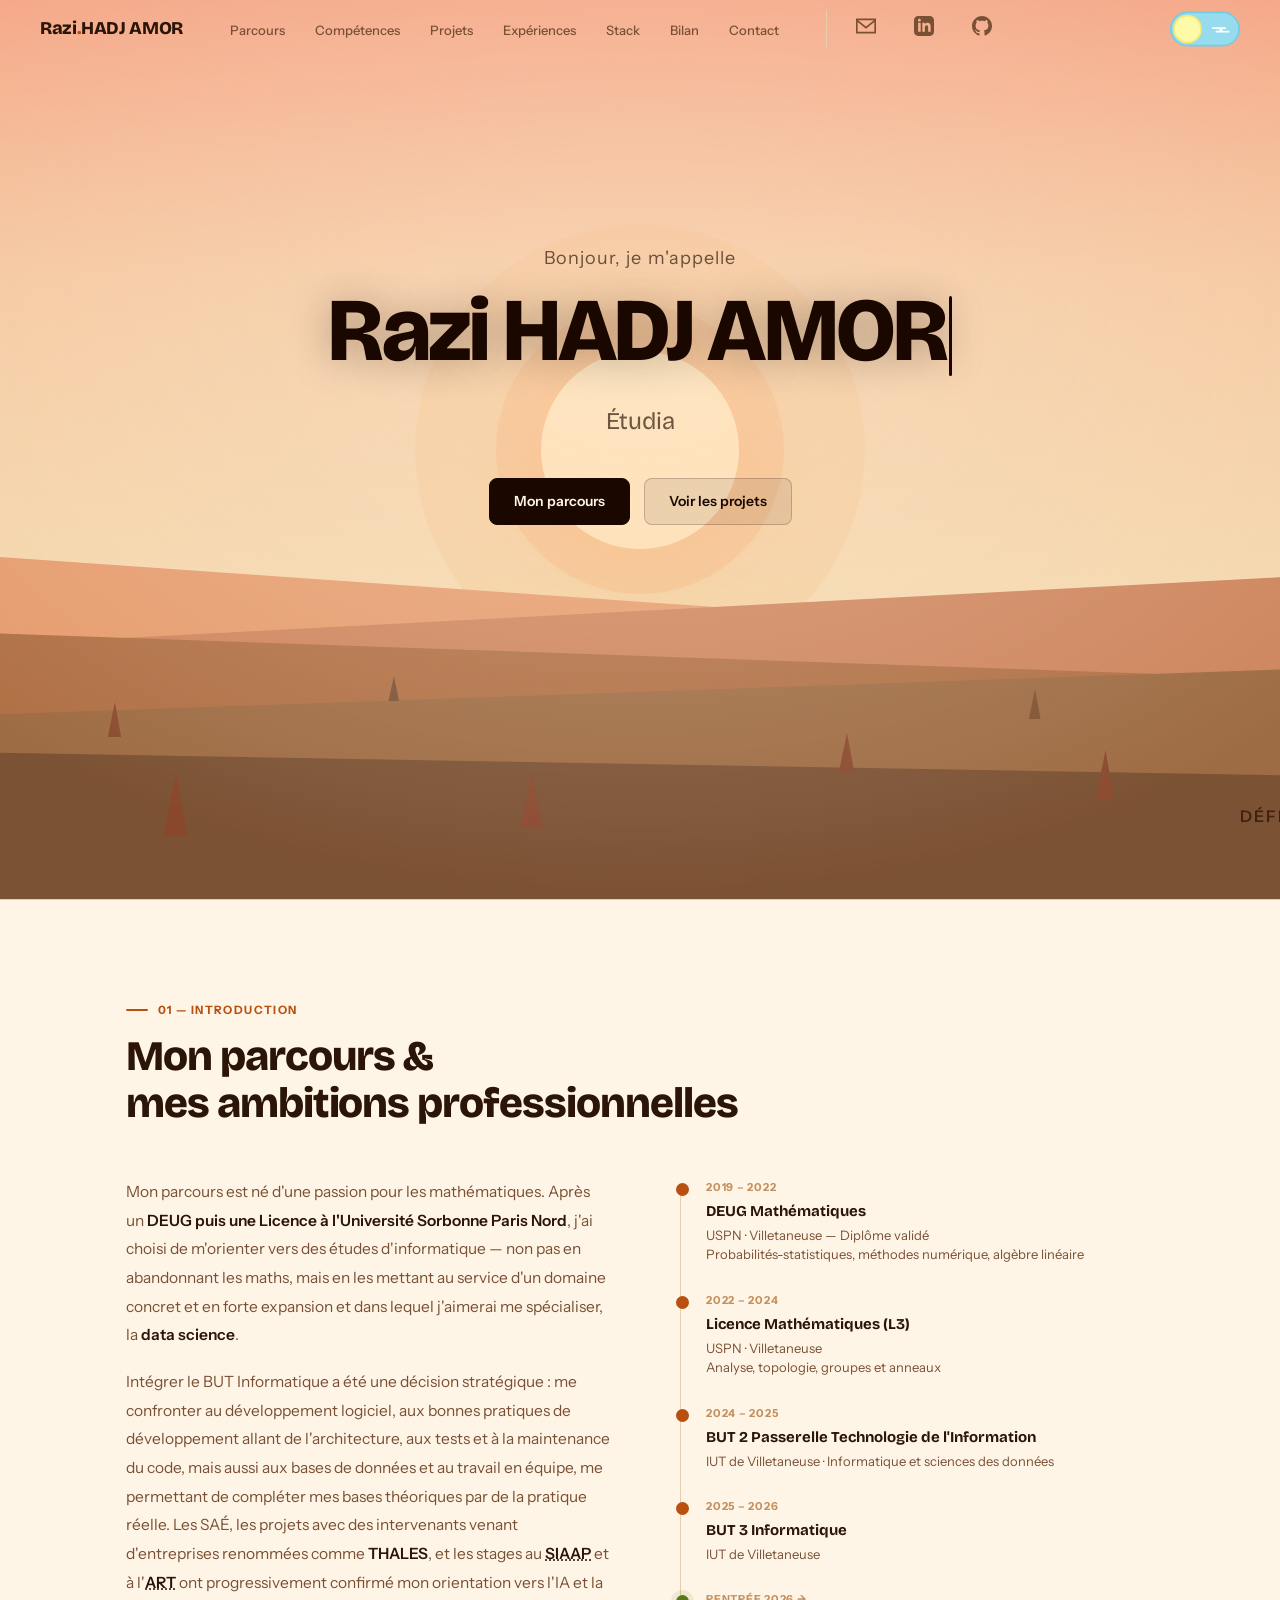
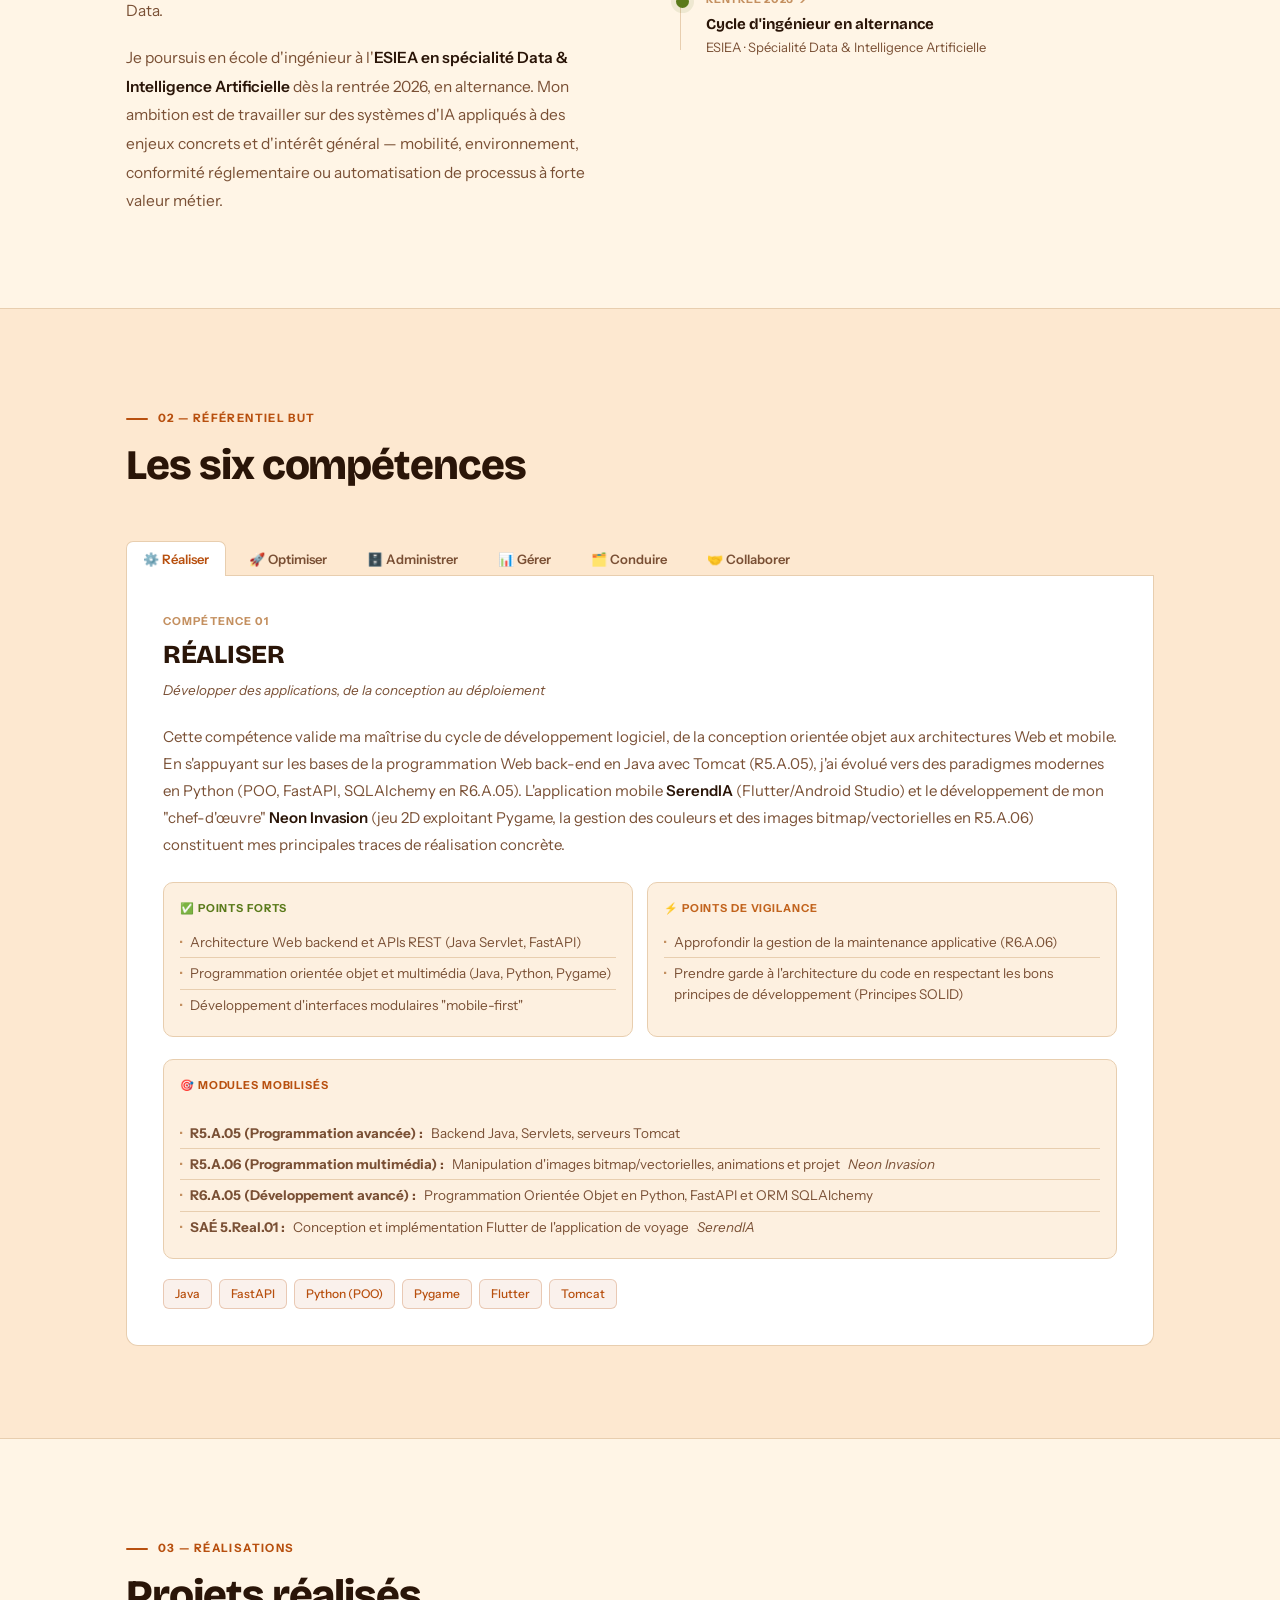
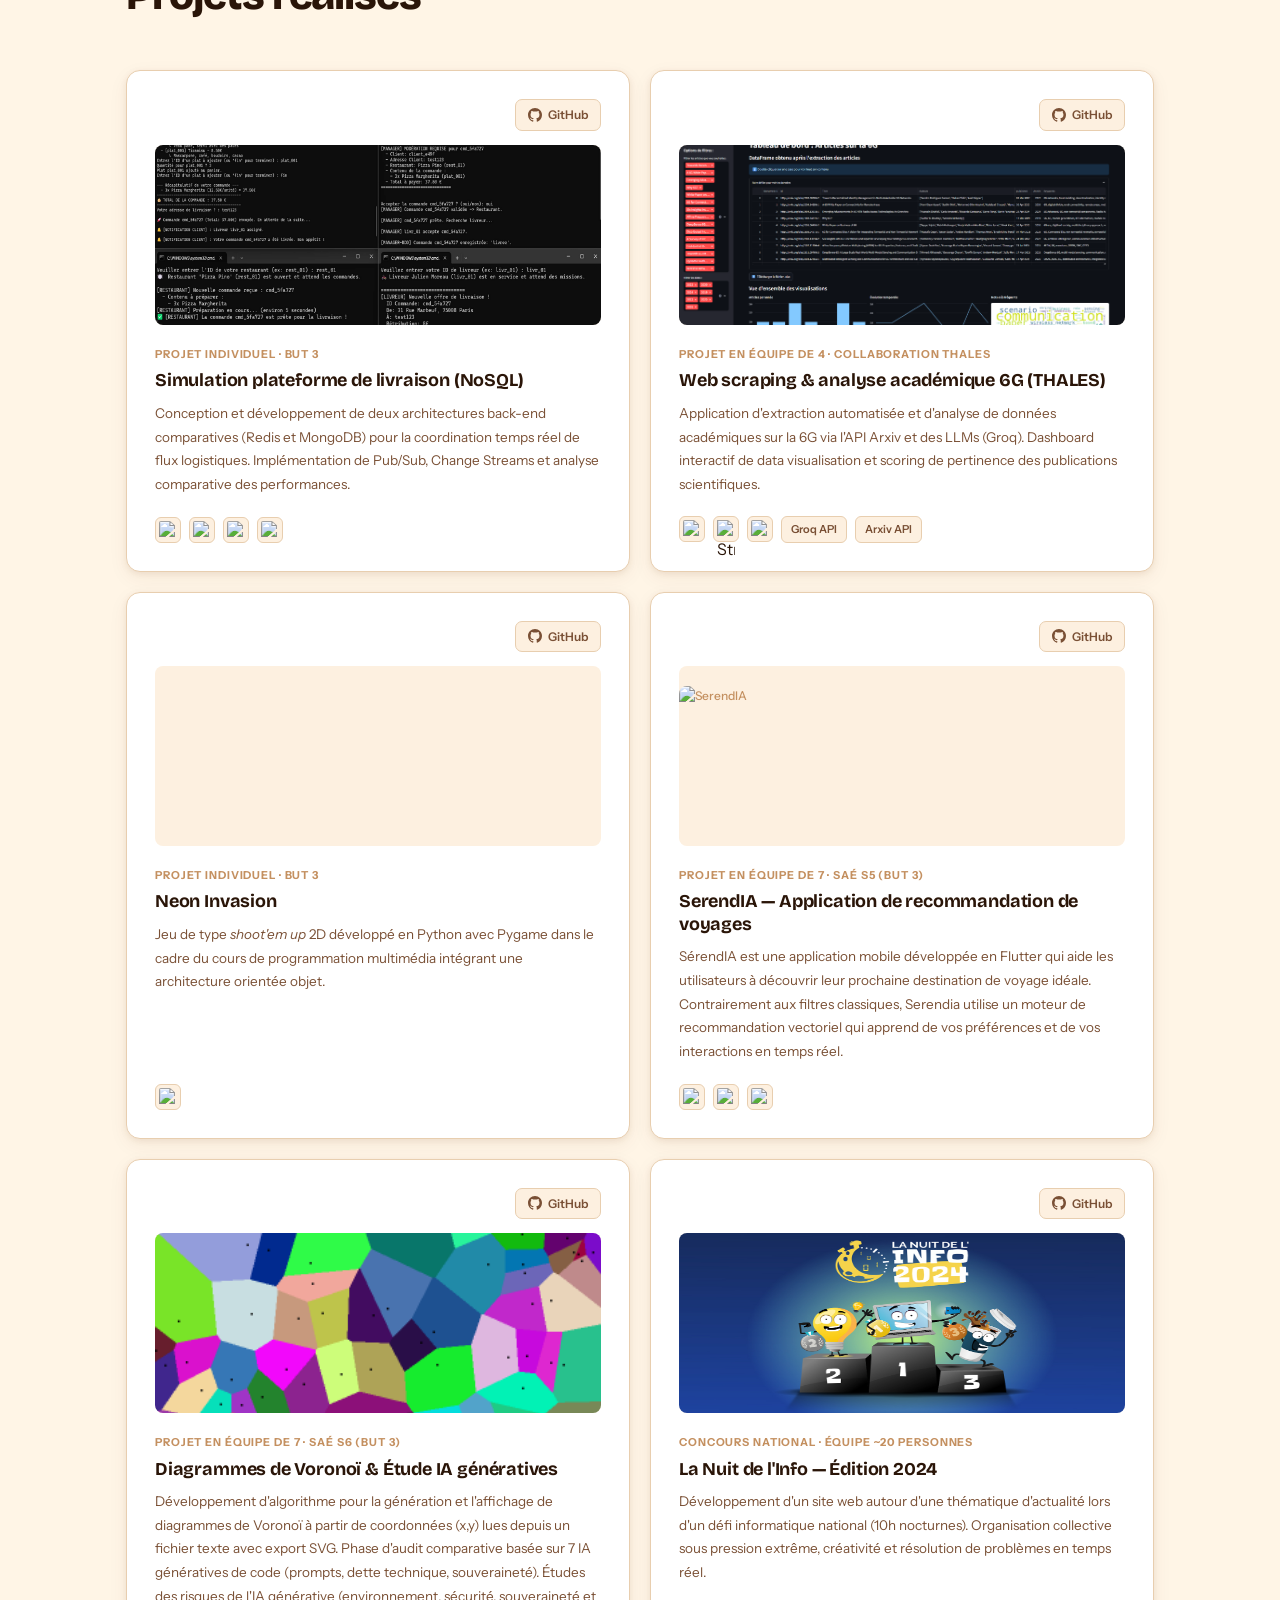
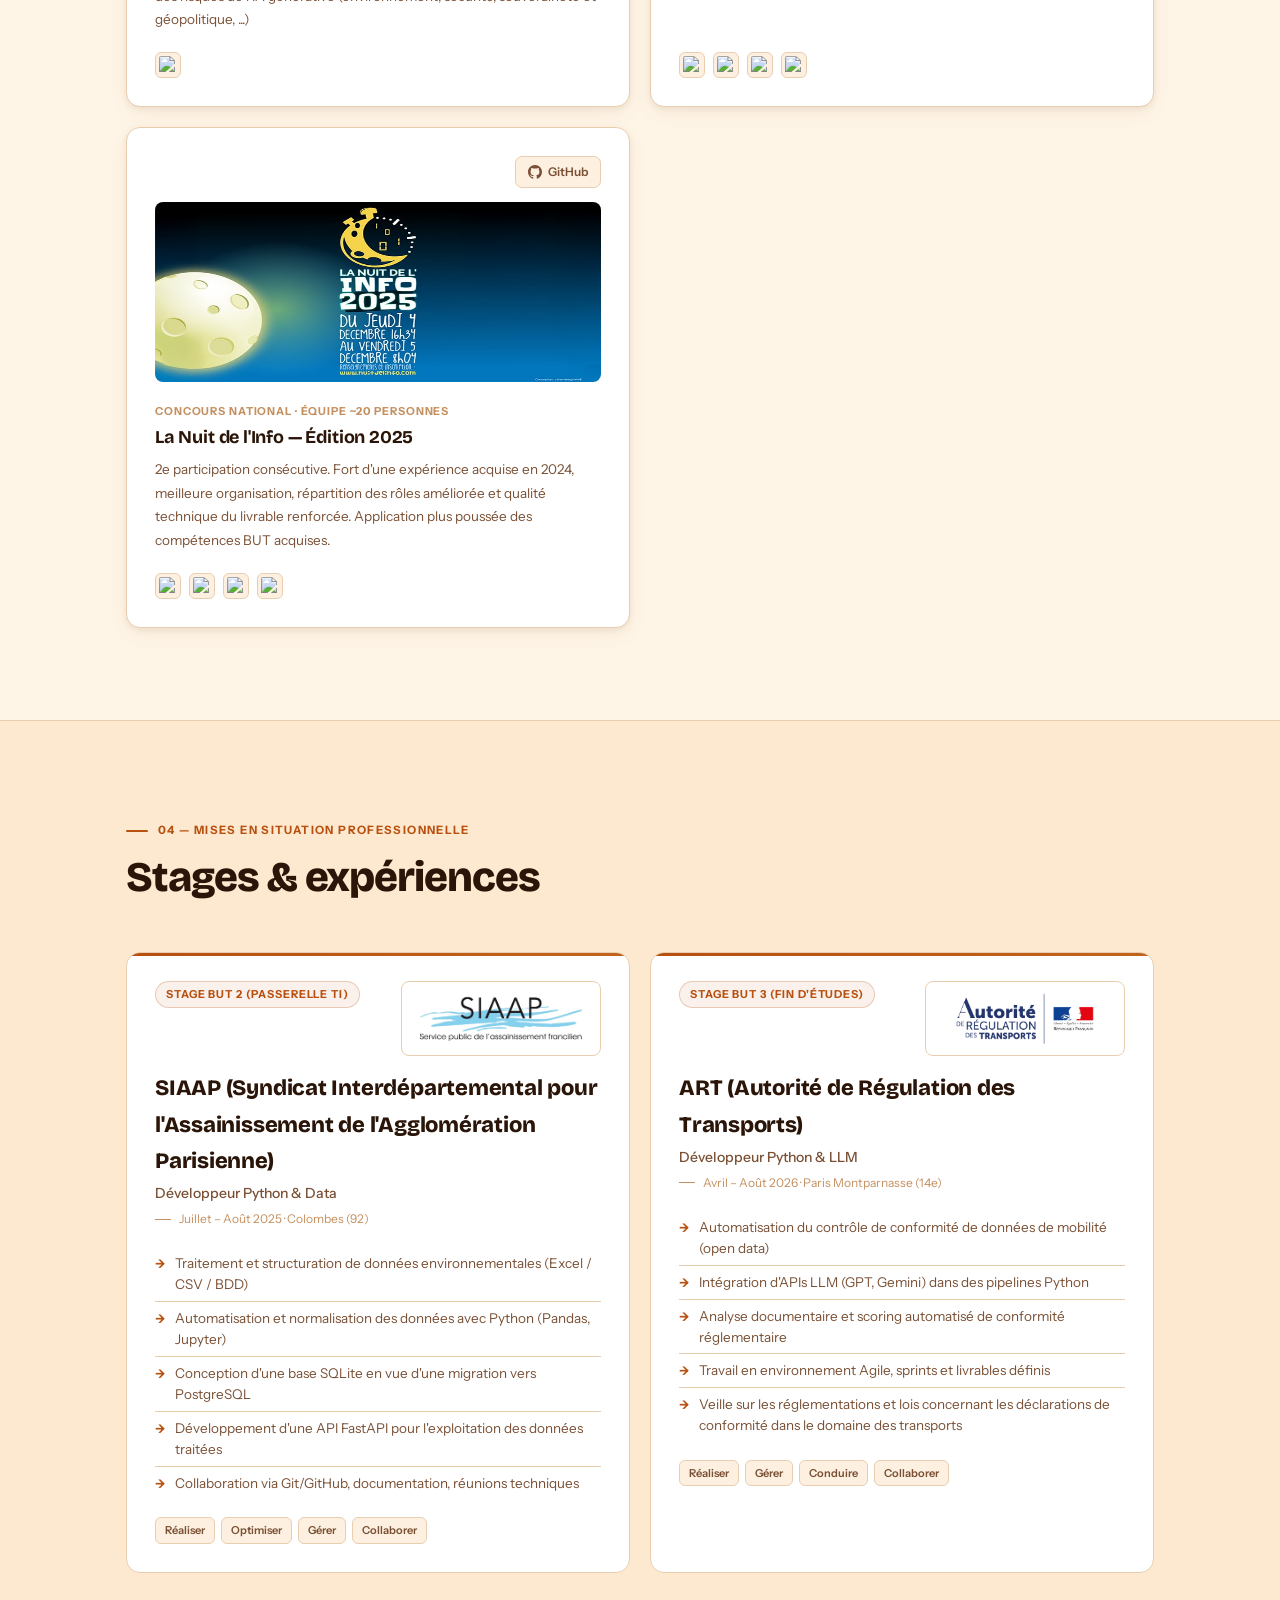
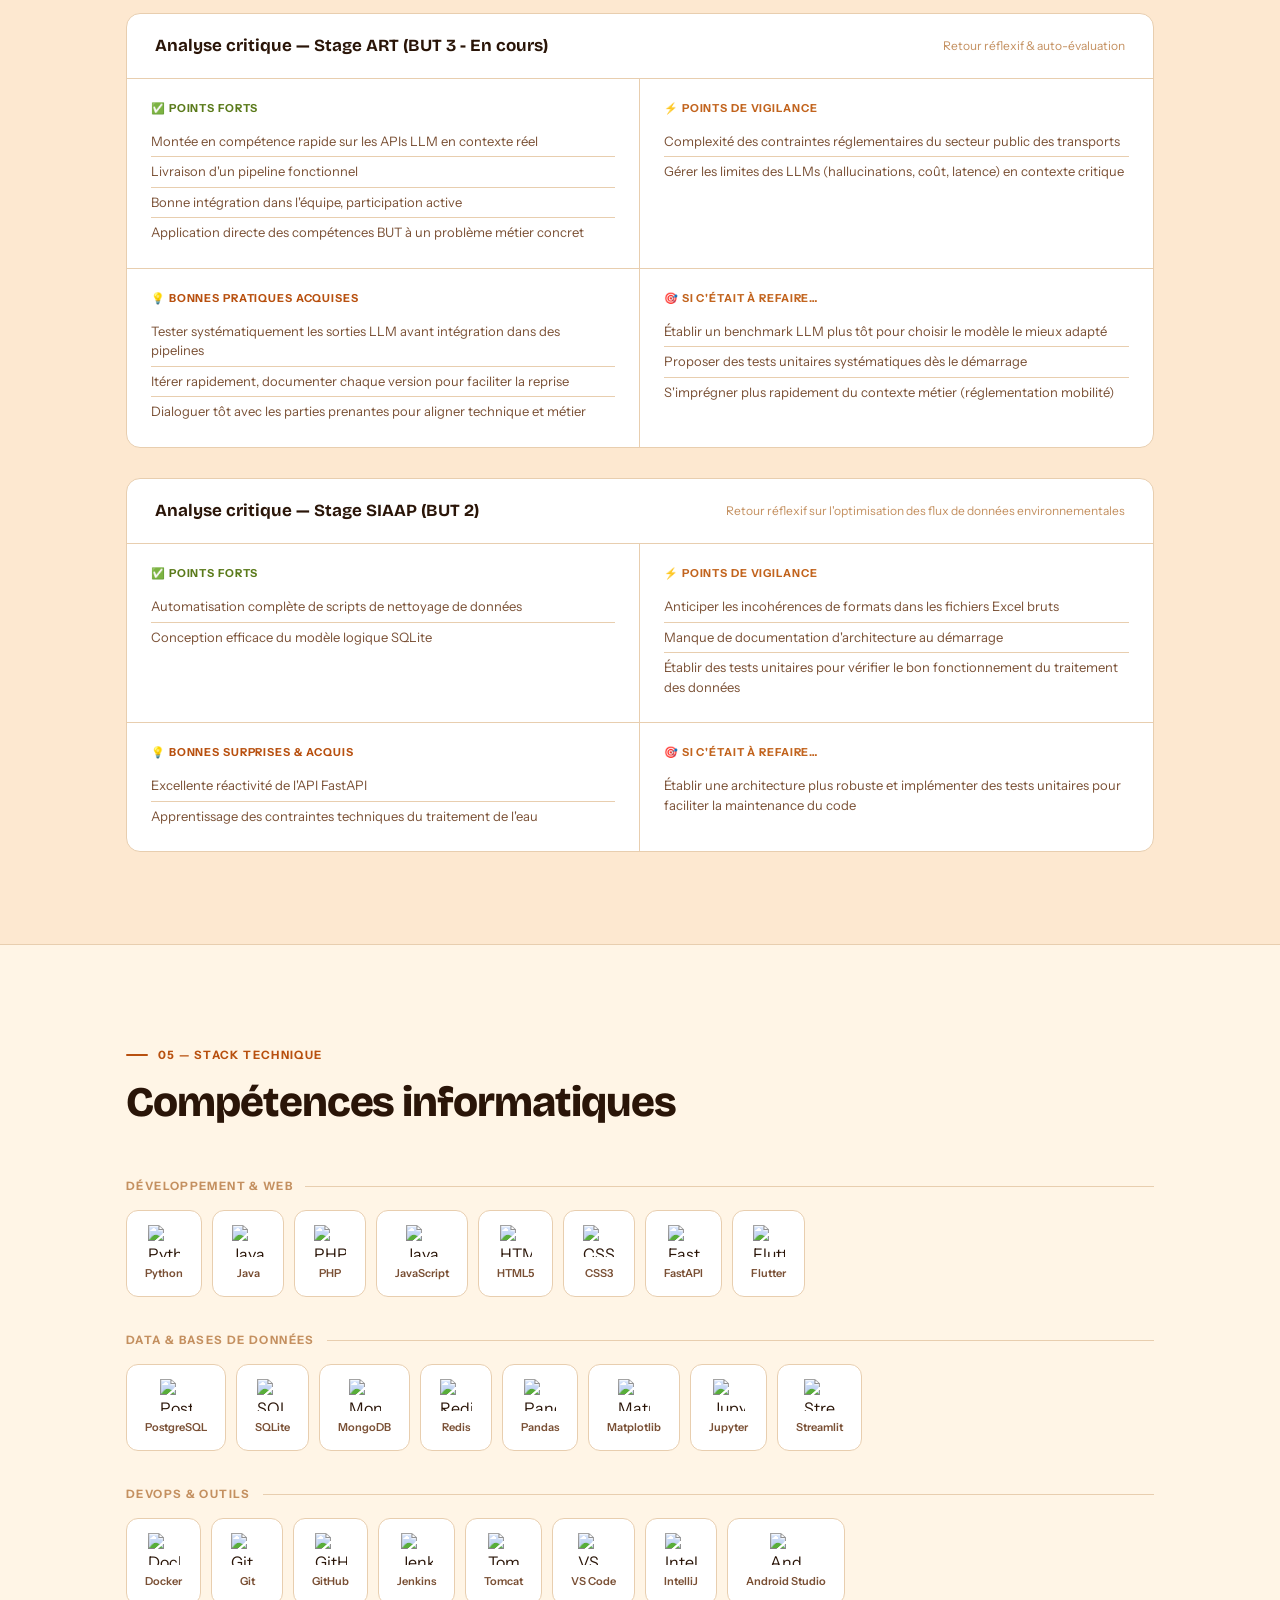
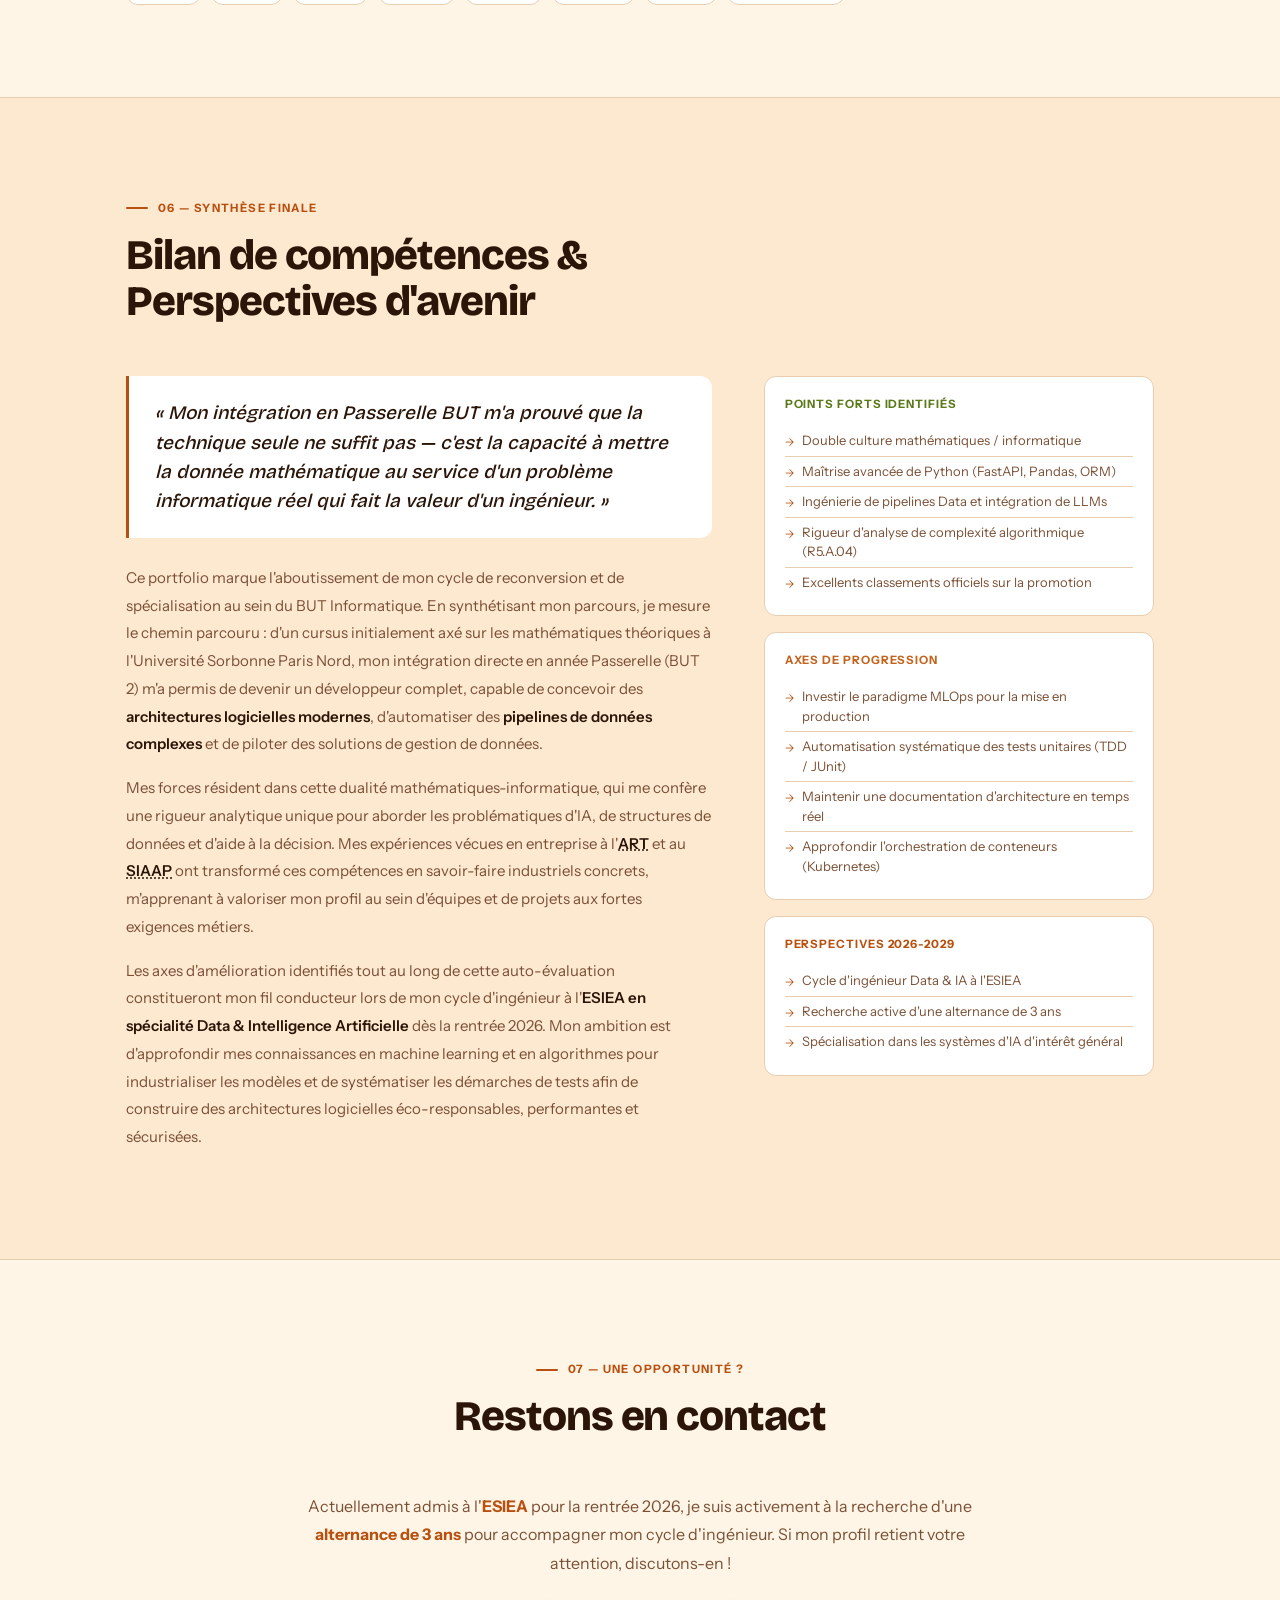
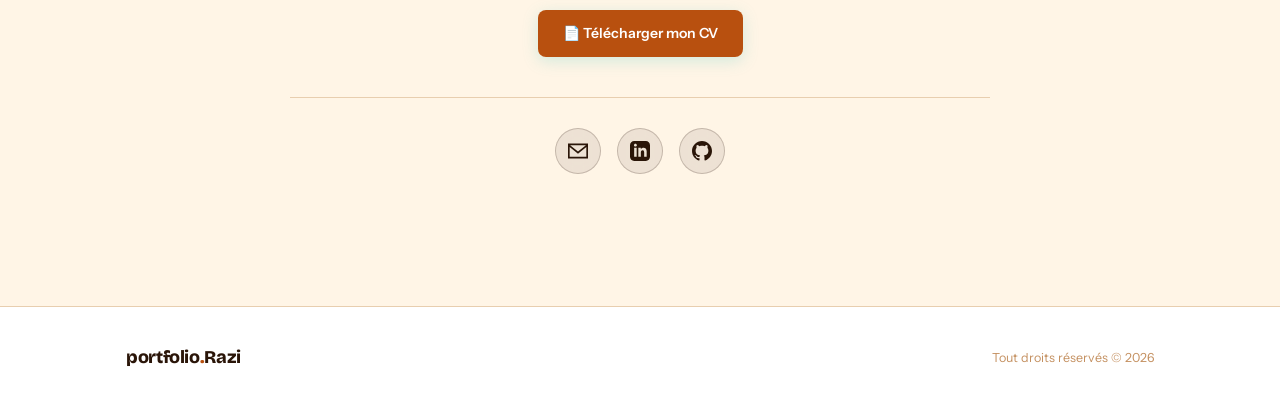
==== commit ddd19e7b: "Update index.html" ====
--- a/index.html
+++ b/index.html
@@ -1505,11 +1505,6 @@
             <div class="cp-title">Réaliser</div>
             <div class="cp-sub">Développer des applications, de la conception au déploiement</div>
           </div>
-          <div class="cp-lvl">
-            <div class="cp-lvl-lbl">Moyenne globale : 14,31/20</div>
-            <div class="cp-lvl-lbl" style="color: var(--green); font-weight: 700;">Rang : 8 / 81</div>
-            <div class="level-bar" style="margin-top: 5px;"><div class="level-seg on"></div><div class="level-seg on"></div><div class="level-seg on"></div><div class="level-seg on"></div><div class="level-seg"></div></div>
-          </div>
         </div>
         <p class="cp-body">Cette compétence valide ma maîtrise du cycle de développement logiciel, de la conception orientée objet aux architectures Web et mobile. En s'appuyant sur les bases de la programmation Web back-end en Java avec Tomcat (R5.A.05), j'ai évolué vers des paradigmes modernes en Python (POO, FastAPI, SQLAlchemy en R6.A.05). L'application mobile <strong>SerendIA</strong> (Flutter/Android Studio) et le développement de mon "chef-d'œuvre" <strong>Neon Invasion</strong> (jeu 2D exploitant Pygame, la gestion des couleurs et des images bitmap/vectorielles en R5.A.06) constituent mes principales traces de réalisation concrète.</p>
         <div class="cp-2col">
@@ -1530,11 +1525,6 @@
             <div class="cp-title">Optimiser</div>
             <div class="cp-sub">Proposer des applications informatiques optimisées selon des critères précis</div>
           </div>
-          <div class="cp-lvl">
-            <div class="cp-lvl-lbl">Moyenne globale : 14,95/20</div>
-            <div class="cp-lvl-lbl" style="color: var(--green); font-weight: 700;">Rang : 2 / 81</div>
-            <div class="level-bar" style="margin-top: 5px;"><div class="level-seg on"></div><div class="level-seg on"></div><div class="level-seg on"></div><div class="level-seg on"></div><div class="level-seg on"></div></div>
-          </div>
         </div>
         <p class="cp-body">Grâce à mon cursus universitaire en mathématiques (DEUG/L3), l'optimisation algorithmique est l'un de mes plus grands atouts. Le cours de <strong>Qualité algorithmique (R5.A.04)</strong> m'a appris à analyser la complexité temporelle et spatiale, manipuler les fonctions récursives et appliquer le théorème maître. J'applique cette rigueur scientifique à l'aide à la décision (étude des points critiques, matrices hessiennes et recherche d'extremas en R5.A.11) et aux modélisations mathématiques complexes (R5.A.12 : intégrales, séries de Fourier, trigonométrie). La <strong>SAÉ diagramme de Voronoï</strong> (S6.A.01), est un projet en équipe où j'ai pu codé manuellement un algorithme de traitement géométrique avant de mener un audit de performance et de qualité logicielle sur le code produit par 7 IA génératives.</p>
         <div class="cp-2col">
@@ -1555,11 +1545,6 @@
             <div class="cp-title">Administrer</div>
             <div class="cp-sub">Déployer des services dans une architecture réseau</div>
           </div>
-          <div class="cp-lvl">
-            <div class="cp-lvl-lbl">Moyenne globale : 16,28/20</div>
-            <div class="cp-lvl-lbl" style="color: var(--green); font-weight: 700;">Rang : 2 / 81</div>
-            <div class="level-bar" style="margin-top: 5px;"><div class="level-seg on"></div><div class="level-seg on"></div><div class="level-seg on"></div><div class="level-seg on"></div><div class="level-seg"></div></div>
-          </div>
         </div>
         <p class="cp-body">L'administration système s'est articulée autour de la culture DevOps, de la conteneurisation et du déploiement d'environnements d'exécution isolés. Le cours de <strong>Virtualisation avancée (R5.A.09)</strong> m'a permis d'assimiler l'isolation système (namespaces), l'écriture de Dockerfiles et la création d'images. Ma trace matérielle principale est le <strong>Projet de simulation de livraison NoSQL</strong>, où j'ai personnellement orchestré et lancé l'infrastructure Docker pour déployer et interconnecter les serveurs isolés de Redis et MongoDB.</p>
         <div class="cp-2col">
@@ -1580,11 +1565,6 @@
             <div class="cp-title">Gérer</div>
             <div class="cp-sub">Concevoir et gérer des données de l'entreprise</div>
           </div>
-          <div class="cp-lvl">
-            <div class="cp-lvl-lbl">Moyenne globale : 15,12/20</div>
-            <div class="cp-lvl-lbl" style="color: var(--green); font-weight: 700;">Rang : 4 / 81</div>
-            <div class="level-bar" style="margin-top: 5px;"><div class="level-seg on"></div><div class="level-seg on"></div><div class="level-seg on"></div><div class="level-seg on"></div><div class="level-seg on"></div></div>
-          </div>
         </div>
         <p class="cp-body">Cette compétence valide mon aptitude à manipuler la donnée sous toutes ses formes, qu'elle soit relationnelle ou non-relationnelle. Le cours de <strong>Nouveaux paradigmes de base de données (R5.A.10)</strong> m'a permis d'apprendre à concevoir et administrer des architectures NoSQL majeures. J'ai mis en place des mécanismes avancés de communication en temps réel (Pub/Sub avec Redis, Change Streams avec MongoDB) lors du <strong>Projet NoSQL de simulation de livraison de nourriture (type UberEats)</strong>.</p>
         <div class="cp-2col">
@@ -1605,11 +1585,6 @@
             <div class="cp-title">Conduire</div>
             <div class="cp-sub">Satisfaire les besoins des utilisateurs en gérant un projet</div>
           </div>
-          <div class="cp-lvl">
-            <div class="cp-lvl-lbl">Moyenne globale : 15,09/20</div>
-            <div class="cp-lvl-lbl" style="color: var(--green); font-weight: 700;">Rang : 3 / 81</div>
-            <div class="level-bar" style="margin-top: 5px;"><div class="level-seg on"></div><div class="level-seg on"></div><div class="level-seg on"></div><div class="level-seg on"></div><div class="level-seg"></div></div>
-          </div>
         </div>
         <p class="cp-body">La conduite de projet exige d'aligner la rigueur technique avec les impératifs juridiques, économiques et méthodologiques. Le module de <strong>Qualité de développement (R5.A.08)</strong> a posé les bases de mon architecture logicielle (diagrammes de classes, principes SOLID, refactorisation, cycles TDD et tests unitaires JUnit), complété en BUT 3 par le cours de <strong>Maintenance applicative (R6.A.06 : Clean Code)</strong>.Mais tout ne repose pas uniquement sur des compétences informatiques. En effet, nous avons eu des cours de <strong>droit du numérique</strong>, d'<strong>économie durable</strong>, de <strong>management</strong> et une <strong>initiation à l'entrepreneuriat</strong>. Ces enseignements transversaux me permettent d'appréhender un projet dans sa globalité, en couplant la qualité du code au respect des contraintes légales, environnementales et managériales.</p>
         <div class="cp-2col">
@@ -1630,11 +1605,6 @@
             <div class="cp-title">Collaborer</div>
             <div class="cp-sub">Travailler efficacement dans une équipe informatique</div>
           </div>
-          <div class="cp-lvl">
-            <div class="cp-lvl-lbl">Moyenne globale : 15,90/20</div>
-            <div class="cp-lvl-lbl" style="color: var(--green); font-weight: 700;">Rang : 3 / 81</div>
-            <div class="level-bar" style="margin-top: 5px;"><div class="level-seg on"></div><div class="level-seg on"></div><div class="level-seg on"></div><div class="level-seg on"></div><div class="level-seg on"></div></div>
-          </div>
         </div>
         <p class="cp-body">Le travail en équipe informatique demande une communication transparente, de l'empathie et une gestion technique partagée irréprochable. En m'appuyant sur les cours de <strong>Politique de communication (R5.03)</strong> et d'<strong>Organisation et diffusion de l'information (R6.03)</strong>, j'ai développé une posture professionnelle solide. J'ai mis ces acquis en pratique au sein d'un <strong>groupe de 7 personnes</strong> pour SérendIA, lors de mes deux participations consécutives à la <strong>Nuit de l'Info</strong> (équipes de ~20 personnes) en coordonnant la répartition des tâches sur notre dépôt Git commun ou encore lors du travail en équipe pour THALES démontrent ma capacité à collaborer dans une équipe informatique.</p>
         <div class="cp-2col">
@@ -1642,7 +1612,7 @@
           <div class="cp-box"><div class="cp-box-title o">⚡ Points de vigilance</div><ul class="cp-ul"><li>Veiller à formaliser l'écriture des commits et les conventions de branches dès le départ</li></ul></div>
         </div>
         <div class="cp-box cp-2col full" style="margin-bottom:20px"><div class="cp-box-title b">🎯 Modules mobilisés</div><ul class="cp-ul"><li><strong>R5.03 / R6.03 :</strong> Politique de communication, Organisation et diffusion de l'information</li><li><strong>R5.A.02 / R6.04 :</strong> Projet Personnel et Professionnel (PPP) — Préparation de mon intégration en alternance en école d'ingénieur</li><li><strong>SAÉ 5.Real.01 / SAÉ S6 :</strong> Rapports de communication intra-équipe</li><li><strong>Nuits de l'Info (2024 & 2025) :</strong> Coordination intensive en conditions de hackathon nocturne (10h)</li></ul></div>
-        <div class="cp-tags"><span class="cp-tag">Git Collaboratif</span><span class="cp-tag">Communication</span><span class="cp-tag">Pair Programming</span><span class="cp-tag">Management Agile</span><span class="cp-tag">Hackathon</span></div>
+        <div class="cp-tags"><span class="cp-tag">Git Collaboratif</span><span class="cp-tag">Communication</span><span class="cp-tag">Management Agile</span><span class="cp-tag">Hackathon</span></div>
       </div>
     </div>
 
@@ -1849,7 +1819,7 @@
 
       <div class="exp-card reveal">
         <div style="display: flex; justify-content: space-between; align-items: flex-start; margin-bottom: 14px;">
-          <div class="exp-type">Stage BUT 3 (Fin de cycle)</div>
+          <div class="exp-type">Stage BUT 3 (Fin d'études)</div>
           <a href="https://www.autorite-transports.fr/connaitre-laraf-2/" target="_blank" rel="noopener" title="En savoir plus sur l'ART">
           <img src="assets/logo_art.png" alt="Logo ART" style="width: 200px; height: 75px; object-fit: contain; border-radius: 8px; background: #ffffff; padding: 4px; border: 1px solid var(--border);">
           </a>
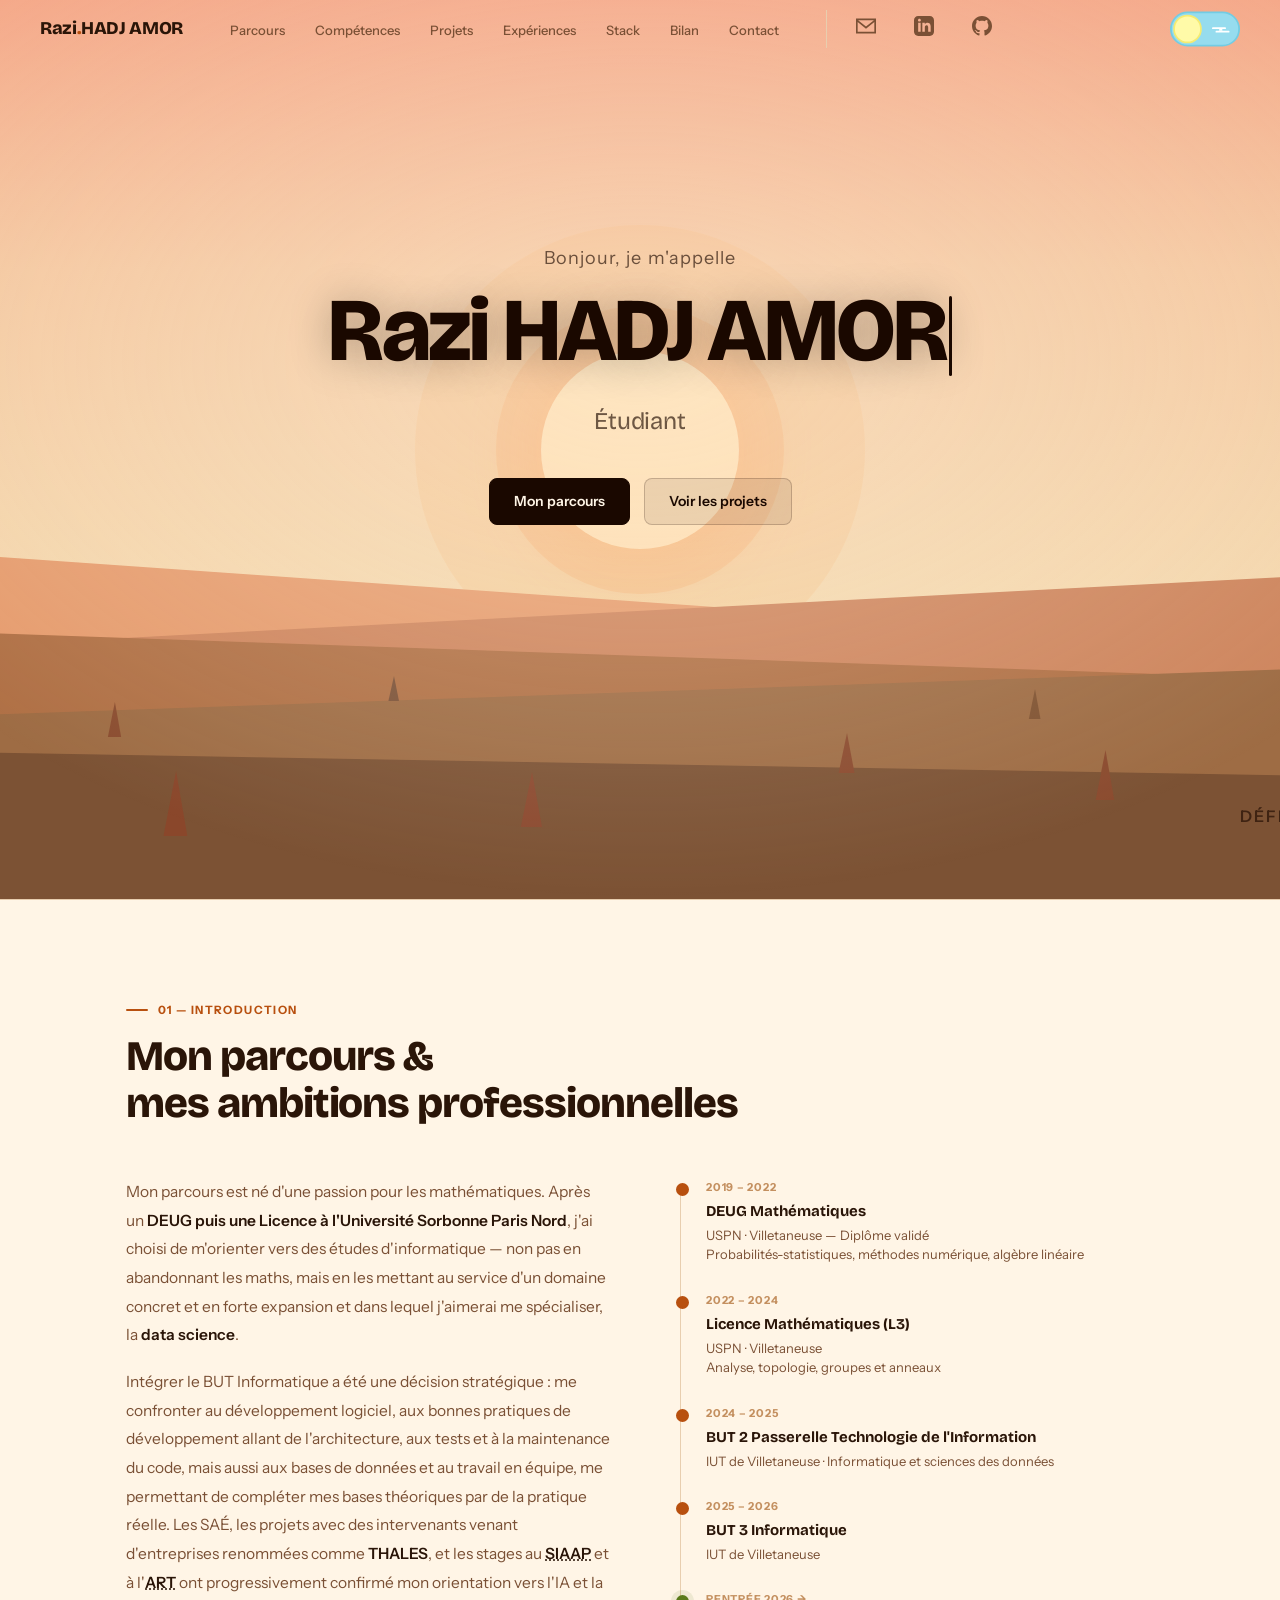
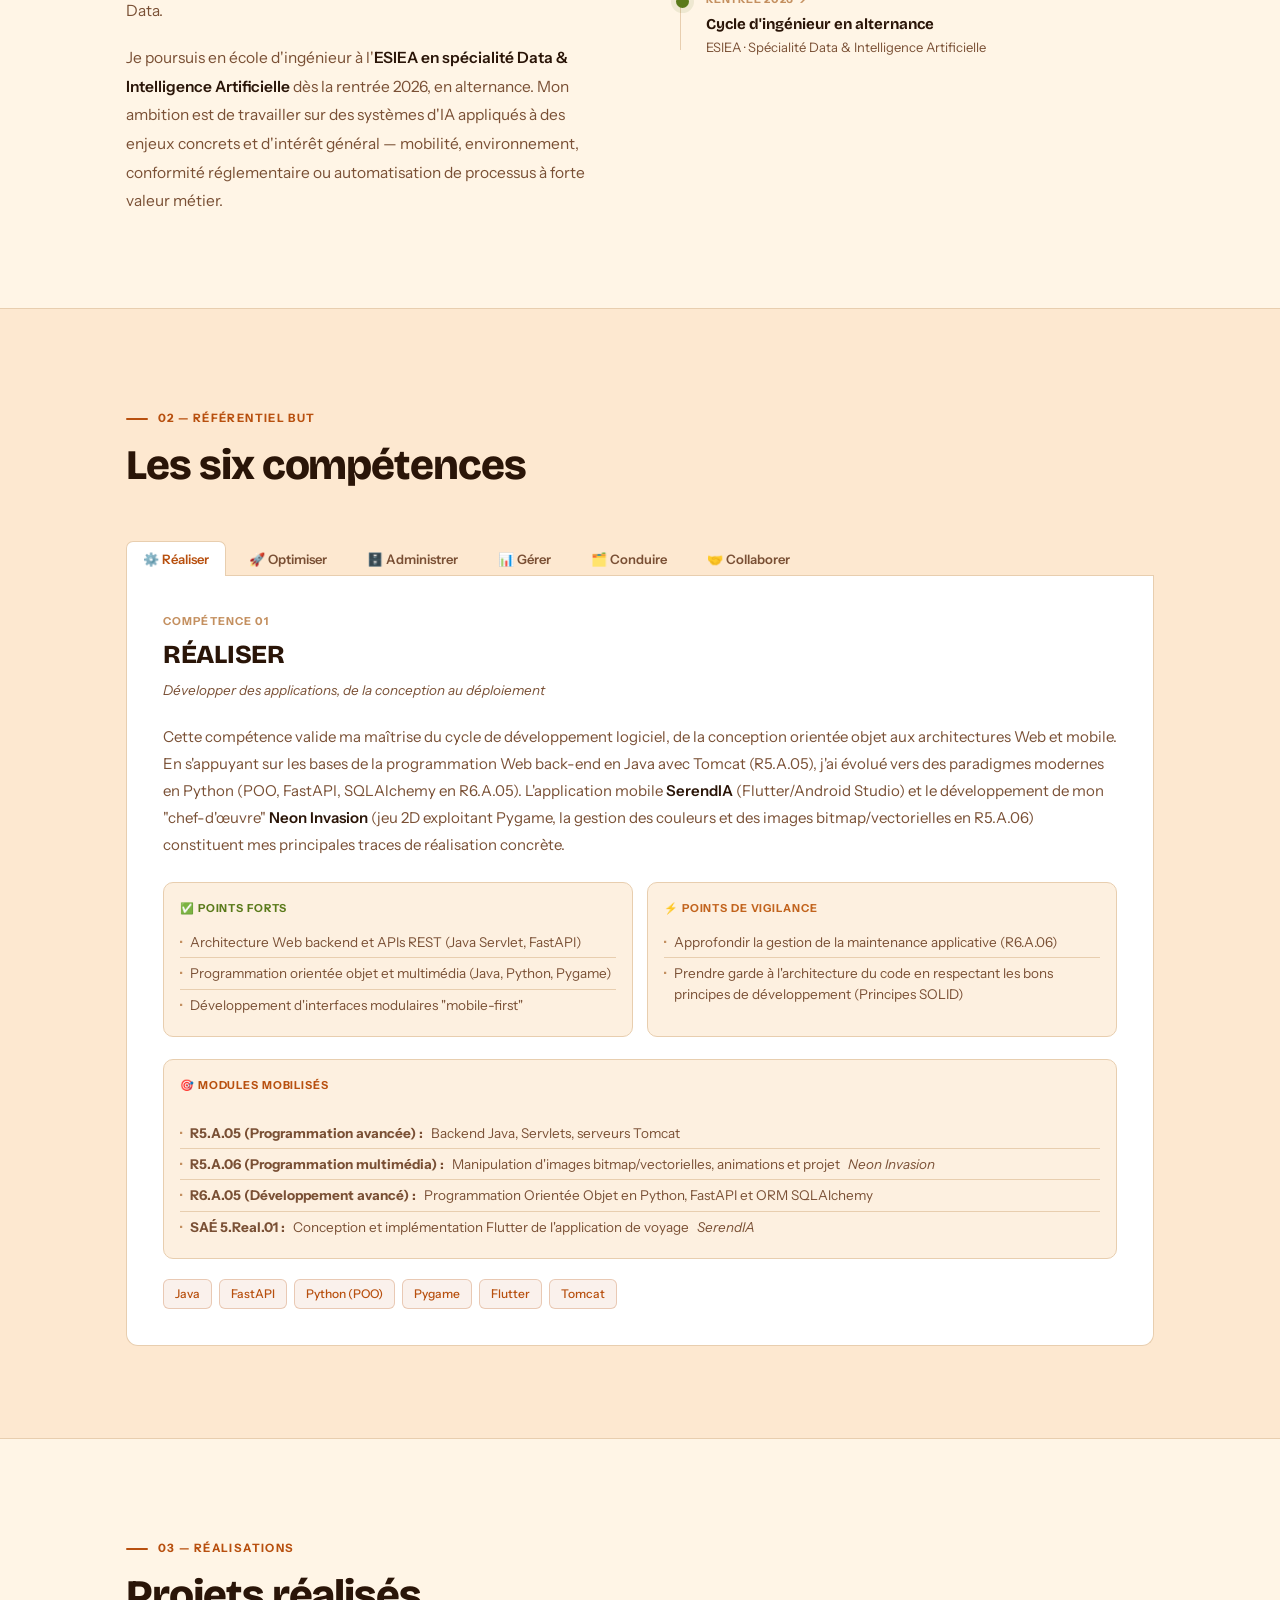
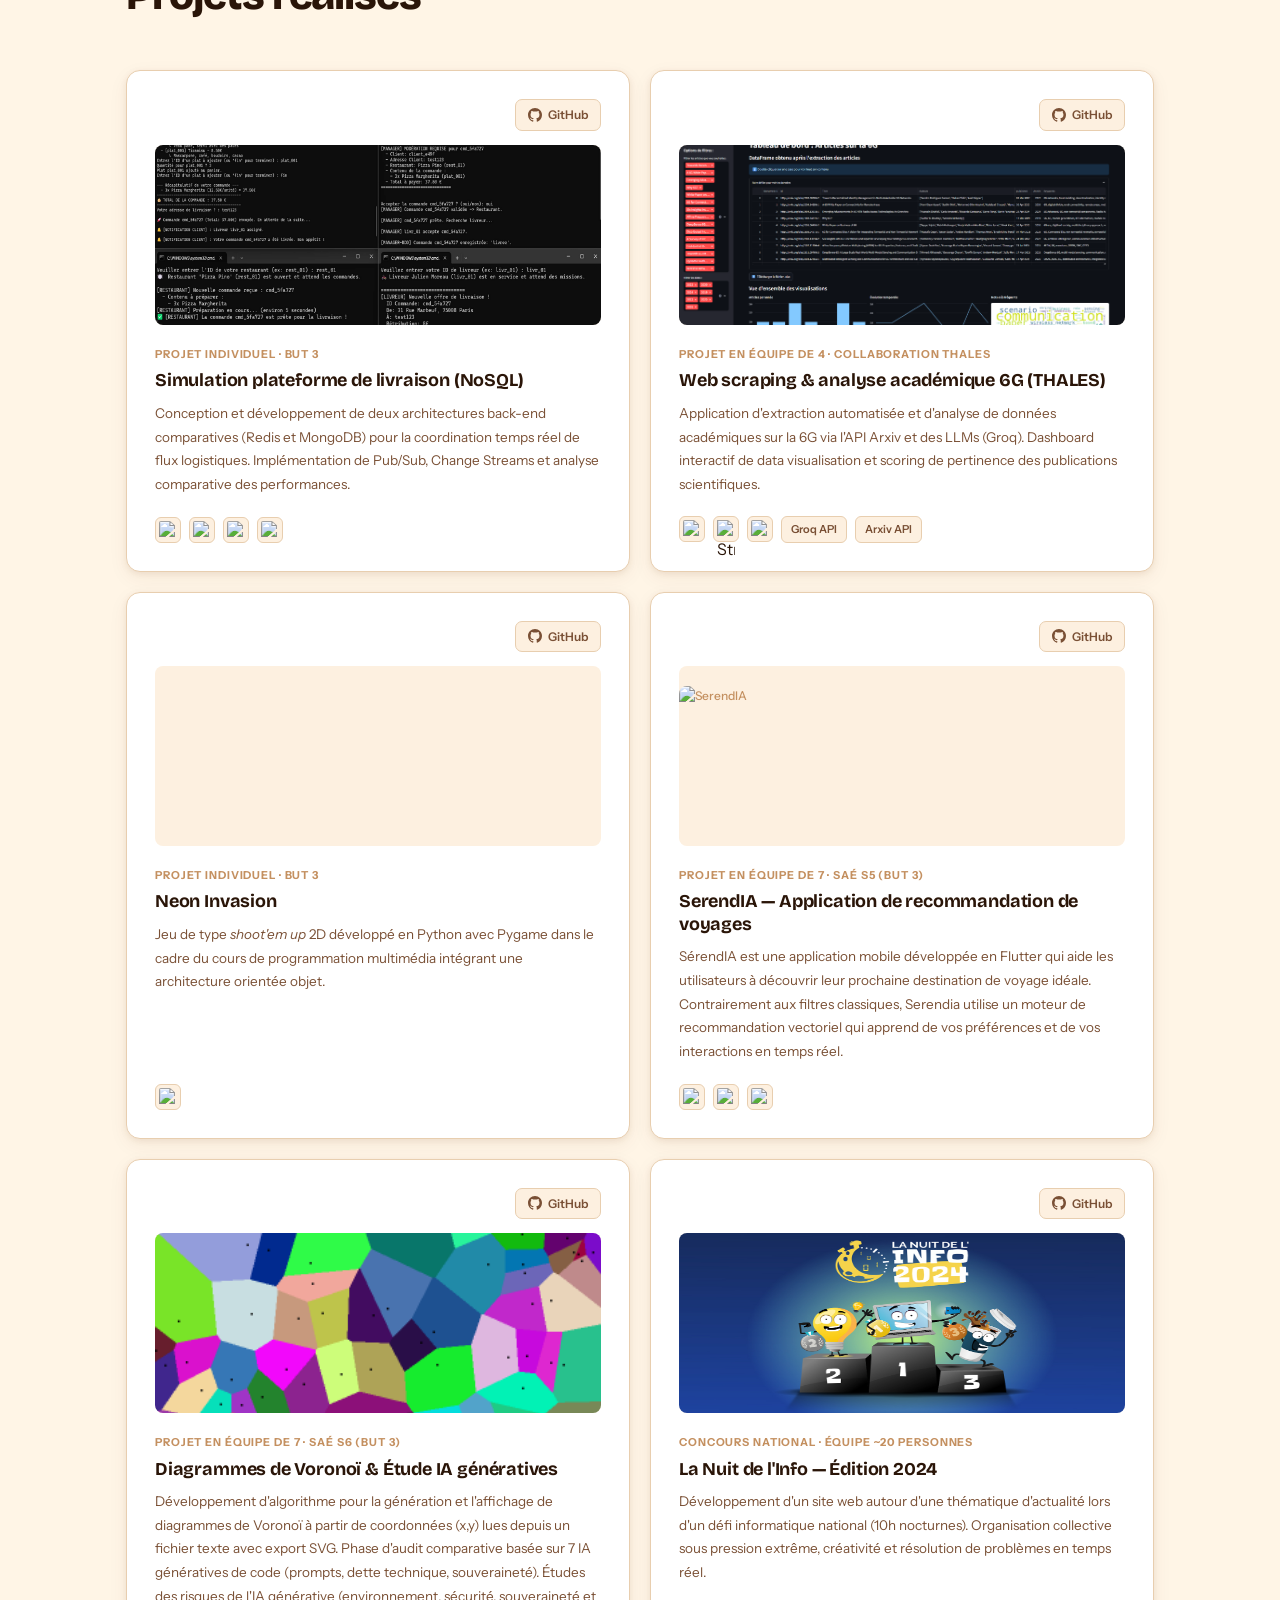
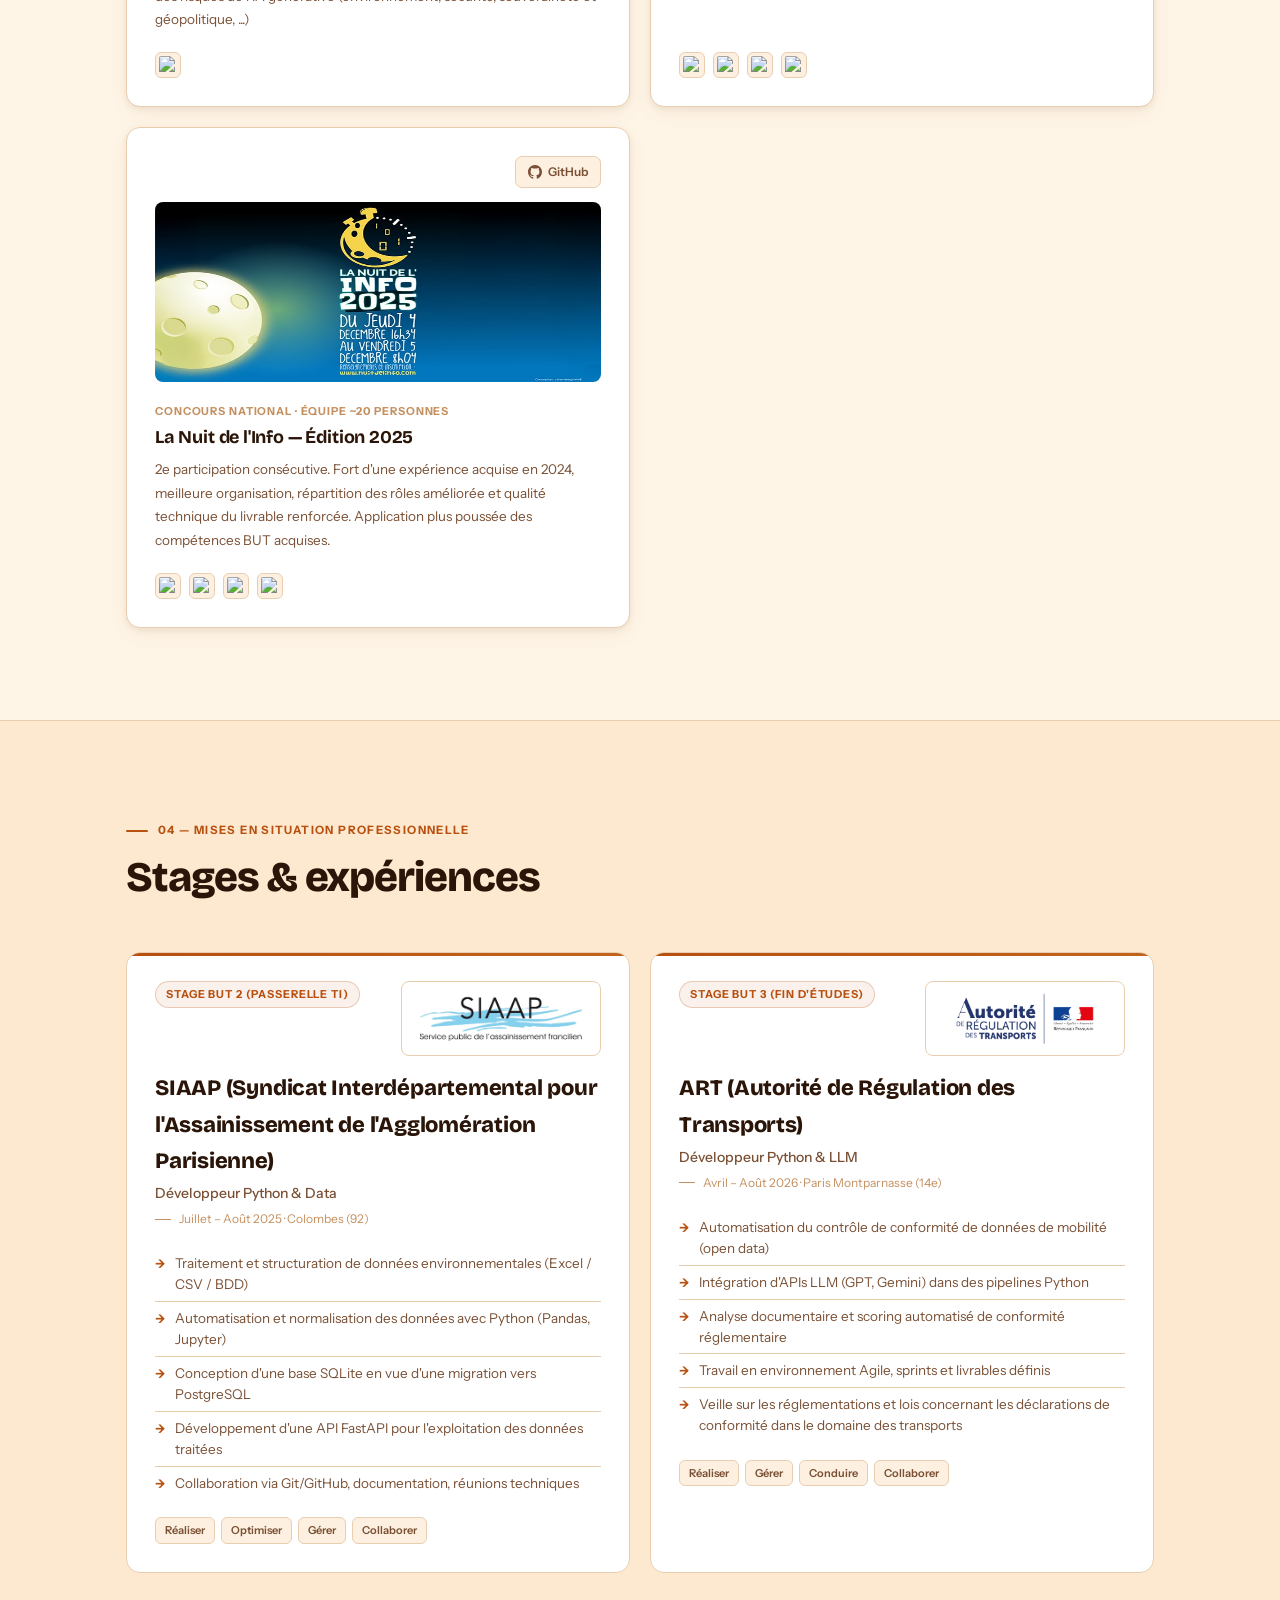
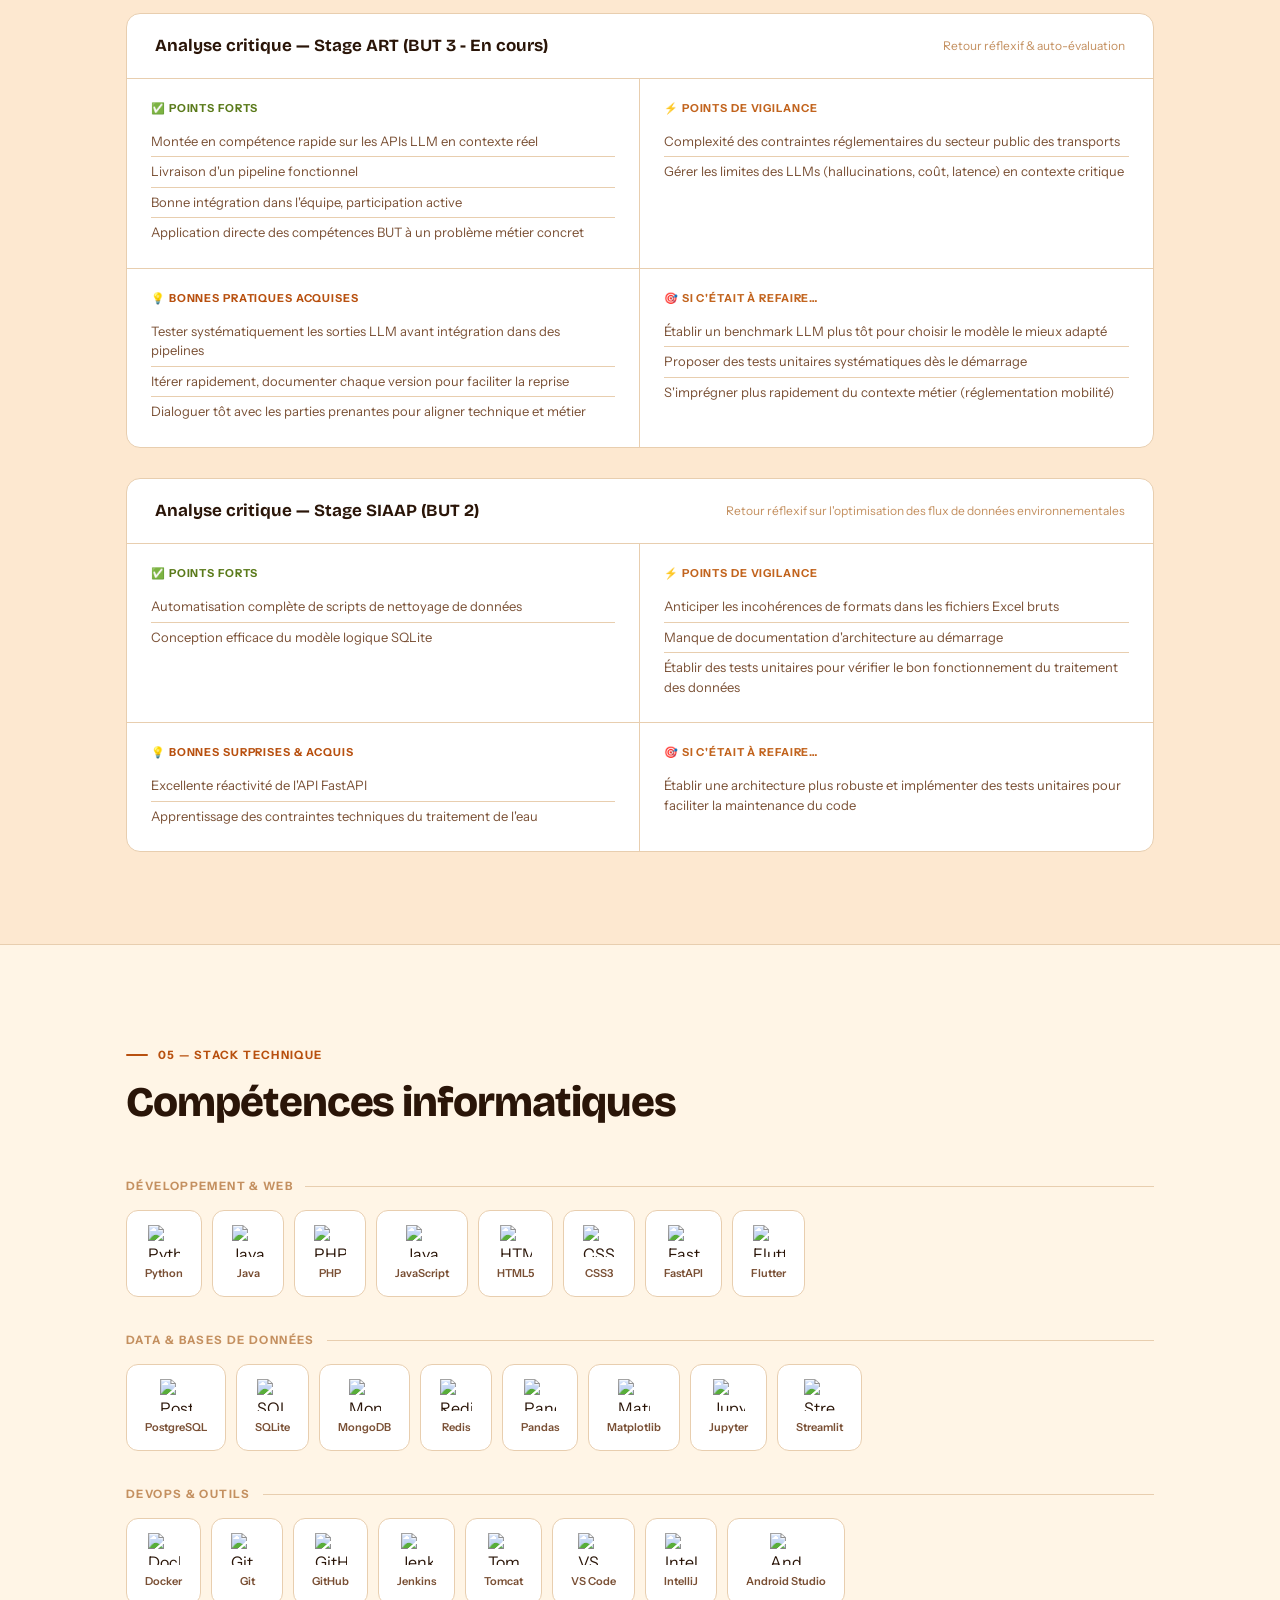
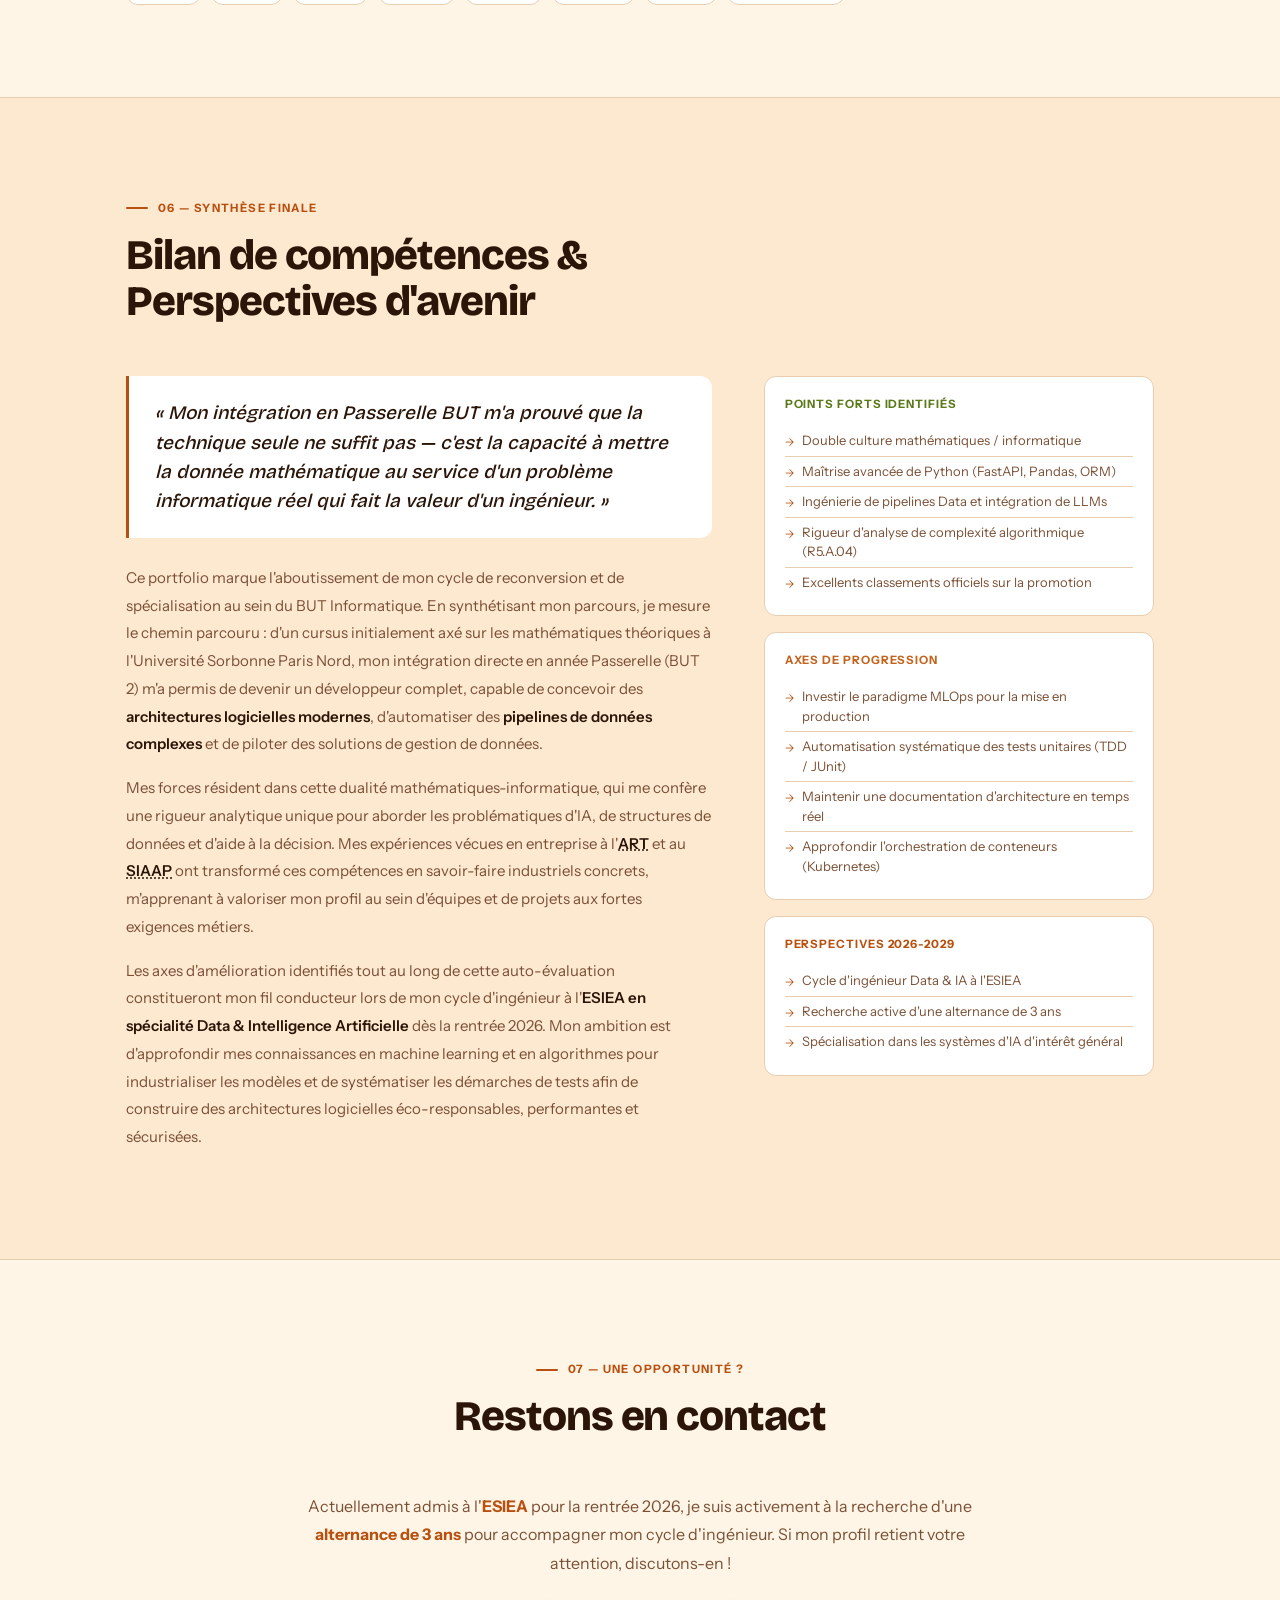
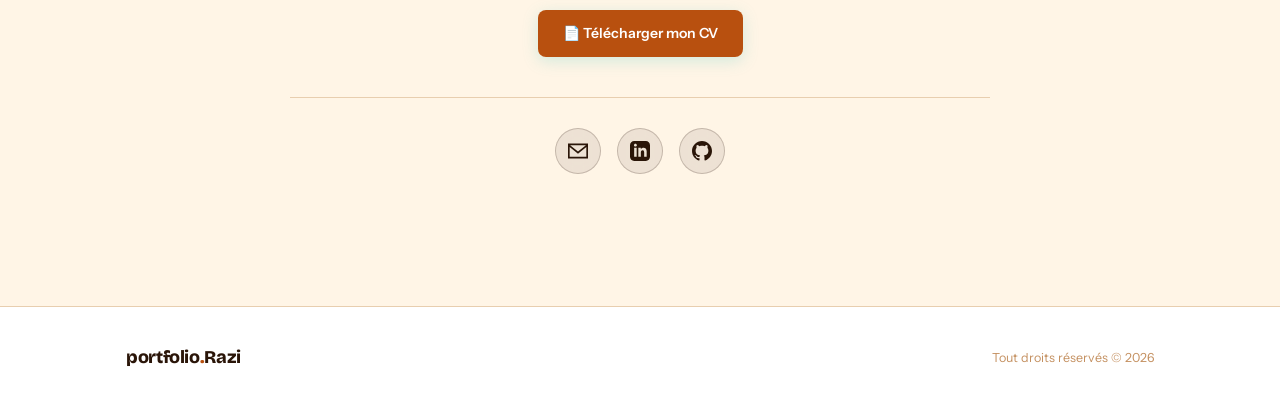
==== commit a4457c6a: "update" ====
--- a/index.html
+++ b/index.html
@@ -11,7 +11,7 @@
 <style>
 
 /* ════════════════════════════════════════════
-   TOKENS — palette calquée sur portfolio2
+   TOKENS — palette de couleurs
    Dark = ciel de nuit · Light = ciel de jour
 ════════════════════════════════════════════ */
 [data-theme="dark"] {
